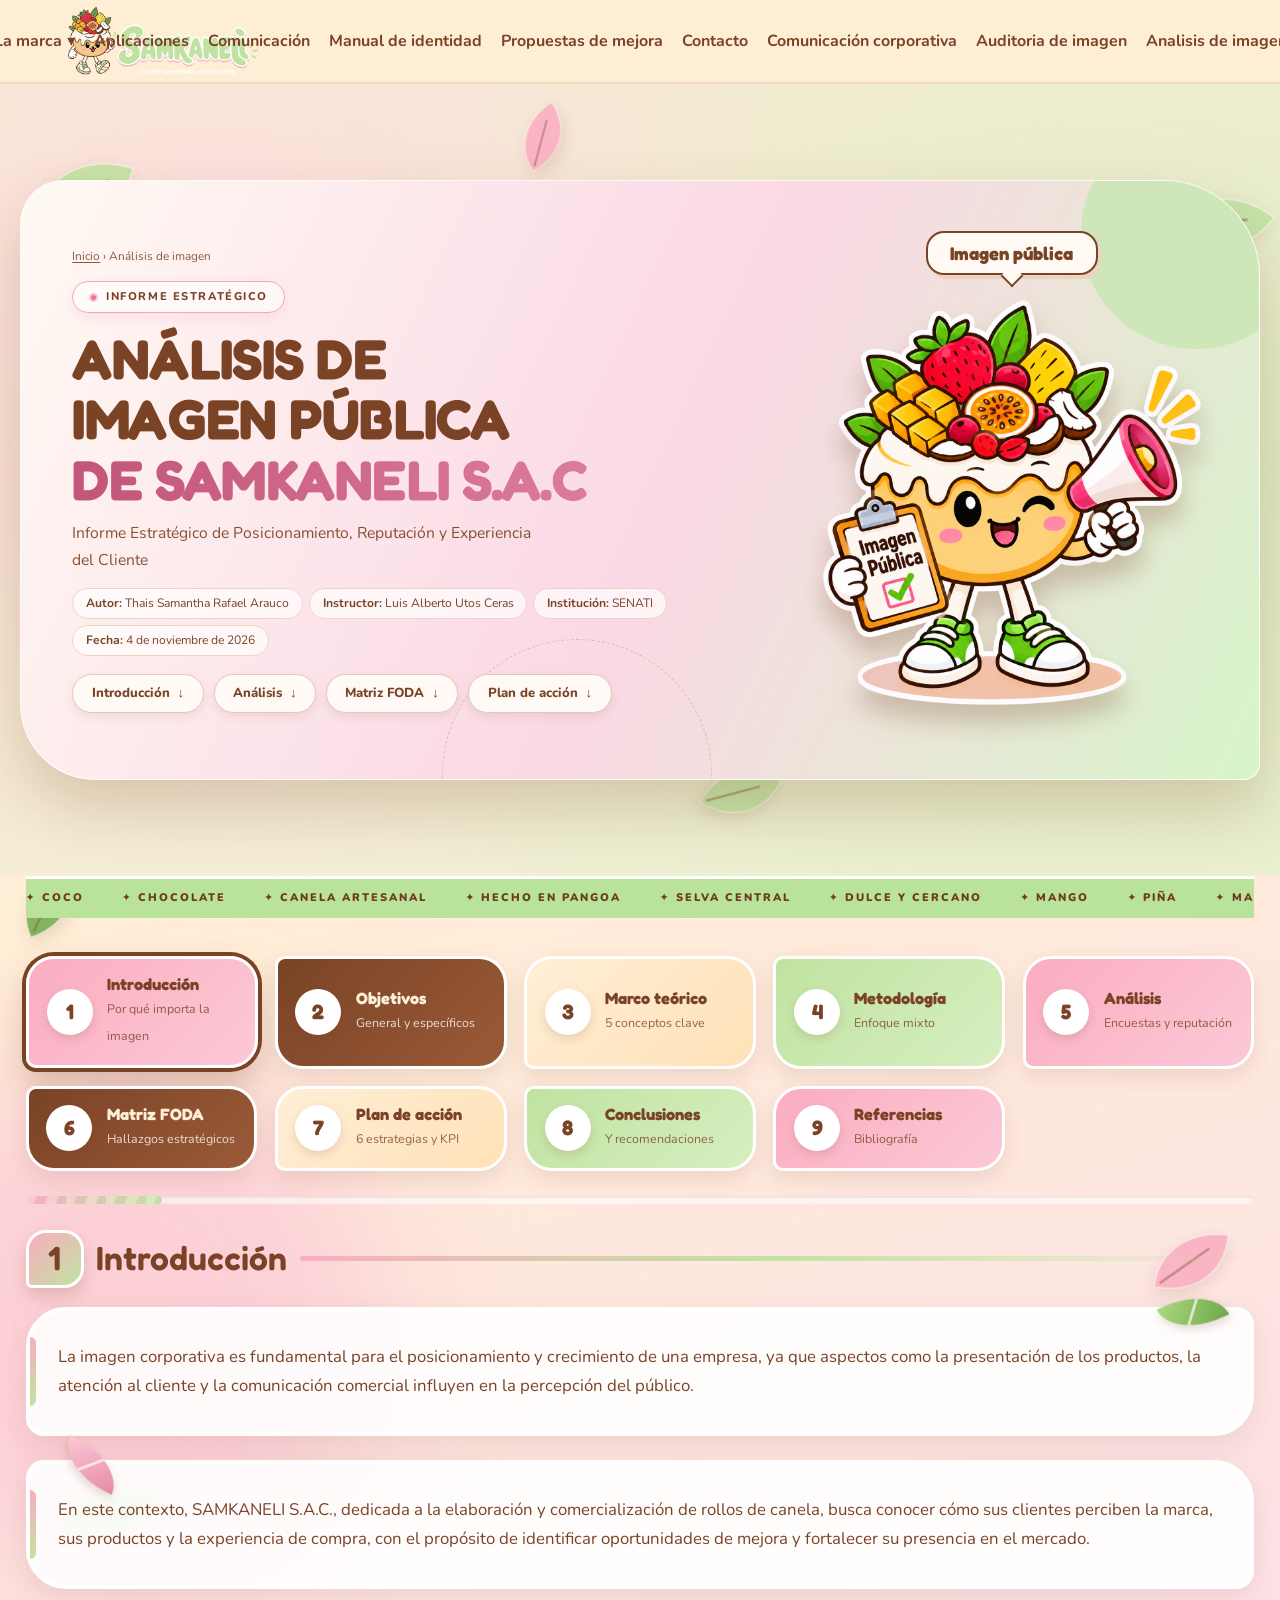
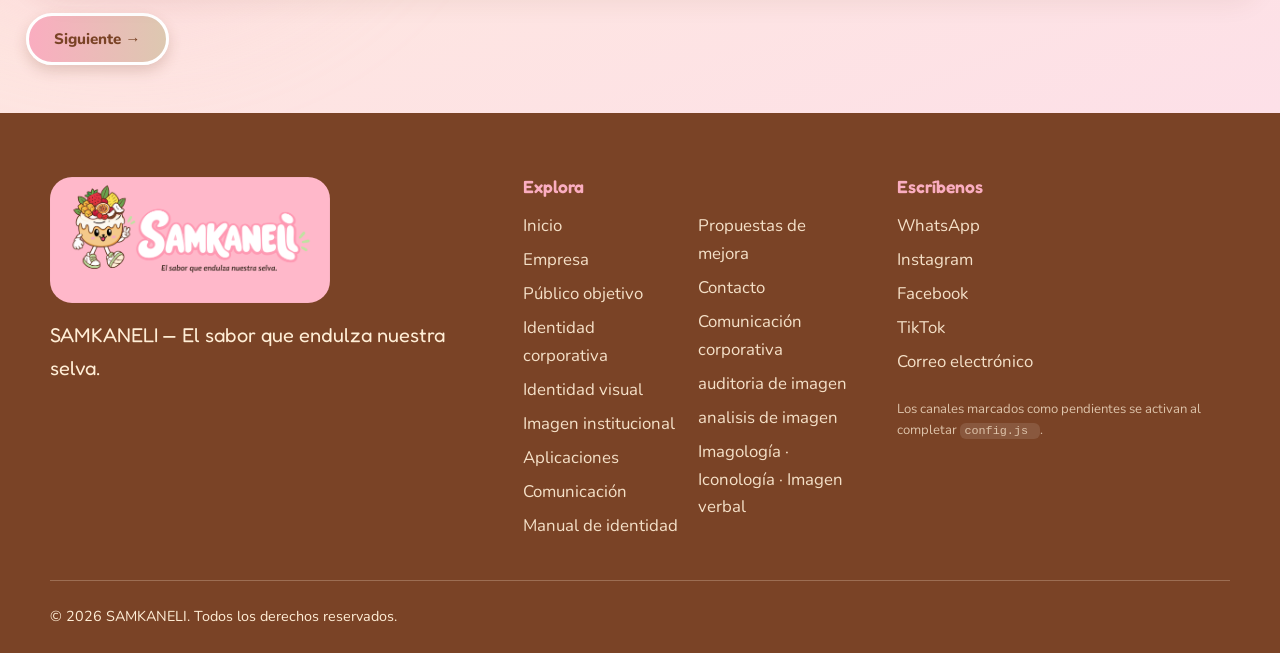
==== analisis-de-imagen/analisis-imagen.html @ c0de0123 "SUBIR ARCHIVOS" ====
<!DOCTYPE html>
<html lang="es">
<head>
  <meta charset="utf-8"/>
  <meta content="width=device-width, initial-scale=1" name="viewport"/>
  <title>SAMKANELI | Rollos de canela con sabores de la Selva Central</title>
  <meta content="SAMKANELI: rollos de canela artesanales con sabores inspirados en las frutas de la Selva Central del Perú. Conoce la marca, sus sabores y su identidad." name="description"/>
  <meta content="#FFEED6" name="theme-color"/>
  <meta content="SAMKANELI | Rollos de canela con sabores de la Selva Central" property="og:title"/>
  <meta content="SAMKANELI: rollos de canela artesanales con sabores inspirados en las frutas de la Selva Central del Perú. Conoce la marca, sus sabores y su identidad." property="og:description"/>
  <meta content="website" property="og:type"/>
  <link href="../img/mascota/mascota.png" rel="icon" type="image/png"/>
  <link href="https://fonts.googleapis.com" rel="preconnect"/>
  <link crossorigin="" href="https://fonts.gstatic.com" rel="preconnect"/>
  <!-- Fuentes opcionales: si no hay internet se usa la pila de respaldo definida en global.css -->
  <link href="https://fonts.googleapis.com/css2?family=Fredoka:wght@500;600;700&amp;family=Nunito:wght@400;600;700;800&amp;display=swap" rel="stylesheet"/>
  <link href="../global.css" rel="stylesheet"/>
  <link href="../analisis-de-imagen/analisis-imagen.css" rel="stylesheet"/>
  <script>document.documentElement.classList.add("js")</script>
</head>

<body data-page="inicio">

  <a class="skip" href="#contenido">Saltar al contenido</a>

  <!-- ================= ENCABEZADO ================= -->
  <header class="site-header">
    <div class="bar">
      <a aria-label="SAMKANELI, ir al inicio" class="brand" href="../index.html">
        <img alt="SAMKANELI, el sabor que endulza nuestra selva" height="433" src="../img/logo/imagotipo-transparente.png" width="1200"/>
      </a>

      <button aria-controls="menu" aria-expanded="false" aria-label="Abrir menú" class="nav-toggle" type="button">
        <span></span><span></span><span></span>
      </button>

      <nav aria-label="Navegación principal" class="nav" id="menu">
        <ul>
          <li><a href="../index.html">Inicio</a></li>
          <li class="has-sub">
            <button aria-expanded="false" aria-haspopup="true" class="sub-btn" type="button">
              La marca <span aria-hidden="true">▾</span>
            </button>
            <ul class="sub">
              <li><a href="../empresa/empresa.html">Empresa</a></li>
              <li><a href="../publico-objetivo/publico-objetivo.html">Público objetivo</a></li>
              <li><a href="../identidad-corporativa/identidad-corporativa.html">Identidad corporativa</a></li>
              <li><a href="../identidad-visual/identidad-visual.html">Identidad visual</a></li>
              <li><a href="../imagen-institucional/imagen-institucional.html">Imagen institucional</a></li>
            </ul>
          </li>
          <li><a href="../aplicaciones/aplicaciones.html">Aplicaciones</a></li>
          <li><a href="../comunicacion/comunicacion.html">Comunicación</a></li>
          <li><a href="../manual-identidad/manual-identidad.html">Manual de identidad</a></li>
          <li><a href="../propuestas/propuestas.html">Propuestas de mejora</a></li>
          <li><a href="../contacto/contacto.html">Contacto</a></li>
          <li><a href="../comunicación-corporativa/comunicación-corporativa.html">Comunicación corporativa</a></li>
          <li><a href="../auditoria-imagen/auditoria-imagen.html">Auditoria de imagen</a></li>
          <li><a href="analisis-imagen.html">Analisis de imagen</a></li>
          <li>
  <a href="../imagologia·iconologia·imagenverbal/imagologia·iconologia·imagenverbal.html">
    Imagología · Iconología · Imagen verbal
  </a>
</li>
      </nav>
    </div>
  </header>



  <!-- ================= CONTENIDO ================= -->
  <main id="contenido">

    <!-- Hoja decorativa (se reutiliza con <use>) -->
    <svg width="0" height="0" style="position:absolute" aria-hidden="true">
      <symbol id="leaf" viewBox="0 0 64 64">
        <path d="M6 58C4 28 26 6 60 4c2 32-18 54-54 54z"/>
        <path d="M10 54 46 18" fill="none" stroke="#7A4326" stroke-opacity=".5" stroke-width="2"/>
      </symbol>
    </svg>

    <div class="inf">

      <!-- Hojitas flotantes -->
      <span class="leaf" aria-hidden="true" style="--x:4%;--y:6%;--s:80px;--r:20deg;--c:var(--verde);--t:8s"><svg><use href="#leaf"/></svg></span>
      <span class="leaf" aria-hidden="true" style="--x:88%;--y:4%;--s:64px;--r:-30deg;--c:var(--rosa);--t:6s"><svg><use href="#leaf"/></svg></span>
      <span class="leaf" aria-hidden="true" style="--x:93%;--y:34%;--s:90px;--r:40deg;--c:var(--verde);--t:9s"><svg><use href="#leaf"/></svg></span>
      <span class="leaf" aria-hidden="true" style="--x:1%;--y:48%;--s:70px;--r:-20deg;--c:var(--rosa);--t:7s"><svg><use href="#leaf"/></svg></span>
      <span class="leaf" aria-hidden="true" style="--x:90%;--y:70%;--s:76px;--r:10deg;--c:var(--rosa);--t:8s"><svg><use href="#leaf"/></svg></span>
      <span class="leaf" aria-hidden="true" style="--x:5%;--y:85%;--s:88px;--r:30deg;--c:var(--verde);--t:10s"><svg><use href="#leaf"/></svg></span>

      <div class="wrap">

        <!-- ========== PORTADA ========== -->
        <section class="portada">
  <div class="portada-fondo" aria-hidden="true"></div>

  <div class="portada-hojas" aria-hidden="true">
    <span class="leaf" style="--x:3%;--y:8%;--s:90px;--r:20deg;--c:var(--verde);--t:8s"><svg><use href="#leaf"/></svg></span>
    <span class="leaf" style="--x:40%;--y:3%;--s:60px;--r:-30deg;--c:var(--rosa);--t:6s"><svg><use href="#leaf"/></svg></span>
    <span class="leaf" style="--x:92%;--y:12%;--s:86px;--r:40deg;--c:var(--verde);--t:9s"><svg><use href="#leaf"/></svg></span>
    <span class="leaf" style="--x:2%;--y:62%;--s:110px;--r:-20deg;--c:var(--verde-h);--t:7s"><svg><use href="#leaf"/></svg></span>
    <span class="leaf" style="--x:90%;--y:72%;--s:76px;--r:10deg;--c:var(--rosa);--t:8s"><svg><use href="#leaf"/></svg></span>
    <span class="leaf" style="--x:55%;--y:85%;--s:70px;--r:30deg;--c:var(--verde);--t:10s"><svg><use href="#leaf"/></svg></span>
  </div>

  <div class="portada-card">
    <div class="portada-texto">
      <nav class="migas" aria-label="Ruta"><a href="../index.html">Inicio</a> › Análisis de imagen</nav>
      <span class="tag">INFORME ESTRATÉGICO</span>
      <h1>ANÁLISIS DE IMAGEN PÚBLICA <span>DE SAMKANELI S.A.C</span></h1>
      <p class="portada-desc">Informe Estratégico de Posicionamiento, Reputación y Experiencia del Cliente</p>
      <div class="portada-meta">
        <span><b>Autor:</b> Thais Samantha Rafael Arauco</span>
        <span><b>Instructor:</b> Luis Alberto Utos Ceras</span>
        <span><b>Institución:</b> SENATI</span>
        <span><b>Fecha:</b> 4 de noviembre de 2026</span>
      </div>
      <div class="portada-botones">
        <button class="pbtn" type="button" data-ir="0">Introducción <i>↓</i></button>
        <button class="pbtn" type="button" data-ir="4">Análisis <i>↓</i></button>
        <button class="pbtn" type="button" data-ir="5">Matriz FODA <i>↓</i></button>
        <button class="pbtn" type="button" data-ir="6">Plan de acción <i>↓</i></button>
      </div>
    </div>

    <div class="portada-mascota">
      <button class="burbuja" type="button" aria-label="Cambiar palabra">Imagen pública</button>
      <div class="mascota-giro"><img src="../img/fotografia/Mascota de Imagen Pública con Megáfono-Photoroom.png" alt="Mascota de SAMKANELI" width="400" height="500"/></div>
    </div>
  </div>
</section>

 <div class="franja-sabores" aria-label="Sabores e identidad de SAMKANELI">
    <div class="franja-sabores-pista">
      <span>✦ COCO</span><span>✦ CHOCOLATE</span><span>✦ CANELA ARTESANAL</span>
      <span>✦ HECHO EN PANGOA</span><span>✦ SELVA CENTRAL</span><span>✦ DULCE Y CERCANO</span>
      <span>✦ MANGO</span><span>✦ PIÑA</span><span>✦ MARACUYÁ</span><span>✦ CAMU CAMU</span>
      <span>✦ COCO</span><span>✦ CHOCOLATE</span><span>✦ CANELA ARTESANAL</span>
      <span>✦ HECHO EN PANGOA</span><span>✦ SELVA CENTRAL</span><span>✦ DULCE Y CERCANO</span>
      <span>✦ MANGO</span><span>✦ PIÑA</span><span>✦ MARACUYÁ</span><span>✦ CAMU CAMU</span>
    </div>
  </div>

        <!-- ========== MENÚ DE BLOQUES ========== -->
        <nav class="menu" role="tablist" aria-label="Secciones del informe">
          <button class="m-card c0" role="tab" style="--i:0" type="button" aria-selected="false"><span class="num">1</span><span><b>Introducción</b><small>Por qué importa la imagen</small></span></button>
          <button class="m-card c1" role="tab" style="--i:1" type="button" aria-selected="false"><span class="num">2</span><span><b>Objetivos</b><small>General y específicos</small></span></button>
          <button class="m-card c2" role="tab" style="--i:2" type="button" aria-selected="false"><span class="num">3</span><span><b>Marco teórico</b><small>5 conceptos clave</small></span></button>
          <button class="m-card c3" role="tab" style="--i:3" type="button" aria-selected="false"><span class="num">4</span><span><b>Metodología</b><small>Enfoque mixto</small></span></button>
          <button class="m-card c0" role="tab" style="--i:4" type="button" aria-selected="false"><span class="num">5</span><span><b>Análisis</b><small>Encuestas y reputación</small></span></button>
          <button class="m-card c1" role="tab" style="--i:5" type="button" aria-selected="false"><span class="num">6</span><span><b>Matriz FODA</b><small>Hallazgos estratégicos</small></span></button>
          <button class="m-card c2" role="tab" style="--i:6" type="button" aria-selected="false"><span class="num">7</span><span><b>Plan de acción</b><small>6 estrategias y KPI</small></span></button>
          <button class="m-card c3" role="tab" style="--i:7" type="button" aria-selected="false"><span class="num">8</span><span><b>Conclusiones</b><small>Y recomendaciones</small></span></button>
          <button class="m-card c0" role="tab" style="--i:8" type="button" aria-selected="false"><span class="num">9</span><span><b>Referencias</b><small>Bibliografía</small></span></button>
        </nav>
        <div class="prog" aria-hidden="true"><i></i></div>

        <!-- ========== 1. INTRODUCCIÓN ========== -->
        <section class="panel" id="seccion-1">
          <h2><span class="num">1</span>Introducción</h2>
          <div class="block rev"><p>La imagen corporativa es fundamental para el posicionamiento y crecimiento de una empresa, ya que aspectos como la presentación de los productos, la atención al cliente y la comunicación comercial influyen en la percepción del público.</p></div>
          <div class="block rev"><p>En este contexto, SAMKANELI S.A.C., dedicada a la elaboración y comercialización de rollos de canela, busca conocer cómo sus clientes perciben la marca, sus productos y la experiencia de compra, con el propósito de identificar oportunidades de mejora y fortalecer su presencia en el mercado.</p></div>
        </section>

        <!-- ========== 2. OBJETIVOS ========== -->
        <section class="panel" id="seccion-2">
          <h2><span class="num">2</span>Objetivos del Estudio</h2>
          <div class="block rev">
            <h3><span class="num">2.1</span>Objetivo General</h3>
            <p>Evaluar la imagen corporativa de SAMKANELI S.A.C. mediante el análisis de la percepción de los clientes, la comunicación comercial y la experiencia de compra, para proponer acciones que fortalezcan su posicionamiento.</p>
          </div>
          <div class="block rev">
            <h3><span class="num">2.2</span>Objetivos Específicos</h3>
            <div class="grid">
              <div class="mini c0"><svg class="ic" aria-hidden="true"><use href="#leaf"/></svg>Conocer la opinión de los clientes sobre los productos y su presentación.</div>
              <div class="mini c1"><svg class="ic" aria-hidden="true"><use href="#leaf"/></svg>Evaluar la atención al cliente y la experiencia de compra.</div>
              <div class="mini c2"><svg class="ic" aria-hidden="true"><use href="#leaf"/></svg>Analizar la efectividad de la comunicación en redes sociales y medios publicitarios.</div>
              <div class="mini c3"><svg class="ic" aria-hidden="true"><use href="#leaf"/></svg>Identificar fortalezas, debilidades, oportunidades y amenazas de la empresa.</div>
              <div class="mini c0"><svg class="ic" aria-hidden="true"><use href="#leaf"/></svg>Proponer estrategias para mejorar la relación con los clientes y fortalecer el posicionamiento de SAMKANELI.</div>
            </div>
          </div>
        </section>

        <!-- ========== 3. MARCO TEÓRICO ========== -->
        <section class="panel" id="seccion-3">
          <h2><span class="num">3</span>Marco Teórico</h2>
          <div class="block rev">
            <p>Para sustentar la auditoría de SAMKANELI S.A.C., se consideran conceptos sobre la imagen de marca, la reputación y la experiencia del cliente:</p>
            <div class="tbl-wrap"><table class=""><thead><tr><th>Concepto Clave</th><th>Autor / Referencia</th><th>Definición Operativa en el Estudio</th></tr></thead><tbody><tr><td><b>Imagen de marca</b></td><td>Costa (2004)</td><td>Percepción que tienen los clientes sobre SAMKANELI a partir de sus productos, presentación y comunicación.</td></tr><tr><td><b>Reputación empresarial</b></td><td>Kotler y Keller (2016)</td><td>Valoración que construyen los clientes sobre la empresa, considerando la calidad de sus productos y el cumplimiento de sus expectativas.</td></tr><tr><td><b>Experiencia del cliente</b></td><td>Kotler &amp; Keller (2016)</td><td>Impresiones y sensaciones que experimentan los consumidores durante la compra y el consumo de los rollos de canela.</td></tr><tr><td><b>Comunicación Digital</b></td><td>Kaplan &amp; Haenlein (2010)</td><td>Interacción de SAMKANELI con sus clientes mediante redes sociales y otros canales digitales para informar y promocionar sus productos.</td></tr><tr><td><b>Posicionamiento de marca</b></td><td>Capriotti (2009)</td><td>Lugar que ocupa SAMKANELI en la percepción de los consumidores frente a otras alternativas del mercado.</td></tr></tbody></table></div>
          </div>
        </section>

        <!-- ========== 4. METODOLOGÍA ========== -->
        <section class="panel" id="seccion-4">
          <h2><span class="num">4</span>Metodología de la Investigación</h2>
          <div class="block rev">
            <p>El estudio empleará un enfoque mixto (cualitativo y cuantitativo) mediante las siguientes técnicas:</p>
            <div class="tbl-wrap"><table class=""><thead><tr><th>Técnica de Recolección</th><th>Muestra / Alcance</th><th>Objetivo de Medición</th></tr></thead><tbody><tr><td><b>Encuesta a usuarios</b></td><td>10 usuarios</td><td>Evaluar satisfacción con los productos, presentación, atención y precios.</td></tr><tr><td><b>Revisión de redes sociales</b></td><td>Perfiles y publicaciones de SAMKANELI</td><td>Evaluar la comunicación, interacción y contenido publicitario.</td></tr><tr><td><b>Entrevistas</b></td><td>Usuarios actuales y potenciales<br>Clientes.</td><td>Conocer opiniones, preferencias y expectativas sobre la marca.</td></tr><tr><td><b>Observación Directa</b></td><td>Experiencia de compra</td><td>Evaluar la presentación de los productos y la atención al cliente.</td></tr></tbody></table></div>
          </div>
        </section>

        <!-- ========== 5. ANÁLISIS ========== -->
        <section class="panel" id="seccion-5">
          <h2><span class="num">5</span>Análisis de Imagen Pública de Sabor Andino</h2>

          <div class="block rev">
            <h3><span class="num">5.1</span>Identidad Visual y Corporativa</h3>
            <p>Examinar la presentación de los rollos de canela, sus empaques, etiquetas y materiales promocionales para conocer cómo se comunica la marca al público.</p>
          </div>

          <div class="block rev">
            <h3><span class="num">5.2</span>Percepción y Satisfacción del Cliente</h3>
            <p>A través de encuestas, se conocerá la satisfacción de los clientes respecto al sabor, la calidad, la presentación, los precios y la atención de SAMKANELI:</p>
           <div class="encuestas-titulo">
  ENCUESTAS A 10 PERSONAS
</div>
            <div class="encuestas">
<div class="tbl-wrap"><table class="enc"><thead><tr><th>1-Preguntas</th><th>Excelente</th><th>Bueno</th><th>Regular</th><th>Malo</th></tr></thead><tbody><tr><td>¿Cómo calificas la variedad de postres y productos que ofrece la cafetería Amarillo?</td><td></td><td class="x">X</td><td></td><td></td></tr><tr><td>¿Cómo calificas la presentación de los postres y la decoración de la cafetería Amarillo?</td><td></td><td class="x">X</td><td></td><td></td></tr><tr><td>¿Cómo calificas la amabilidad del personal durante la atención en la cafetería Amarillo?</td><td></td><td class="x">X</td><td></td><td></td></tr><tr><td>¿Cómo calificas los precios de los productos de la cafetería Amarillo en relación con su calidad?</td><td></td><td class="x">X</td><td></td><td></td></tr><tr><td>¿Cómo calificas tu experiencia general al visitar y consumir productos en la cafetería Amarillo?</td><td></td><td class="x">X</td><td></td><td></td></tr></tbody></table></div>
<div class="tbl-wrap"><table class="enc"><thead><tr><th>2-Preguntas</th><th>Excelente</th><th>Bueno</th><th>Regular</th><th>Malo</th></tr></thead><tbody><tr><td>¿Cómo calificas la variedad de postres y productos que ofrece la cafetería Amarillo?</td><td></td><td class="x">X</td><td></td><td></td></tr><tr><td>¿Cómo calificas la presentación de los postres y la decoración de la cafetería Amarillo?</td><td></td><td class="x">X</td><td></td><td></td></tr><tr><td>¿Cómo calificas la amabilidad del personal durante la atención en la cafetería Amarillo?</td><td></td><td class="x">X</td><td></td><td></td></tr><tr><td>¿Cómo calificas los precios de los productos de la cafetería Amarillo en relación con su calidad?</td><td></td><td class="x">X</td><td></td><td></td></tr><tr><td>¿Cómo calificas tu experiencia general al visitar y consumir productos en la cafetería Amarillo?</td><td class="x">X</td><td></td><td></td><td></td></tr></tbody></table></div>
<div class="tbl-wrap"><table class="enc"><thead><tr><th>3-Preguntas</th><th>Excelente</th><th>Bueno</th><th>Regular</th><th>Malo</th></tr></thead><tbody><tr><td>¿Cómo calificas la variedad de postres y productos que ofrece la cafetería Amarillo?</td><td></td><td class="x">X</td><td></td><td></td></tr><tr><td>¿Cómo calificas la presentación de los postres y la decoración de la cafetería Amarillo?</td><td></td><td class="x">X</td><td></td><td></td></tr><tr><td>¿Cómo calificas la amabilidad del personal durante la atención en la cafetería Amarillo?</td><td></td><td class="x">X</td><td></td><td></td></tr><tr><td>¿Cómo calificas los precios de los productos de la cafetería Amarillo en relación con su calidad?</td><td></td><td class="x">X</td><td></td><td></td></tr><tr><td>¿Cómo calificas tu experiencia general al visitar y consumir productos en la cafetería Amarillo?</td><td class="x">X</td><td></td><td></td><td></td></tr></tbody></table></div>
<div class="tbl-wrap"><table class="enc"><thead><tr><th>4-Preguntas</th><th>Excelente</th><th>Bueno</th><th>Regular</th><th>Malo</th></tr></thead><tbody><tr><td>¿Cómo calificas la variedad de postres y productos que ofrece la cafetería Amarillo?</td><td></td><td class="x">X</td><td></td><td></td></tr><tr><td>¿Cómo calificas la presentación de los postres y la decoración de la cafetería Amarillo?</td><td></td><td></td><td class="x">X</td><td></td></tr><tr><td>¿Cómo calificas la amabilidad del personal durante la atención en la cafetería Amarillo?</td><td></td><td class="x">X</td><td></td><td></td></tr><tr><td>¿Cómo calificas los precios de los productos de la cafetería Amarillo en relación con su calidad?</td><td></td><td></td><td class="x">X</td><td></td></tr><tr><td>¿Cómo calificas tu experiencia general al visitar y consumir productos en la cafetería Amarillo?</td><td></td><td class="x">X</td><td></td><td></td></tr></tbody></table></div>
<div class="tbl-wrap"><table class="enc"><thead><tr><th>5-Preguntas</th><th>Excelente</th><th>Bueno</th><th>Regular</th><th>Malo</th></tr></thead><tbody><tr><td>¿Cómo calificas la variedad de postres y productos que ofrece la cafetería Amarillo?</td><td></td><td class="x">X</td><td></td><td></td></tr><tr><td>¿Cómo calificas la presentación de los postres y la decoración de la cafetería Amarillo?</td><td></td><td class="x">X</td><td></td><td></td></tr><tr><td>¿Cómo calificas la amabilidad del personal durante la atención en la cafetería Amarillo?</td><td></td><td class="x">X</td><td></td><td></td></tr><tr><td>¿Cómo calificas los precios de los productos de la cafetería Amarillo en relación con su calidad?</td><td></td><td class="x">X</td><td></td><td></td></tr><tr><td>¿Cómo calificas tu experiencia general al visitar y consumir productos en la cafetería Amarillo?</td><td></td><td class="x">X</td><td></td><td></td></tr></tbody></table></div>
<div class="tbl-wrap"><table class="enc"><thead><tr><th>6-Preguntas</th><th>Excelente</th><th>Bueno</th><th>Regular</th><th>Malo</th></tr></thead><tbody><tr><td>¿Cómo calificas la variedad de postres y productos que ofrece la cafetería Amarillo?</td><td class="x">X</td><td></td><td></td><td></td></tr><tr><td>¿Cómo calificas la presentación de los postres y la decoración de la cafetería Amarillo?</td><td></td><td class="x">X</td><td></td><td></td></tr><tr><td>¿Cómo calificas la amabilidad del personal durante la atención en la cafetería Amarillo?</td><td></td><td class="x">X</td><td></td><td></td></tr><tr><td>¿Cómo calificas los precios de los productos de la cafetería Amarillo en relación con su calidad?</td><td></td><td></td><td class="x">X</td><td></td></tr><tr><td>¿Cómo calificas tu experiencia general al visitar y consumir productos en la cafetería Amarillo?</td><td></td><td class="x">X</td><td></td><td></td></tr></tbody></table></div>
<div class="tbl-wrap"><table class="enc"><thead><tr><th>7-Preguntas</th><th>Excelente</th><th>Bueno</th><th>Regular</th><th>Malo</th></tr></thead><tbody><tr><td>¿Cómo calificas la variedad de postres y productos que ofrece la cafetería Amarillo?</td><td></td><td class="x">X</td><td></td><td></td></tr><tr><td>¿Cómo calificas la presentación de los postres y la decoración de la cafetería Amarillo?</td><td></td><td class="x">X</td><td></td><td></td></tr><tr><td>¿Cómo calificas la amabilidad del personal durante la atención en la cafetería Amarillo?</td><td></td><td class="x">X</td><td></td><td></td></tr><tr><td>¿Cómo calificas los precios de los productos de la cafetería Amarillo en relación con su calidad?</td><td></td><td></td><td class="x">X</td><td></td></tr><tr><td>¿Cómo calificas tu experiencia general al visitar y consumir productos en la cafetería Amarillo?</td><td></td><td class="x">X</td><td></td><td></td></tr></tbody></table></div>
<div class="tbl-wrap"><table class="enc"><thead><tr><th>8-Preguntas</th><th>Excelente</th><th>Bueno</th><th>Regular</th><th>Malo</th></tr></thead><tbody><tr><td>¿Cómo calificas la variedad de postres y productos que ofrece la cafetería Amarillo?</td><td></td><td class="x">X</td><td></td><td></td></tr><tr><td>¿Cómo calificas la presentación de los postres y la decoración de la cafetería Amarillo?</td><td></td><td class="x">X</td><td></td><td></td></tr><tr><td>¿Cómo calificas la amabilidad del personal durante la atención en la cafetería Amarillo?</td><td></td><td class="x">X</td><td></td><td></td></tr><tr><td>¿Cómo calificas los precios de los productos de la cafetería Amarillo en relación con su calidad?</td><td></td><td class="x">X</td><td></td><td></td></tr><tr><td>¿Cómo calificas tu experiencia general al visitar y consumir productos en la cafetería Amarillo?</td><td></td><td class="x">X</td><td></td><td></td></tr></tbody></table></div>
<div class="tbl-wrap"><table class="enc"><thead><tr><th>9-Preguntas</th><th>Excelente</th><th>Bueno</th><th>Regular</th><th>Malo</th></tr></thead><tbody><tr><td>¿Cómo calificas la variedad de postres y productos que ofrece la cafetería Amarillo?</td><td></td><td class="x">X</td><td></td><td></td></tr><tr><td>¿Cómo calificas la presentación de los postres y la decoración de la cafetería Amarillo?</td><td></td><td class="x">X</td><td></td><td></td></tr><tr><td>¿Cómo calificas la amabilidad del personal durante la atención en la cafetería Amarillo?</td><td></td><td class="x">X</td><td></td><td></td></tr><tr><td>¿Cómo calificas los precios de los productos de la cafetería Amarillo en relación con su calidad?</td><td></td><td></td><td class="x">X</td><td></td></tr><tr><td>¿Cómo calificas tu experiencia general al visitar y consumir productos en la cafetería Amarillo?</td><td></td><td class="x">X</td><td></td><td></td></tr></tbody></table></div>
<div class="tbl-wrap"><table class="enc"><thead><tr><th>10-Preguntas</th><th>Excelente</th><th>Bueno</th><th>Regular</th><th>Malo</th></tr></thead><tbody><tr><td>¿Cómo calificas la variedad de postres y productos que ofrece la cafetería Amarillo?</td><td></td><td class="x">X</td><td></td><td></td></tr><tr><td>¿Cómo calificas la presentación de los postres y la decoración de la cafetería Amarillo?</td><td></td><td class="x">X</td><td></td><td></td></tr><tr><td>¿Cómo calificas la amabilidad del personal durante la atención en la cafetería Amarillo?</td><td></td><td class="x">X</td><td></td><td></td></tr><tr><td>¿Cómo calificas los precios de los productos de la cafetería Amarillo en relación con su calidad?</td><td></td><td class="x">X</td><td></td><td></td></tr><tr><td>¿Cómo calificas tu experiencia general al visitar y consumir productos en la cafetería Amarillo?</td><td></td><td class="x">X</td><td></td><td></td></tr></tbody></table></div>
           
<section class="prueba-encuesta">
    <h3>PRUEBA DE LA ENCUESTA ONLINE</h3>

    <div class="encuestas-imagenes">
        <div class="encuesta-marco">
            <span class="hoja hoja-1">🌿</span>
            <img src="../img/fotografia/image.png"
                 alt="Captura de las respuestas de la encuesta">
            <span class="hoja hoja-2">🌿</span>
        </div>

</section>



             </div><h4 class="sub-t">TABULACIÓN:</h4>
<div class="tab-q"><h4>Pregunta 1</h4><p><em>¿Cómo calificas la variedad de postres y productos que ofrece la cafetería Amarillo?</em></p><div class="tbl-wrap"><table class="tab"><thead><tr><th>Calificación</th><th>Frecuencia</th><th>Porcentaje</th></tr></thead><tbody><tr><td>Excelente</td><td>2</td><td class="pct" style="--w:20.0%">20.0%</td></tr><tr><td>Bueno</td><td>7</td><td class="pct" style="--w:70.0%">70.0%</td></tr><tr><td>Regular</td><td>1</td><td class="pct" style="--w:10.0%">10.0%</td></tr><tr><td>Malo</td><td>0</td><td class="pct" style="--w:0.0%">0.0%</td></tr></tbody><tfoot><tr><td>Total</td><td>10</td><td>100.0%</td></tr></tfoot></table></div></div>
<div class="tab-q"><h4>Pregunta 2</h4><p><em>¿Cómo calificas la presentación de los postres y la decoración de la cafetería Amarillo?</em></p><div class="tbl-wrap"><table class="tab"><thead><tr><th>Calificación</th><th>Frecuencia</th><th>Porcentaje</th></tr></thead><tbody><tr><td>Excelente</td><td>0</td><td class="pct" style="--w:0.0%">0.0%</td></tr><tr><td>Bueno</td><td>9</td><td class="pct" style="--w:90.0%">90.0%</td></tr><tr><td>Regular</td><td>1</td><td class="pct" style="--w:10.0%">10.0%</td></tr><tr><td>Malo</td><td>0</td><td class="pct" style="--w:0.0%">0.0%</td></tr></tbody><tfoot><tr><td>Total</td><td>10</td><td>100.0%</td></tr></tfoot></table></div></div>
<div class="tab-q"><h4>Pregunta 3</h4><p><em>¿Cómo calificas la amabilidad del personal durante la atención en la cafetería Amarillo?</em></p><div class="tbl-wrap"><table class="tab"><thead><tr><th>Calificación</th><th>Frecuencia</th><th>Porcentaje</th></tr></thead><tbody><tr><td>Excelente</td><td>1</td><td class="pct" style="--w:10.0%">10.0%</td></tr><tr><td>Bueno</td><td>8</td><td class="pct" style="--w:80.0%">80.0%</td></tr><tr><td>Regular</td><td>0</td><td class="pct" style="--w:0.0%">0.0%</td></tr><tr><td>Malo</td><td>1</td><td class="pct" style="--w:10.0%">10.0%</td></tr></tbody><tfoot><tr><td>Total</td><td>10</td><td>100.0%</td></tr></tfoot></table></div></div>
<div class="tab-q"><h4>Pregunta 4</h4><p><em>¿Cómo calificas los precios de los productos de la cafetería Amarillo en relación con su calidad?</em></p><div class="tbl-wrap"><table class="tab"><thead><tr><th>Calificación</th><th>Frecuencia</th><th>Porcentaje</th></tr></thead><tbody><tr><td>Excelente</td><td>1</td><td class="pct" style="--w:10.0%">10.0%</td></tr><tr><td>Bueno</td><td>6</td><td class="pct" style="--w:60.0%">60.0%</td></tr><tr><td>Regular</td><td>3</td><td class="pct" style="--w:30.0%">30.0%</td></tr><tr><td>Malo</td><td>0</td><td class="pct" style="--w:0.0%">0.0%</td></tr></tbody><tfoot><tr><td>Total</td><td>10</td><td>100.0%</td></tr></tfoot></table></div></div>
<div class="tab-q"><h4>Pregunta 5</h4><p><em>¿Cómo calificas tu experiencia general al visitar y consumir productos en la cafetería Amarillo?</em></p><div class="tbl-wrap"><table class="tab"><thead><tr><th>Calificación</th><th>Frecuencia</th><th>Porcentaje</th></tr></thead><tbody><tr><td>Excelente</td><td>2</td><td class="pct" style="--w:20.0%">20.0%</td></tr><tr><td>Bueno</td><td>8</td><td class="pct" style="--w:80.0%">80.0%</td></tr><tr><td>Regular</td><td>0</td><td class="pct" style="--w:0.0%">0.0%</td></tr><tr><td>Malo</td><td>0</td><td class="pct" style="--w:0.0%">0.0%</td></tr></tbody><tfoot><tr><td>Total</td><td>10</td><td>100.0%</td></tr></tfoot></table></div></div>
          </div>

          <div class="block rev">
            <h3><span class="num">5.3</span>Reputación Digital por Plataforma</h3>
            <p>El desempeño de la reputación online se mantiene en niveles altos (&gt;4.4 estrellas), destacando el valor percibido del concepto andino.</p>
            <div class="tbl-wrap"><table class=""><thead><tr><th>Red social</th><th>Acciones en el plan</th><th>Frecuencia principal</th><th>Contenido principal</th></tr></thead><tbody><tr><td><b>Instagram</b></td><td>6</td><td>3 veces por semana</td><td>Fotos y Reels de los rollos de canela, historias y testimonios de clientes.</td></tr><tr><td><b>Facebook</b></td><td>5</td><td>3 veces por semana</td><td>Fotos, combos familiares, promociones y testimonios.</td></tr><tr><td><b>TikTok</b></td><td>4</td><td>Semanal</td><td>Videos cortos de preparación e identidad de SAMKANELI con sabores de la Selva Central.</td></tr><tr><td><b>WhatsApp Business</b></td><td>4</td><td>Diario</td><td>Atención de consultas, confirmación de pedidos y coordinación de entregas.</td></tr></tbody></table></div>
<div class="gr" id="gr">
  <h4 class="gr-t">Presencia de Samkaneli en <span>Redes Sociales</span>
    <small>(acciones del plan por plataforma)</small></h4>

  <div class="gr-body">
    <div class="gr-row" style="--v:6;--i:0">
      <span class="gr-name"><b>📸</b>Instagram</span>
      <div class="gr-track"><i class="gr-bar"><u class="gr-val" data-n="6">6</u></i></div>
    </div>
    <div class="gr-row" style="--v:5;--i:1">
      <span class="gr-name"><b>👍</b>Facebook</span>
      <div class="gr-track"><i class="gr-bar"><u class="gr-val" data-n="5">5</u></i></div>
    </div>
    <div class="gr-row" style="--v:4;--i:2">
      <span class="gr-name"><b>🎵</b>TikTok</span>
      <div class="gr-track"><i class="gr-bar"><u class="gr-val" data-n="4">4</u></i></div>
    </div>
    <div class="gr-row" style="--v:4;--i:3">
      <span class="gr-name"><b>💬</b>WhatsApp Business</span>
      <div class="gr-track"><i class="gr-bar"><u class="gr-val" data-n="4">4</u></i></div>
    </div>
  </div>

  <div class="gr-axis" aria-hidden="true">
    <span></span>
    <div><em style="--k:0">0</em><em style="--k:1">1</em><em style="--k:2">2</em><em style="--k:3">3</em><em style="--k:4">4</em><em style="--k:5">5</em><em style="--k:6">6</em><em style="--k:7">7</em></div>
  </div>
  <p class="gr-cap">Número de acciones del plan por red</p>
</div>

<style>
.gr{--lw:clamp(96px,24%,150px);--gap:12px;padding:22px 24px 16px;color:#5a2e1a;
  background:radial-gradient(circle at 85% 0%,#ffe6ee,transparent 55%),#fffaf2}
.gr-t{margin:0 0 22px;text-align:center;font-family:'Fredoka',system-ui,sans-serif;font-weight:700;
  font-size:clamp(1.05rem,3vw,1.6rem);line-height:1.2;color:#6b3a22}
.gr-t span{background:linear-gradient(90deg,#e07a9f,#f59a6b);-webkit-background-clip:text;background-clip:text;color:transparent}
.gr-t small{display:block;font-size:.72em;font-weight:600;opacity:.8}

.gr-body{position:relative;padding:6px 0}
.gr-body::before{content:"";position:absolute;top:0;bottom:0;left:calc(var(--lw) + var(--gap));right:0;
  background:repeating-linear-gradient(to right,rgba(107,58,34,.22) 0 1px,transparent 1px calc(100%/7)),
  linear-gradient(rgba(107,58,34,.22),rgba(107,58,34,.22)) right/1px 100% no-repeat}

.gr-row,.gr-axis{display:grid;grid-template-columns:var(--lw) minmax(0,1fr);column-gap:var(--gap);align-items:center}
.gr-row{position:relative;margin:10px 0}
.gr-name{display:flex;align-items:center;justify-content:flex-end;gap:6px;text-align:right;font-weight:800;font-size:clamp(.68rem,1.7vw,.88rem)}
.gr-name b{font-size:1.1em;font-weight:400}

.gr-track{position:relative;height:clamp(34px,6vw,46px)}
.gr-bar{position:absolute;left:0;top:0;bottom:0;display:flex;align-items:center;justify-content:flex-end;
  width:calc(var(--v)/7*100%);padding-right:6px;border-radius:0 99px 99px 0;overflow:hidden;
  background:linear-gradient(90deg,#f6c3d6,#ee8fb3);border:2px solid #b21f62;border-left:0;
  box-shadow:0 8px 16px rgba(178,31,98,.25);
  animation:gr-grow 1.1s cubic-bezier(.2,.8,.2,1) calc(var(--i)*.18s + .2s) both}
.gr-bar::after{content:"";position:absolute;inset:0;
  background:linear-gradient(100deg,transparent 30%,rgba(255,255,255,.65) 50%,transparent 70%);
  transform:translateX(-130%);animation:gr-shine 1.2s ease calc(var(--i)*.18s + 1.2s) 1 forwards}
.gr-val{position:relative;z-index:1;text-decoration:none;display:grid;place-items:center;
  min-width:clamp(26px,4.4vw,34px);height:clamp(26px,4.4vw,34px);border-radius:50%;
  background:#fff;color:#b21f62;font-weight:800;font-size:clamp(.78rem,1.8vw,.95rem);
  box-shadow:0 3px 8px rgba(0,0,0,.18);animation:gr-pop .5s ease calc(var(--i)*.18s + 1s) both}
.gr-row:hover .gr-bar{filter:saturate(1.3) brightness(1.04)}

@keyframes gr-grow{from{width:0}to{width:calc(var(--v)/7*100%)}}
@keyframes gr-shine{to{transform:translateX(130%)}}
@keyframes gr-pop{0%{transform:scale(0)}70%{transform:scale(1.25)}100%{transform:scale(1)}}

.gr-axis{margin-top:2px}
.gr-axis div{position:relative;height:22px}
.gr-axis em{position:absolute;left:calc(var(--k)/7*100%);translate:-50% 0;font-style:normal;font-weight:700;font-size:clamp(.66rem,1.5vw,.82rem)}
.gr-cap{margin:6px 0 0;text-align:center;font-weight:800;font-size:clamp(.66rem,1.5vw,.82rem)}

/* En pausa hasta que el gráfico entra en pantalla (solo si el JS funciona) */
.gr.wait .gr-bar,.gr.wait .gr-bar::after,.gr.wait .gr-val{animation-play-state:paused}

@media (prefers-reduced-motion:reduce){.gr-bar,.gr-bar::after,.gr-val{animation:none!important}.gr-bar::after{display:none}}
@media (max-width:520px){.gr{padding:16px 10px 12px}}
</style>

<script>
(function(){
  var g=document.getElementById("gr");
  if(!g||!("IntersectionObserver" in window)) return;
  g.classList.add("wait");
  var vals=g.querySelectorAll(".gr-val");
  function contar(){
    vals.forEach(function(v,i){
      var fin=+v.dataset.n,t0=null,d=i*180+1000;
      v.textContent="0";
      (function paso(t){
        if(!t0)t0=t;
        var p=Math.min(Math.max((t-t0-d)/700,0),1);
        v.textContent=Math.round(fin*p);
        if(p<1)requestAnimationFrame(paso);
      })(performance.now());
      requestAnimationFrame(function paso2(t){
        if(!t0)t0=t;
        var p=Math.min(Math.max((t-t0-d)/700,0),1);
        v.textContent=Math.round(fin*p);
        if(p<1)requestAnimationFrame(paso2);
      });
    });
  }
  new IntersectionObserver(function(e,o){
    if(e[0].isIntersecting){g.classList.remove("wait");contar();o.disconnect()}
  },{threshold:.3}).observe(g);
})();
</script>
          </div>

          <div class="block rev">
            <h3><span class="num">5.4</span>Brecha en Canales de Comunicación Digital</h3>
            <p>A pesar de la sólida valoración en salón, se identificó un cuello de botella crítico en los canales de mensajería digital. Los tiempos de respuesta actuales superan ampliamente el estándar óptimo de atención al cliente:</p>
            <div class="tbl-wrap"><table>
              <thead><tr><th>Canal</th><th>Tiempo actual promedio (min)</th><th>Meta máxima (min)</th><th>Diferencia vs. meta (min)</th><th>Estado</th></tr></thead>
              <tbody>
                <tr><td>Instagram DM</td><td>14</td><td>15</td><td>-1</td><td><span class="pill ok">Dentro de la meta</span></td></tr>
                <tr><td>Facebook Msg</td><td>11</td><td>15</td><td>-4</td><td><span class="pill ok">Dentro de la meta</span></td></tr>
                <tr><td>TikTok Comments</td><td>16</td><td>15</td><td>+1</td><td><span class="pill warn">Excede la meta</span></td></tr>
                <tr><td>WhatsApp</td><td>2</td><td>15</td><td>-13</td><td><span class="pill ok">Dentro de la meta</span></td></tr>
              </tbody>
              <tfoot><tr><td>Promedio general</td><td>10.8</td><td>15</td><td>-4.3</td><td>Dentro de la meta</td></tr></tfoot>
            </table></div>

            <!-- ===== GRÁFICO NUEVO ===== -->
    <figure class="tr-marco">
      <span class="tr-hoja tr-hoja--izq" aria-hidden="true"></span>
      <span class="tr-hoja tr-hoja--der" aria-hidden="true"></span>

      <div class="tr" id="tr" role="img"
           aria-label="Gráfico de barras: tiempo de respuesta promedio. Instagram DM 14 minutos, Facebook Msg 11, TikTok Comments 16 y WhatsApp 2. Meta máxima de 15 minutos.">

        <h4 class="tr-t">Tiempos de Respuesta Promedio en Canales Digitales</h4>

        <div class="tr-chart">
          <span class="tr-ylab">Min de espera</span>

          <div class="tr-plot">
            <div class="tr-area">
              <div class="tr-grid" aria-hidden="true">
                <i style="--y:0"><b>0 min</b></i>
                <i style="--y:5"><b>5 min</b></i>
                <i style="--y:10"><b>10 min</b></i>
                <i style="--y:15"><b>15 min</b></i>
                <i style="--y:20"><b>20 min</b></i>
              </div>

              <div class="tr-meta" style="--y:15" aria-hidden="true"></div>

              <div class="tr-cols">
                <div class="tr-col" style="--v:14;--i:0"><span class="tr-bar"><u class="tr-val" data-n="14">14 min</u></span></div>
                <div class="tr-col" style="--v:11;--i:1"><span class="tr-bar"><u class="tr-val" data-n="11">11 min</u></span></div>
                <div class="tr-col" style="--v:16;--i:2"><span class="tr-bar"><u class="tr-val" data-n="16">16 min</u></span></div>
                <div class="tr-col" style="--v:2;--i:3"><span class="tr-bar"><u class="tr-val" data-n="2">2 min</u></span></div>
              </div>
            </div>

            <div class="tr-labs">
              <span>Instagram DM</span><span>Facebook Msg</span><span>TikTok Comments</span><span>WhatsApp</span>
            </div>
          </div>
        </div>

        <p class="tr-leyenda">
          <span><i class="tr-sw"></i>Tiempo actual promedio (min)</span>
          <span><i class="tr-sw tr-sw--meta"></i>Meta propuesta (máx. 15 min)</span>
        </p>
      </div>
    </figure>
    
          </div>
        </section>

        <!-- ========== 6. FODA ========== -->
        <section class="panel" id="seccion-6">
          <h2><span class="num">6</span>Matriz FODA Estratégica</h2>
          <div class="block rev">
            <p>Se consolidan los hallazgos operativos y reputacionales en la siguiente matriz integral:</p>
            <div class="foda-mapa">

  <article class="foda-card f-f">
    <header><span class="foda-letra">F</span><h3>Fortalezas</h3></header>
    <ul>
      <li>Identidad vinculada a los sabores de la Selva Central.</li>
      <li>Variedad de rollos de canela artesanales.</li>
      <li>Posibilidad de ofrecer atención cercana y personalizada.</li>
    </ul>
  </article>

  <article class="foda-card f-o">
    <header><span class="foda-letra">O</span><h3>Oportunidades</h3></header>
    <ul>
      <li>Uso de Facebook, Instagram y TikTok.</li>
      <li>Videos cortos sobre preparación y presentación.</li>
      <li>Promociones, sorteos y contenido cultural.</li>
    </ul>
  </article>

  <div class="foda-centro">
    <img src="../img/mascota/mascota.png" alt="Mascota de SAMKANELI" width="400" height="500"/>
  </div>

  <article class="foda-card f-d">
    <header><span class="foda-letra">D</span><h3>Debilidades</h3></header>
    <ul>
      <li>Necesidad de mantener una frecuencia constante de publicaciones.</li>
      <li>Falta de un calendario promocional organizado.</li>
      <li>Necesidad de definir indicadores de rendimiento.</li>
    </ul>
  </article>

  <article class="foda-card f-a">
    <header><span class="foda-letra">A</span><h3>Amenazas</h3></header>
    <ul>
      <li>Competencia de pastelerías y cafeterías.</li>
      <li>Cambios en las preferencias de los consumidores.</li>
      <li>Saturación de publicidad en redes sociales.</li>
    </ul>
  </article>

</div>
          </div>
        </section>

        <!-- ========== 7. PLAN DE ACCIÓN ========== -->
        <section class="panel" id="seccion-7">
          <h2><span class="num">7</span>Propuesta Estratégica y Plan de Acción</h2>
          <div class="block rev">
            <p>A partir del diagnóstico, se plantea una matriz de implementación con prioridades y métricas asociadas (KPIs):</p>
            <div class="tbl-wrap"><table class=""><thead><tr><th>Estrategia</th><th>Acciones Clave</th><th>Plazo de Ejecución</th><th>KPI / Indicador</th></tr></thead><tbody><tr><td><b>1. Promoción digital</b></td><td>Crear perfiles comerciales y publicar fotografías y videos de los productos.</td><td>Mes 1</td><td>Publicaciones semanales.</td></tr><tr><td><b>2. Atención al cliente</b></td><td>Establecer canales de atención y responder oportunamente las consultas y pedidos.</td><td>Mes 1</td><td>Tiempo de respuesta y consultas atendidas.</td></tr><tr><td><b>3. Presentación de productos</b></td><td>Mejorar la presentación de empaques, etiquetas y fotografías comerciales.</td><td>Mes 2</td><td>Materiales promocionales actualizados.</td></tr><tr><td><b>4. Satisfacción del cliente</b></td><td>Aplicar encuestas para conocer opiniones y preferencias de los consumidores.</td><td>Mes 1 - Mes 2</td><td>10 encuestas iniciales aplicadas.</td></tr><tr><td><b>5. Fidelización de clientes</b></td><td>Implementar promociones y beneficios para clientes frecuentes.</td><td>Mes 3</td><td>Número de clientes recurrentes.</td></tr><tr><td><b>6. Alianzas comerciales</b></td><td>Establecer contactos con cafeterías y negocios locales para promocionar los productos.</td><td>Mes 3 - Mes 4</td><td>Alianzas comerciales establecidas.</td></tr></tbody></table></div>
          </div>
        </section>

        <!-- ========== 8. CONCLUSIONES Y RECOMENDACIONES ========== -->
        <section class="panel" id="seccion-8">
          <h2><span class="num">8</span>Conclusiones y Recomendaciones</h2>
          <div class="block rev">
            <h3><span class="num">8.1</span>Conclusiones</h3>
            <div class="grid">
              <div class="mini c0"><span class="nro">1</span>SAMKANELI S.A.C. cuenta con una identidad de marca definida, vinculada a la elaboración y comercialización de rollos de canela y a la identidad de la Selva Central.</div>
              <div class="mini c3"><span class="nro">2</span>La empresa tiene oportunidades de fortalecer su presencia digital, mejorar la comunicación con sus clientes y conocer sus niveles de satisfacción.</div>
              <div class="mini c2"><span class="nro">3</span>La aplicación de encuestas y el análisis de la experiencia de compra permitirán identificar aspectos importantes para mejorar el posicionamiento de SAMKANELI.</div>
            </div>
          </div>
          <div class="block rev">
            <h3><span class="num">8.2</span>Recomendaciones</h3>
            <div class="grid">
              <div class="mini c0"><svg class="ic" aria-hidden="true"><use href="#leaf"/></svg>Fortalecer la promoción de los productos mediante redes sociales y contenido atractivo.</div>
              <div class="mini c1"><svg class="ic" aria-hidden="true"><use href="#leaf"/></svg>Mejorar la atención al cliente y los canales de comunicación.</div>
              <div class="mini c2"><svg class="ic" aria-hidden="true"><use href="#leaf"/></svg>Aplicar encuestas periódicas para conocer la satisfacción y preferencias de los consumidores.</div>
              <div class="mini c3"><svg class="ic" aria-hidden="true"><use href="#leaf"/></svg>Mantener una presentación atractiva y coherente de los productos y empaques.</div>
              <div class="mini c0"><svg class="ic" aria-hidden="true"><use href="#leaf"/></svg>Implementar promociones y estrategias de fidelización para atraer y conservar clientes.</div>
            </div>
          </div>
          <div class="clave rev">
            <span style="font-size:2.2rem">💡</span>
            <p><strong>RECOMENDACIÓN CLAVE</strong><br><em>Fortalecer la promoción digital, la atención al cliente y las estrategias de fidelización para mejorar el posicionamiento de SAMKANELI y generar relaciones duraderas con los consumidores.</em></p>
          </div>
        </section>

        <!-- ========== 9. REFERENCIAS ========== -->
        <section class="panel" id="seccion-9">
          <h2><span class="num">9</span>Referencias Bibliográficas</h2>
          <div class="block rev">
            <ul class="refs">
              <li>Capriotti, P. (2009). <em>Branding corporativo: Fundamentos para la gestión estratégica de la identidad corporativa</em>. Colección de Libros de la Empresa.</li>
              <li>Costa, J. (2004). <em>La imagen de marca: Un fenómeno social</em>. Paidós.</li>
              <li>Kaplan, A. M., &amp; Haenlein, M. (2010). Users of the world, unite! The challenges and opportunities of Social Media. <em>Business Horizons, 53</em>(1), 59–68.</li>
              <li>Kotler, P., &amp; Keller, K. L. (2016). <em>Marketing Management</em> (15th ed.). Pearson.</li>
            </ul>
          </div>
        </section>

        <!-- ========== BOTONES ANTERIOR / SIGUIENTE ========== -->
        <div class="nav-p">
          <button class="btn" id="prev" type="button">← Anterior</button>
          <button class="btn" id="next" type="button">Siguiente →</button>
        </div>

      </div><!-- /.wrap -->
    </div><!-- /.inf -->
  </main>

  <footer class="site-footer">
   <div class="wrap foot-grid">
    <div class="foot-brand">
     <img alt="SAMKANELI" class="foot-logo" decoding="async" height="541" loading="lazy" src="../img/logo/imagotipo-rosa-blanco.png" width="1200"/>
     <p class="foot-slogan">
      SAMKANELI &mdash; El sabor que endulza nuestra selva.
     </p>
    </div>
    <nav aria-label="Mapa del sitio">
     <h2 class="foot-h">
      Explora
     </h2>
     <ul class="foot-links">
      <li>
       <a href="../index.html">
        Inicio
       </a>
      </li>
      <li>
       <a href="../empresa/empresa.html">
        Empresa
       </a>
      </li>
      <li>
       <a href="../publico-objetivo/publico-objetivo.html">
        P&uacute;blico objetivo
       </a>
      </li>
      <li>
       <a href="../identidad-corporativa/identidad-corporativa.html">
        Identidad corporativa
       </a>
      </li>
      <li>
       <a href="../identidad-visual/identidad-visual.html">
        Identidad visual
       </a>
      </li>
      <li>
       <a href="../imagen-institucional/imagen-institucional.html">
        Imagen institucional
       </a>
      </li>
      <li>
       <a href="../aplicaciones/aplicaciones.html">
        Aplicaciones
       </a>
      </li>
      <li>
       <a href="../comunicacion/comunicacion.html">
        Comunicaci&oacute;n
       </a>
      </li>
      <li>
       <a href="../manual-identidad/manual-identidad.html">
        Manual de identidad
       </a>
      </li>
      <li>
       <a href="../propuestas/propuestas.html">
        Propuestas de mejora
       </a>
      </li>
      <li>
       <a href="../contacto/contacto.html">
        Contacto
       </a>
      </li>
      <li>
       <a href="../comunicación-corporativa/comunicación-corporativa.html">
        Comunicación corporativa
       </a>
      </li>
       <li>
        <a href="../auditoria-imagen/auditoria-imagen.html" class="nav-cta">
auditoria de imagen
        </a>
      </li>
      <li>
        <a href="analisis-imagen.html" >
analisis de imagen
        </a>
      </li>
      <li>
  <a href="imagologia·iconologia·imagenverbal/imagologia·iconologia·imagenverbal.html">
    Imagología · Iconología · Imagen verbal
  </a>
</li>
     </ul>
    </nav>
    <div>
     <h2 class="foot-h">
      Escr&iacute;benos
     </h2>
      <ul class="foot-contact">
            <li>
              <a data-contact="whatsapp" href="https://w.app/rollkaneli">
WhatsApp
              </a>
            </li>
            <li>
              <a data-contact="instagram" href="../contacto/contacto.html#instagram">
Instagram
              </a>
            </li>
            <li>
              <a data-contact="facebook" href="https://www.facebook.com/profile.php?id=61590356957658">
Facebook
              </a>
            </li>
            <li>
              <a data-contact="tiktok" href="tiktok.com/@kaneli_sctrl">
TikTok
              </a>
            </li>
            <li>
              <a data-contact="email" href="samkaneliroll@gmail.com">
Correo electrónico
              </a>
            </li>
          </ul>
     <p class="foot-note">
      Los canales marcados como pendientes se activan al completar
      <code>
       config.js
      </code>
      .
     </p>
    </div>
   </div>
   <div class="foot-legal wrap">
    <p>
     &copy; 2026 SAMKANELI. Todos los derechos reservados.
    </p>
   </div>
  </footer>

  <script src="../config.js"></script>
  <script src="../script.js"></script>
  <script src="../informe.js"></script>
</body>
</html>
---- global.css ----
/* =====================================================================
   SAMKANELI · global.css
   Variables, tipografía, navegación, botones, tarjetas, carruseles,
   lightbox, pestañas y componentes compartidos. Edita los colores aquí.
   ===================================================================== */
:root{
  /* Paleta oficial (ficha institucional) */
  --crema:#FFEED6;        /* fondos cálidos */
  --crema-claro:#FFF8EC;  /* superficies */
  --marron:#7A4326;       /* texto, navegación, contraste */
  --marron-osc:#4A2514;
  --rosa:#FAADC0;         /* dulzura (RGB 250,173,192 de la ficha) */
  --rosa-suave:#FFD9E4;
  --verde:#C0E3A1;        /* naturaleza, Selva Central */
  --verde-suave:#E3F2D3;
  /* Ajustes de contraste para TEXTO (derivados, ver docs/01-diagnostico.md) */
  --rosa-texto:#A5306A;
  --verde-texto:#3F6B2A;
  /* Tipografía */
  --f-display:"Fredoka","Arial Rounded MT Bold","Nunito",ui-rounded,"Segoe UI",system-ui,sans-serif;
  --f-body:"Nunito","Segoe UI",system-ui,-apple-system,sans-serif;
  --t-sm:.9rem; --t-base:1.05rem; --t-lg:1.25rem;
  --t-h3:clamp(1.25rem,2vw,1.55rem); --t-h2:clamp(1.8rem,4vw,2.9rem); --t-h1:clamp(2.3rem,6vw,4.6rem);
  /* Espacios, radios, sombras */
  --s1:.5rem; --s2:1rem; --s3:1.5rem; --s4:2.5rem; --s5:4rem; --s6:6rem;
  --r-sm:12px; --r-md:22px; --r-lg:36px; --r-pill:999px;
  --sombra:0 12px 30px rgba(122,67,38,.14); --sombra-sm:0 4px 12px rgba(122,67,38,.12);
  --wrap:1180px; --ease:cubic-bezier(.2,.7,.2,1); --t-fast:.2s; --t-med:.45s;
  --z-header:50; --z-lightbox:100;
}
*,*::before,*::after{box-sizing:border-box}
[hidden]{display:none!important}
html{scroll-behavior:smooth;-webkit-text-size-adjust:100%}
body{margin:0;font-family:var(--f-body);font-size:var(--t-base);line-height:1.65;color:var(--marron);background:var(--crema);overflow-x:hidden}
img{max-width:100%;height:auto;display:block}
h1,h2,h3,h4{font-family:var(--f-display);font-weight:600;line-height:1.1;margin:0 0 var(--s2);color:var(--marron-osc);text-wrap:balance}
h1{font-size:var(--t-h1)} h2{font-size:var(--t-h2)} h3{font-size:var(--t-h3)} h4{font-size:1.1rem}
p{margin:0 0 var(--s2)} a{color:inherit} ul{margin:0;padding:0}
code{background:rgba(122,67,38,.1);padding:.1em .4em;border-radius:6px;font-size:.9em}
.skip{position:absolute;left:-999px;top:0;background:var(--marron);color:#fff;padding:.7rem 1rem;z-index:200;border-radius:0 0 12px 0}
.skip:focus{left:0}
:focus-visible{outline:3px solid var(--marron);outline-offset:3px;border-radius:6px}
.vh{position:absolute;width:1px;height:1px;overflow:hidden;clip:rect(0 0 0 0);white-space:nowrap}

/* ---------- Estructura ---------- */
.wrap{width:min(100% - 2*clamp(1.1rem,4vw,2.5rem),var(--wrap));margin-inline:auto}
.sec{padding-block:clamp(3rem,7vw,5.5rem);position:relative}
.sec--claro{background:var(--crema-claro)}
.sec--rosa{background:var(--rosa-suave)}
.sec--verde{background:var(--verde-suave)}
.sec--marron{background:var(--marron);color:var(--crema)}
.sec--marron h2,.sec--marron h3{color:var(--crema)}
.lead{font-size:var(--t-lg);max-width:60ch}
.muted{opacity:.85;font-size:var(--t-sm)}
.center{text-align:center}.center .lead{margin-inline:auto}
.stack>*+*{margin-top:var(--s2)}
.grid{display:grid;gap:var(--s3)}
.g2{grid-template-columns:repeat(auto-fit,minmax(min(100%,300px),1fr))}
.g3{grid-template-columns:repeat(auto-fit,minmax(min(100%,250px),1fr))}
.g4{grid-template-columns:repeat(auto-fit,minmax(min(100%,210px),1fr))}
.split{display:grid;gap:var(--s4);align-items:center;grid-template-columns:1.1fr .9fr}
.split.rev{grid-template-columns:.9fr 1.1fr}
@media(max-width:860px){.split,.split.rev{grid-template-columns:1fr}.split.rev>:first-child{order:2}}
.eyebrow{display:inline-flex;align-items:center;gap:.5rem;font-weight:800;font-size:var(--t-sm);color:var(--rosa-texto);margin-bottom:var(--s1)}
.eyebrow::before{content:"";width:.7rem;height:.7rem;border-radius:50%;background:var(--rosa)}
.sec--marron .eyebrow{color:var(--rosa)}

/* ---------- Botones y etiquetas ---------- */
.btn{display:inline-flex;align-items:center;justify-content:center;gap:.5rem;font:700 1rem var(--f-body);padding:.8rem 1.5rem;border-radius:var(--r-pill);border:2px solid var(--marron);background:transparent;color:var(--marron);text-decoration:none;cursor:pointer;transition:transform var(--t-fast),background var(--t-fast),color var(--t-fast),box-shadow var(--t-fast)}
.btn:hover{transform:translateY(-2px);box-shadow:var(--sombra-sm)}
.btn-primary{background:var(--marron);color:var(--crema)}
.btn-primary:hover{background:var(--marron-osc)}
.btn-rosa{background:var(--rosa);border-color:var(--rosa);color:var(--marron-osc)}
.btn-row{display:flex;flex-wrap:wrap;gap:var(--s2);margin-top:var(--s3)}
.badge{display:inline-block;font:700 .78rem var(--f-body);padding:.25rem .7rem;border-radius:var(--r-pill);background:var(--crema);border:1.5px solid currentColor;line-height:1.3}
.b-existente,.b-confirmado,.b-oficial,.b-mencionado{color:var(--verde-texto);background:var(--verde-suave)}
.b-redisenio,.b-reco{color:#7A4326;background:#FFE3B8}
.b-propuesta,.b-idea,.b-mockup,.b-referencia{color:var(--rosa-texto);background:var(--rosa-suave)}
.b-desarrollar,.b-hipotesis,.b-porconfirmar{color:#5B4A8A;background:#E9E3FA}
.b-espacio{color:#6b5a50;background:#F1E6D8;border-style:dashed}
.pending{display:inline-block;font-weight:800;color:var(--rosa-texto);background:var(--rosa-suave);border:2px dashed var(--rosa-texto);border-radius:var(--r-sm);padding:.3rem .7rem;font-size:.95rem}

/* ---------- Cabecera / navegación ---------- */
.site-header{position:sticky;top:0;z-index:var(--z-header);background:rgba(255,238,214,.97);border-bottom:2px solid rgba(122,67,38,.12)}
.bar{width:min(100% - 2rem,1320px);margin-inline:auto;display:flex;align-items:center;justify-content:space-between;gap:1rem;min-height:68px}
.brand img{height:46px;width:auto}
.nav ul{list-style:none;display:flex;align-items:center;gap:.15rem}
.nav a,.sub-btn{font:700 .95rem var(--f-body);color:var(--marron);text-decoration:none;padding:.55rem .8rem;border-radius:var(--r-pill);border:0;background:none;cursor:pointer;display:inline-flex;gap:.35rem;align-items:center;white-space:nowrap;transition:background var(--t-fast)}
.nav a:hover,.sub-btn:hover{background:rgba(250,173,192,.45)}
.nav a[aria-current="page"],.has-sub.is-current>.sub-btn{background:var(--marron);color:var(--crema)}
.nav .nav-cta{background:var(--rosa);color:var(--marron-osc)}
.nav .nav-cta[aria-current="page"]{background:var(--marron);color:var(--crema)}
.has-sub{position:relative}
.nav .sub{position:absolute;top:calc(100% + 6px);left:0;min-width:240px;background:var(--crema-claro);border:2px solid rgba(122,67,38,.15);border-radius:var(--r-md);padding:.5rem;box-shadow:var(--sombra);display:none;flex-direction:column;align-items:stretch;gap:0}
.nav .has-sub.open>.sub{display:flex}
.sub a{justify-content:flex-start}
.sub a{display:flex;border-radius:var(--r-sm)}
.nav-toggle{display:none;background:var(--marron);border:0;border-radius:14px;width:46px;height:46px;cursor:pointer;flex-direction:column;justify-content:center;align-items:center;gap:5px}
.nav-toggle span{display:block;width:22px;height:3px;background:var(--crema);border-radius:3px;transition:transform var(--t-fast),opacity var(--t-fast)}
.nav-toggle[aria-expanded="true"] span:nth-child(1){transform:translateY(8px) rotate(45deg)}
.nav-toggle[aria-expanded="true"] span:nth-child(2){opacity:0}
.nav-toggle[aria-expanded="true"] span:nth-child(3){transform:translateY(-8px) rotate(-45deg)}
@media(max-width:1180px){
  .nav-toggle{display:flex}
  .nav{position:fixed;inset:68px 0 0 0;background:var(--crema);padding:1rem 1.2rem 3rem;overflow-y:auto;opacity:0;transform:translateY(-12px);visibility:hidden;transition:opacity var(--t-fast),transform var(--t-med) var(--ease),visibility 0s var(--t-med)}
  .nav.open{opacity:1;transform:none;visibility:visible;transition:opacity var(--t-fast),transform var(--t-med) var(--ease)}
  .nav ul{flex-direction:column;align-items:stretch;gap:.3rem}
  .nav a,.sub-btn{font-size:1.15rem;padding:.8rem 1rem;width:100%;justify-content:space-between}
  .nav .sub{position:static;display:flex;box-shadow:none;border:0;background:transparent;padding:0 0 0 1rem;border-left:4px solid var(--rosa);border-radius:0;margin:.2rem 0 .5rem 1rem}
  .sub-btn span{display:none}
  body.nav-open{overflow:hidden}
}

/* ---------- Pie ---------- */
.site-footer{background:var(--marron);color:var(--crema);padding-top:var(--s5)}
.foot-grid{display:grid;gap:var(--s4);grid-template-columns:1.3fr 1fr 1fr}
.foot-logo{width:min(280px,100%);border-radius:var(--r-md);margin-bottom:var(--s2)}
.foot-slogan{font-family:var(--f-display);font-size:1.25rem}
.foot-h{font-size:1.1rem;color:var(--rosa)}
.foot-links,.foot-contact{list-style:none;columns:2;gap:1rem}.foot-contact{columns:1}
.foot-links li,.foot-contact li{margin-bottom:.4rem}
.foot-links a,.foot-contact a{text-decoration:none;opacity:.92}.foot-links a:hover,.foot-contact a:hover{text-decoration:underline;opacity:1}
.foot-note{font-size:.82rem;opacity:.75;margin-top:var(--s2)}
.foot-note code{background:rgba(255,255,255,.15)}
.foot-legal{border-top:1px solid rgba(255,238,214,.25);margin-top:var(--s4);padding-block:var(--s3);font-size:.9rem}
.foot-legal p{margin:0}
@media(max-width:860px){.foot-grid{grid-template-columns:1fr}}

/* ---------- Cabecera de página interior ---------- */
.pagehead{padding-block:clamp(2.5rem,6vw,4.5rem) clamp(2rem,4vw,3rem);position:relative;overflow:hidden}
.pagehead .split{align-items:center}
.pagehead h1{margin-bottom:var(--s2)}
.crumbs{font-size:var(--t-sm);margin-bottom:var(--s2);opacity:.85}
.crumbs a{text-underline-offset:3px}
.spiral{color:var(--rosa);position:absolute;pointer-events:none}
.leaf{width:44px;height:44px;color:var(--verde)}

/* ---------- Marcos de imagen ---------- */
.blob{border-radius:58% 42% 55% 45%/48% 55% 45% 52%;overflow:hidden;box-shadow:var(--sombra);background:var(--rosa-suave)}
.blob img{width:100%;height:100%;object-fit:cover}
.frame{border-radius:var(--r-md);overflow:hidden;box-shadow:var(--sombra);background:var(--crema-claro)}
.frame img{width:100%}
.tilt{transform:rotate(-2.5deg)}.tilt-r{transform:rotate(2.5deg)}
[data-lightbox]{cursor:zoom-in}
.fit-cover{width:100%;height:100%;object-fit:cover}.fit-contain{width:100%;height:100%;object-fit:contain;background:var(--crema-claro)}
.ph{display:flex;flex-direction:column;align-items:center;justify-content:center;text-align:center;gap:.4rem;padding:1.2rem;border:3px dashed rgba(122,67,38,.45);border-radius:var(--r-md);background:repeating-linear-gradient(135deg,rgba(250,173,192,.18) 0 14px,rgba(192,227,161,.18) 14px 28px);color:var(--marron);width:100%;position:relative;overflow:hidden}
.ph strong{font-family:var(--f-display);font-size:1.05rem}.ph span{font-size:.88rem;max-width:34ch}
.ph-spiral{width:54px;color:var(--rosa);position:static}

/* ---------- Tarjetas ---------- */
.card{background:var(--crema-claro);border:2px solid rgba(122,67,38,.12);border-radius:var(--r-md);padding:var(--s3);transition:transform var(--t-fast),box-shadow var(--t-fast)}
.card:hover{transform:translateY(-3px);box-shadow:var(--sombra)}
.card h3{margin-bottom:.4rem}
.card.plain:hover{transform:none;box-shadow:none}
.pill-list{list-style:none;display:flex;flex-wrap:wrap;gap:.5rem}
.pill-list li{background:var(--crema-claro);border:2px solid rgba(122,67,38,.15);border-radius:var(--r-pill);padding:.3rem .9rem;font-weight:700;font-size:.95rem}
.check-list{list-style:none}
.check-list li{padding-left:1.9rem;position:relative;margin-bottom:.5rem}
.check-list li::before{content:"✓";position:absolute;left:0;top:0;color:var(--verde-texto);font-weight:800}
.check-list.no li::before{content:"✕";color:var(--rosa-texto)}
.quote{font-family:var(--f-display);font-size:clamp(1.4rem,3vw,2.1rem);line-height:1.25;border-left:8px solid var(--rosa);padding-left:var(--s3);margin:0}

/* ---------- Carrusel ---------- */
.carousel{position:relative}
.car-track{display:flex;gap:var(--s2);overflow-x:auto;scroll-snap-type:x mandatory;scroll-behavior:smooth;scrollbar-width:none;overscroll-behavior-x:contain;border-radius:var(--r-md);cursor:grab}
.car-track::-webkit-scrollbar{display:none}
.car-track.dragging{cursor:grabbing;scroll-snap-type:none;scroll-behavior:auto;user-select:none}
.car-slide{flex:0 0 100%;scroll-snap-align:center;margin:0;display:flex;flex-direction:column;gap:.6rem;min-width:0}
.car-media{border-radius:var(--r-md);overflow:hidden;background:var(--crema-claro);box-shadow:var(--sombra-sm)}
.car-media .ph{height:100%}
.car-slide figcaption{display:flex;flex-direction:column;gap:.25rem;align-items:flex-start}
.car-slide figcaption span{font-size:var(--t-sm)}
.car-ui{display:flex;align-items:center;gap:.8rem;margin-top:var(--s2);flex-wrap:wrap}
.car-btn{border:2px solid var(--marron);background:var(--crema-claro);color:var(--marron);width:44px;height:44px;border-radius:50%;font:700 1.5rem/1 var(--f-body);cursor:pointer;transition:background var(--t-fast),color var(--t-fast)}
.car-btn:hover{background:var(--marron);color:var(--crema)}
.car-auto{width:auto;border-radius:var(--r-pill);padding:0 1rem;font-size:.9rem}
.car-count{font-weight:800;min-width:3.2rem}
.car-dots{display:flex;gap:.4rem;flex:1;flex-wrap:wrap}
.car-dot{width:12px;height:12px;border-radius:50%;border:2px solid var(--marron);background:transparent;padding:0;cursor:pointer}
.car-dot[aria-current="true"]{background:var(--marron);transform:scale(1.2)}
@media(min-width:900px){.carousel.multi .car-slide{flex-basis:calc(50% - .5rem)}}

/* ---------- Lightbox ---------- */
.lb{position:fixed;inset:0;z-index:var(--z-lightbox);background:rgba(40,20,10,.92);display:none;flex-direction:column;align-items:center;justify-content:center;padding:1rem}
.lb.open{display:flex}
.lb-fig{margin:0;max-width:min(1100px,96vw);max-height:78vh;display:flex;flex-direction:column;align-items:center;gap:.8rem;touch-action:pan-y}
.lb-fig img{max-width:100%;max-height:70vh;width:auto;height:auto;object-fit:contain;border-radius:var(--r-sm);background:#fff}
.lb-cap{color:#fff;text-align:center;font-size:.95rem;max-width:70ch}
.lb-top{position:absolute;top:.8rem;left:0;right:0;display:flex;justify-content:space-between;align-items:center;padding:0 1rem;color:#fff;font-weight:800}
.lb-btn{background:var(--crema);color:var(--marron);border:0;border-radius:50%;width:48px;height:48px;font:700 1.6rem/1 var(--f-body);cursor:pointer}
.lb-btn:hover{background:var(--rosa)}
.lb-nav{position:absolute;top:50%;transform:translateY(-50%)}.lb-prev{left:.8rem}.lb-next{right:.8rem}
@media(max-width:600px){.lb-nav{top:auto;bottom:1rem;transform:none}}

/* ---------- Pestañas, acordeón ---------- */
.tabs-list{display:flex;flex-wrap:wrap;gap:.5rem;margin-bottom:var(--s3)}
.tab{font:700 1rem var(--f-body);background:var(--crema-claro);color:var(--marron);border:2px solid var(--marron);border-radius:var(--r-pill);padding:.55rem 1.1rem;cursor:pointer}
.tab[aria-selected="true"]{background:var(--marron);color:var(--crema)}
.tab-panel[hidden]{display:none}
.tab-panel{animation:fadein var(--t-med) var(--ease)}
details.acc{background:var(--crema-claro);border:2px solid rgba(122,67,38,.15);border-radius:var(--r-md);padding:.2rem 1.2rem;margin-bottom:.7rem}
details.acc summary{cursor:pointer;font:600 1.15rem var(--f-display);padding:.8rem 0;list-style:none;display:flex;justify-content:space-between;gap:1rem;align-items:center}
details.acc summary::-webkit-details-marker{display:none}
details.acc summary::after{content:"+";font-size:1.6rem;color:var(--rosa-texto)}
details.acc[open] summary::after{content:"–"}
details.acc>div{padding-bottom:1rem}

/* ---------- Conversaciones (chat) ---------- */
.chat{background:#EFE6D8;border-radius:var(--r-md);padding:1rem;display:flex;flex-direction:column;gap:.5rem;border:2px solid rgba(122,67,38,.12)}
.chat-h{font:700 .85rem var(--f-body);color:var(--marron);display:flex;align-items:center;gap:.5rem;margin-bottom:.3rem}
.chat-h img{width:30px;height:30px;border-radius:50%;background:var(--rosa);object-fit:cover}
.msg{max-width:88%;padding:.55rem .85rem;border-radius:16px;font-size:.98rem;line-height:1.45;box-shadow:0 1px 2px rgba(0,0,0,.1)}
.msg.in{background:#fff;align-self:flex-start;border-top-left-radius:4px}
.msg.out{background:var(--verde);align-self:flex-end;border-top-right-radius:4px;color:var(--marron-osc)}
.chat.tone-fria .msg.out{background:#E4E4E4}.chat.tone-exagerada .msg.out{background:#FFE08A}

@keyframes fadein{from{opacity:0;transform:translateY(8px)}to{opacity:1;transform:none}}
/* ---------- Revelado al desplazarse (solo con JS) ---------- */
.js .reveal{opacity:0;transform:translateY(22px);transition:opacity .7s var(--ease),transform .7s var(--ease)}
.js .reveal.in{opacity:1;transform:none}
@media(prefers-reduced-motion:reduce){
  html{scroll-behavior:auto}
  *,*::before,*::after{animation-duration:.01ms!important;animation-iteration-count:1!important;transition-duration:.01ms!important}
  .js .reveal{opacity:1;transform:none}
}

/* Evita que carruseles y contenidos anchos ensanchen columnas de rejilla */
.split>*,.grid>*,.g2>*,.g3>*,.g4>*{min-width:0}
.carousel{min-width:0;max-width:100%}



/* ==========================================
   SAMKANELI — ENCABEZADO COMPACTO Y ALINEADO
========================================== */

.site-header .bar {
  width: 100% !important;
  max-width: none !important;
  margin: 0 !important;
  padding: 0 10px 0 28px !important;
  box-sizing: border-box;
  display: flex;
  align-items: center;
  justify-content: flex-start;
  gap: 24px !important;
}

/* Logotipo: conservar tamaño y acercarlo al menú */
.site-header .brand {
  flex:  180px !important;
  width: 160px !important;
  margin: 0 !important;
}

.site-header .brand img {
  display: block;
  width: 145px !important;
  max-width: 145px !important;
  height: auto !important;
}

/* Navegación hacia la derecha */
.site-header .nav {
  flex: 1 1 auto !important;
  width: auto !important;
  min-width: 0;
  margin-left: auto !important;
}

.site-header .nav > ul {
  display: flex;
  align-items: center;
  justify-content: flex-end !important;
  flex-wrap: nowrap;
  gap: 3px !important;
  margin: 0 !important;
  padding: 0 !important;
}

/* Reducir espacios entre los enlaces */
.site-header .nav > ul > li > a,
.site-header .nav > ul > li > .sub-btn {
  padding: 9px 7px !important;
  font-size: 16px !important;
  white-space: nowrap;
}

/* Botón de menú móvil */
@media (max-width: 1100px) {
  .site-header .bar {
    padding: 0 14px !important;
    gap: 12px !important;
  }

  .site-header .brand {
    flex-basis: 130px !important;
    width: 130px !important;
  }

  .site-header .brand img {
    width: 130px !important;
    max-width: 130px !important;
  }
}

/* SAMKANELI — NAVEGACIÓN MÁS CENTRADA */

.site-header .bar {
  padding-left: 28px !important;
  padding-right: 28px !important;
  gap: 24px !important;
}

.site-header .nav {
  margin-left: 0 !important;
  flex: 1 1 auto !important;
}

.site-header .nav > ul {
  justify-content: center !important;
  gap: 5px !important;
}

.site-header .nav > ul > li > a,
.site-header .nav > ul > li > .sub-btn {
  padding-left: 7px !important;
  padding-right: 7px !important;
}

/* MOVER EL LOGO HACIA LA DERECHA */

.site-header .brand {
  margin-left: 40px !important;
}

.site-header .bar {
  min-height: 82px !important;
}

/* AUMENTAR TAMAÑO DEL LOGO SAMKANELI */

.site-header .brand {
  flex: 0 0 190px !important;
  width: 190px !important;
}

.site-header .brand img {
  display: block;
  width: 190px !important;
  max-width: 190px !important;
  height: auto !important;
  object-fit: contain;
}
---- analisis-de-imagen/analisis-imagen.css ----
/* =====================================================================
   SAMKANELI · Informe de imagen pública  (versión interactiva)
   Paleta: rosa pastel · marrón canela · crema · verde pastel
   Ordenado por secciones; incluye todos tus ajustes anteriores
   (encuestas, tabulación, gráficos circulares y encuesta online).
   ===================================================================== */


/* ---------- 1. Variables y contenedor general ---------- */
html { scroll-behavior: smooth; }

.inf {
  --rosa: #FAADC0;
  --rosa-d: #E58AA5;
  --cafe: #7A4326;
  --cafe-d: #4E2A15;
  --crema: #FFEED6;
  --verde: #C0E3A1;
  --verde-m: #A9D87F;
  --verde-d: #8FC66A;
  --verde-h: #6FA84A;               /* verde hoja oscuro */
  --sombra: 0 10px 28px #7a43261c;
  --sombra-h: 0 22px 40px #7a432630;

  font-family: "Nunito", system-ui, sans-serif;
  color: var(--cafe);
  position: relative;
  overflow: hidden;
  padding-bottom: 3rem;
  background: linear-gradient(160deg, #fff7ec 0%, var(--crema) 40%, #fde0e8 100%);
}

.inf * { box-sizing: border-box; }
.inf ::selection { background: var(--rosa); color: var(--cafe-d); }

.inf h1,
.inf h2,
.inf h3,
.inf .num {
  font-family: "Fredoka", "Nunito", sans-serif;
  color: var(--cafe);
}

.inf .wrap {
  width: 96%;
  max-width: 1700px;
  margin: 0 auto;
  position: relative;
  z-index: 2;
}

/* Manchas de color de fondo que se mueven suavemente */
.inf::before,
.inf::after {
  content: "";
  position: absolute;
  z-index: 0;
  border-radius: 50%;
  filter: blur(70px);
  pointer-events: none;
}
.inf::before {
  width: 520px; height: 520px;
  left: -140px; bottom: 8%;
  background: #fbc3d4aa;
  animation: mancha 16s ease-in-out infinite alternate;
}
.inf::after {
  width: 560px; height: 560px;
  right: -160px; top: 2%;
  background: #cfeab6aa;
  animation: mancha 20s ease-in-out infinite alternate-reverse;
}
@keyframes mancha {
  from { transform: translate(0, 0) scale(1); }
  to   { transform: translate(60px, -50px) scale(1.2); }
}


/* ---------- 2. Hojas decorativas (con movimiento) ---------- */
.leaf {
  position: absolute;
  z-index: 1;
  width: var(--s, 70px);
  height: var(--s, 70px);
  color: var(--c, var(--verde));
  opacity: .85;
  pointer-events: none;
  left: var(--x);
  top: var(--y);
  transform: rotate(var(--r, 0deg));
  filter: drop-shadow(0 6px 8px #7a432630);
  animation: sway var(--t, 7s) ease-in-out infinite alternate;
}
.leaf svg {
  width: 100%; height: 100%;
  fill: currentColor;
  stroke: #fff;
  stroke-width: 1.2;
  stroke-opacity: .55;
}
/* Cada hoja se mueve distinto */
.inf > .leaf:nth-of-type(2n)  { animation-name: flota; }
.inf > .leaf:nth-of-type(3n)  { animation-name: deriva; animation-duration: calc(var(--t, 7s) * 1.6); }
.inf > .leaf:nth-of-type(4n)  { color: var(--verde-h); }

@keyframes sway {
  from { transform: rotate(calc(var(--r, 0deg) - 12deg)) translateY(0); }
  to   { transform: rotate(calc(var(--r, 0deg) + 14deg)) translateY(22px); }
}
@keyframes flota {
  0%   { transform: rotate(var(--r, 0deg)) translate(0, 0); }
  50%  { transform: rotate(calc(var(--r, 0deg) + 18deg)) translate(-16px, -26px); }
  100% { transform: rotate(calc(var(--r, 0deg) - 8deg)) translate(10px, 12px); }
}
@keyframes deriva {
  0%   { transform: rotate(var(--r, 0deg)) translate(0, 0) scale(1); }
  100% { transform: rotate(calc(var(--r, 0deg) + 60deg)) translate(34px, 46px) scale(1.12); }
}

/* Hojitas hechas solo con CSS (adornan la portada y las tarjetas) */
.hero::before,
.hero::after,
.block::after,
.clave::after {
  content: "";
  position: absolute;
  width: 62px; height: 38px;
  border-radius: 0 100% 0 100%;
  background:
    linear-gradient(135deg, transparent 47%, #ffffffaa 48% 51%, transparent 52%),
    linear-gradient(135deg, var(--verde-m), var(--verde-h));
  filter: drop-shadow(0 4px 5px #7a432633);
  pointer-events: none;
}
.hero { position: relative; }
.hero::before { left: 6%;  top: 34px;  transform: rotate(-30deg); width: 84px; height: 52px; animation: flota 9s ease-in-out infinite alternate; --r: -30deg; }
.hero::after  { right: 7%; top: 70px;  transform: rotate(35deg);  background:
    linear-gradient(135deg, transparent 47%, #ffffffaa 48% 51%, transparent 52%),
    linear-gradient(135deg, #fcc9d6, var(--rosa-d));
  animation: sway 7s ease-in-out infinite alternate; --r: 35deg; }

/* Hoja que asoma en la esquina de cada bloque */
.block::after {
  right: 26px; top: -18px;
  transform: rotate(-28deg);
  transition: transform .5s cubic-bezier(.3, 1.6, .5, 1);
}
.block:nth-of-type(even)::after {
  right: auto; left: 30px;
  background:
    linear-gradient(135deg, transparent 47%, #ffffffaa 48% 51%, transparent 52%),
    linear-gradient(135deg, #fcc9d6, var(--rosa-d));
  transform: rotate(24deg);
}
.block:hover::after { transform: rotate(8deg) translateY(-6px) scale(1.25); }


/* ---------- 3. Portada (hero) ---------- */
.hero {
  padding: 3.5rem 0 2rem;
  text-align: center;
}

.hero .tag {
  display: inline-block;
  padding: .4rem 1.1rem;
  border-radius: 99px;
  background: #fff;
  border: 1.5px solid #f9a8c4;
  color: var(--cafe);
  font-weight: 800;
  font-size: .78rem;
  letter-spacing: .14em;
  box-shadow: 0 6px 16px #ea5c9a1f;
  transition: transform .3s, box-shadow .3s;
}
.hero .tag:hover { transform: translateY(-3px) rotate(-1.5deg); box-shadow: 0 12px 22px #ea5c9a30; }

.hero h1 {
  font-size: clamp(1.9rem, 4.5vw, 3.2rem);
  margin: .9rem 0 .3rem;
  line-height: 1.1;
  background: linear-gradient(90deg, var(--cafe), #c2557a, var(--cafe));
  background-size: 200% auto;
  -webkit-background-clip: text;
  background-clip: text;
  color: transparent;
  animation: brillo 6s linear infinite;
}
@keyframes brillo { to { background-position: 200% center; } }

/* línea degradada bajo el título (como en tu referencia) */
.hero .sub::before {
  content: "";
  display: block;
  width: 64px; height: 6px;
  margin: 0 auto 14px;
  border-radius: 9px;
  background: linear-gradient(90deg, var(--rosa), var(--verde));
  animation: linea 3s ease-in-out infinite alternate;
}
@keyframes linea { from { width: 40px; } to { width: 110px; } }

.hero .sub {
  font-size: 1.1rem;
  font-style: italic;
  opacity: .9;
  margin: .6rem 0 1.2rem;
}

.meta {
  display: flex;
  flex-wrap: wrap;
  gap: .6rem;
  justify-content: center;
  margin-bottom: 1.6rem;
}
.meta span {
  background: #fffc;
  border: 1.5px solid #fff;
  border-radius: 99px;
  padding: .4rem 1rem;
  font-size: .9rem;
  box-shadow: 0 4px 12px #7a43261a;
  backdrop-filter: blur(4px);
  transition: transform .3s, background .3s;
}
.meta span:hover { transform: translateY(-4px) scale(1.04); background: #fff; }

.resumen {
  max-width: 820px;
  margin: 0 auto;
  text-align: left;
  padding: 1.5rem 1.8rem;
  border-radius: 36px 36px 90px 36px;
  border: 4px solid #ffffffd0;
  color: #fff;
  background: linear-gradient(135deg, var(--cafe), #9a5a38 60%, #b8707a);
  box-shadow: 0 18px 40px #7a432640;
  transition: transform .4s cubic-bezier(.2, .9, .3, 1.3), box-shadow .4s;
}
.resumen:hover { transform: translateY(-6px) rotate(-.4deg); box-shadow: 0 28px 50px #7a432655; }
.resumen h2 { color: var(--crema); font-size: 1.15rem; margin: 0 0 .5rem; letter-spacing: .05em; }
.resumen p  { margin: 0; line-height: 1.65; color: #fff; }


/* ---------- 4. Menú de bloques (tarjetas) ---------- */
.menu {
  display: grid;
  grid-template-columns: repeat(auto-fit, minmax(210px, 1fr));
  gap: 1.1rem;
  margin: 2.4rem 0 1.6rem;
}

.m-card {
  all: unset;
  box-sizing: border-box;
  cursor: pointer;
  position: relative;
  overflow: hidden;
  display: flex;
  gap: .9rem;
  align-items: center;
  padding: 1rem 1.1rem;
  border-radius: 28px 28px 28px 10px;
  border: 3px solid #fff;
  box-shadow: 0 8px 20px #7a43261f;
  transition: transform .35s cubic-bezier(.2, .9, .3, 1.4), box-shadow .3s, border-radius .4s;
  opacity: 0;
  transform: translateY(24px);
  animation: sube .6s forwards;
  animation-delay: calc(var(--i) * 70ms);
}
.m-card:nth-child(even) { border-radius: 10px 28px 28px 28px; }
@keyframes sube { to { opacity: 1; transform: none; } }

/* destello que cruza la tarjeta al pasar el mouse */
.m-card::before {
  content: "";
  position: absolute;
  top: 0; left: -70%;
  width: 45%; height: 100%;
  background: linear-gradient(100deg, transparent, #ffffffaa, transparent);
  transform: skewX(-20deg);
  transition: left .7s;
}
.m-card:hover::before { left: 130%; }

.m-card:hover {
  transform: translateY(-8px) rotate(-1.2deg);
  box-shadow: 0 18px 32px #7a432638;
  border-radius: 40px 16px 40px 16px;
}
.m-card:active { transform: scale(.96); }
.m-card:focus-visible { outline: 3px dashed var(--cafe); outline-offset: 3px; }

.m-card .num {
  flex: none;
  width: 46px; height: 46px;
  border-radius: 50%;
  display: grid;
  place-items: center;
  font-weight: 700;
  font-size: 1.3rem;
  background: #fff;
  color: var(--cafe);
  box-shadow: 0 4px 10px #7a43262a;
  transition: transform .4s cubic-bezier(.3, 1.6, .5, 1);
}
.m-card:hover .num { transform: rotate(-14deg) scale(1.12); }

.m-card b {
  font-family: "Fredoka", sans-serif;
  font-size: 1.02rem;
  line-height: 1.15;
  display: block;
}
.m-card small { opacity: .8; font-size: .78rem; }

/* tarjeta activa */
.m-card[aria-selected=true] {
  transform: scale(1.06);
  box-shadow: 0 0 0 4px var(--cafe), 0 18px 32px #7a432645;
}
.m-card[aria-selected=true] .num { animation: pop .5s; }
@keyframes pop { 50% { transform: scale(1.3) rotate(12deg); } }


/* ---------- 5. Colores de bloque (c0 rosa · c1 café · c2 crema · c3 verde) ---------- */
.c0 { background: linear-gradient(135deg, var(--rosa), #fcc9d6); }
.c1 { background: linear-gradient(135deg, var(--cafe), #9a5a38); color: #fff; }
.c1 b { color: var(--crema); }
.c2 { background: linear-gradient(135deg, var(--crema), #ffe2b8); }
.c3 { background: linear-gradient(135deg, var(--verde), #d6efc0); }


/* ---------- 6. Barra de progreso ---------- */
.prog {
  height: 8px;
  border-radius: 9px;
  background: #fff9;
  box-shadow: inset 0 1px 3px #7a43262a;
  overflow: hidden;
  margin-bottom: 1.6rem;
}
.prog i {
  display: block;
  height: 100%;
  width: 0;
  border-radius: 9px;
  background:
    repeating-linear-gradient(115deg, #ffffff55 0 10px, transparent 10px 20px),
    linear-gradient(90deg, var(--rosa), var(--verde));
  background-size: 40px 100%, 100% 100%;
  animation: rayas 1.2s linear infinite;
  transition: width .6s cubic-bezier(.2, .8, .2, 1);
}
@keyframes rayas { to { background-position: 40px 0, 0 0; } }


/* ---------- 7. Paneles y bloques de contenido ---------- */
.panel { display: none; position: relative; animation: entra .55s ease; }
.panel.on { display: block; }
@keyframes entra { from { opacity: 0; transform: translateY(22px); } }

.panel > h2 {
  display: flex;
  align-items: center;
  gap: .8rem;
  font-size: clamp(1.5rem, 3vw, 2.1rem);
  margin: .2rem 0 1.2rem;
}
.panel > h2::after {                         /* línea degradada que acompaña al título */
  content: "";
  flex: 1;
  height: 5px;
  border-radius: 9px;
  background: linear-gradient(90deg, var(--rosa), var(--verde), transparent);
}
.panel > h2 .num {
  width: 58px; height: 58px;
  border-radius: 20px 20px 20px 6px;
  border: 3px solid #fff;
  display: grid;
  place-items: center;
  background: linear-gradient(135deg, var(--rosa), var(--verde));
  box-shadow: 0 8px 16px #7a432633;
  transition: transform .4s cubic-bezier(.3, 1.6, .5, 1);
}
.panel > h2:hover .num { transform: rotate(-10deg) scale(1.1); }

.block {
  position: relative;
  background: #ffffffe0;
  border: 4px solid #fff;
  border-radius: 40px 18px 40px 18px;
  padding: 1.7rem 1.8rem;
  margin-bottom: 1.5rem;
  box-shadow: var(--sombra);
  backdrop-filter: blur(6px);
  transition: transform .4s cubic-bezier(.2, .9, .3, 1.2), box-shadow .4s, border-radius .5s;
}
.block:nth-of-type(even) { border-radius: 18px 40px 18px 40px; }
.block:hover {
  transform: translateY(-5px);
  box-shadow: var(--sombra-h);
  border-radius: 48px 22px 48px 22px;
}
.block:nth-of-type(even):hover { border-radius: 22px 48px 22px 48px; }

.block::before {                              /* barrita de color a la izquierda */
  content: "";
  position: absolute;
  left: 0; top: 26px; bottom: 26px;
  width: 6px;
  border-radius: 0 6px 6px 0;
  background: linear-gradient(var(--rosa), var(--verde));
  transition: top .4s, bottom .4s;
}
.block:hover::before { top: 12px; bottom: 12px; }

.block h3 {
  font-size: 1.25rem;
  margin: 0 0 .8rem;
  display: flex;
  align-items: center;
  gap: .6rem;
}
.block h3 .num {
  font-size: .95rem;
  padding: .2rem .8rem;
  border-radius: 99px;
  background: var(--rosa);
  box-shadow: 0 3px 8px #ea5c9a30;
  transition: transform .3s, background .3s;
}
.block:hover h3 .num { transform: scale(1.12) rotate(-3deg); background: var(--verde); }
.block p { line-height: 1.7; margin: .3rem 0; }


/* ---------- 8. Tarjetas pequeñas (.grid / .mini) ---------- */
.grid {
  display: grid;
  gap: 1.1rem;
  grid-template-columns: repeat(auto-fit, minmax(240px, 1fr));
}
.mini {
  position: relative;
  border: 3px solid #fff;
  border-radius: 30px 30px 30px 80px;
  padding: 1.2rem 1.3rem;
  line-height: 1.55;
  font-size: .96rem;
  box-shadow: 0 8px 18px #7a43261a;
  transition: transform .35s cubic-bezier(.3, 1.5, .5, 1), box-shadow .35s, border-radius .5s;
}
.mini:nth-child(even) { border-radius: 80px 30px 30px 30px; }
.mini:hover {
  transform: translateY(-9px) rotate(.8deg) scale(1.02);
  box-shadow: 0 22px 34px #7a432633;
  border-radius: 30px 80px 30px 80px;
}
.mini b {
  display: block;
  font-family: "Fredoka", sans-serif;
  font-size: 1.05rem;
  margin-bottom: .25rem;
}
.mini em {
  display: inline-block;
  margin-top: .5rem;
  padding: .15rem .75rem;
  border-radius: 99px;
  background: #fff9;
  font-style: normal;
  font-weight: 800;
  font-size: .8rem;
}
/* icono de hoja dentro de las tarjetas */
.mini .ic {
  width: 30px; height: 30px;
  float: left;
  margin: 0 .7rem .2rem 0;
  fill: var(--verde-h);
  stroke: #fff; stroke-width: 1;
  transition: transform .5s cubic-bezier(.3, 1.6, .5, 1);
}
.mini:hover .ic { transform: rotate(40deg) scale(1.25); }
.c3 .ic { fill: var(--verde-h); }
.c0 .ic { fill: var(--rosa-d); }
.c1 .ic { fill: var(--verde); }
.c2 .ic { fill: var(--verde-d); }
/* número de las conclusiones */
.mini .nro {
  float: left;
  width: 34px; height: 34px;
  margin: 0 .7rem .2rem 0;
  display: grid; place-items: center;
  border-radius: 50%;
  background: #fff;
  color: var(--cafe);
  font: 700 1.1rem "Fredoka", sans-serif;
  box-shadow: 0 4px 8px #7a43262a;
  transition: transform .4s cubic-bezier(.3, 1.6, .5, 1);
}
.mini:hover .nro { transform: rotate(-12deg) scale(1.18); }


/* ---------- 9. Tablas ---------- */
.tbl-wrap {
  overflow-x: auto;
  border-radius: 22px;
  border: 3px solid #fff;
  box-shadow: 0 8px 20px #7a43261a;
}
table {
  border-collapse: collapse;
  width: 100%;
  min-width: 560px;
  background: #fffdf8;
}
th {
  background: linear-gradient(90deg, var(--cafe), #9a5a38);
  color: var(--crema);
  padding: .8rem 1rem;
  text-align: left;
  font-family: "Fredoka", sans-serif;
}
td {
  padding: .75rem 1rem;
  border-bottom: 1px solid #7a432620;
  vertical-align: top;
}
tbody tr { transition: background .25s, transform .25s, box-shadow .25s; }
tbody tr:nth-child(even) { background: #ffeed6aa; }
tbody tr:hover {
  background: #fad2deaa;
  transform: scale(1.012);
  box-shadow: 0 6px 14px #7a432620;
  position: relative;
}
tfoot td { font-weight: 800; background: var(--verde); }

.pill {
  display: inline-block;
  padding: .22rem .8rem;
  border-radius: 99px;
  font-weight: 800;
  font-size: .8rem;
}
.ok   { background: var(--verde); }
.warn { background: var(--rosa); animation: late 1.8s ease-in-out infinite; }
@keyframes late { 50% { transform: scale(1.1); box-shadow: 0 0 0 6px #fbc3d455; } }


/* ---------- 10. Encuestas individuales (2 por fila) ---------- */
.inf .encuestas {
  display: grid;
  grid-template-columns: repeat(2, minmax(0, 1fr));
  gap: 18px;
  width: 100%;
}
.inf .encuestas .tbl-wrap {
  min-width: 0;
  width: 100%;
  border: 1px solid #f3c5d7 !important;
  background: #fff8fb;
  transition: transform .35s cubic-bezier(.3, 1.4, .5, 1), box-shadow .35s;
}
.inf .encuestas .tbl-wrap:hover { transform: translateY(-6px); box-shadow: 0 18px 30px #ea5c9a26; }

.inf .encuestas table { min-width: 0; width: 100%; table-layout: fixed; font-size: 13px; }
.inf .encuestas table.enc { background: #fff7fa; }
.inf .encuestas th,
.inf .encuestas td { overflow-wrap: break-word; }

.inf .encuestas table.enc td {
  padding: 7px 9px !important;
  line-height: 1.25 !important;
  font-size: 12px !important;
  border-bottom: 1px solid #f5d1df !important;
}
.inf .encuestas table.enc th {
  padding: 10px 8px !important;
  font-size: 12px !important;
}
.inf .encuestas table.enc th:first-child,
.inf .encuestas table.enc td:first-child { width: 46% !important; }
.inf .encuestas table.enc th:not(:first-child),
.inf .encuestas table.enc td:not(:first-child) { width: 13.5% !important; text-align: center; }

/* filas en rosa suave */
.inf .encuestas table.enc tbody tr:nth-child(odd)  { background: #fff8fb !important; }
.inf .encuestas table.enc tbody tr:nth-child(even) { background: #fce8ef !important; }
.inf .encuestas table.enc tbody tr:hover           { background: #f9d3e2 !important; transform: none; box-shadow: none; }

/* encabezado rosado */
.inf .encuestas table.enc thead th {
  background: linear-gradient(90deg, #f485b7, #f9a8ca) !important;
  color: #64351d !important;
  border-right: 1px solid #ffffff70;
}
.inf .encuestas table.enc thead th:first-child { border-top-left-radius: 14px; }
.inf .encuestas table.enc thead th:last-child  { border-top-right-radius: 14px; }

/* checks pastel (la X del HTML se muestra como ✓) */
.inf .encuestas table.enc td.x { font-size: 0 !important; text-align: center !important; vertical-align: middle; }
.inf .encuestas table.enc td.x::before {
  content: "✓";
  display: inline-grid;
  place-items: center;
  width: 23px !important; height: 23px !important;
  border-radius: 50%;
  background: #d9edc8;
  color: #527d46;
  font-size: 16px !important;
  font-weight: 900;
  box-shadow: 0 3px 8px #527d4630;
}
.inf .encuestas table.enc td.x.rosa::before { background: #fbc6dd; color: #a84670; }
.panel.on .inf .encuestas table.enc td.x::before,
.panel.on .encuestas table.enc td.x::before { animation: check .55s cubic-bezier(.3, 1.7, .5, 1) both; }
@keyframes check { from { transform: scale(0) rotate(-90deg); opacity: 0; } }

/* títulos tipo etiqueta */
.inf .encuestas-titulo,
.inf .sub-t {
  display: table;
  margin: 22px auto;
  padding: 12px 30px;
  background: #e6f4d8;
  color: #527d46;
  font: 900 18px "Fredoka", "Nunito", sans-serif;
  letter-spacing: .7px;
  text-align: center;
  border: 1px solid #c6dfb0;
  border-radius: 14px;
  box-shadow: 0 4px 12px #527d4620;
  transition: transform .3s;
}
.inf .encuestas-titulo:hover,
.inf .sub-t:hover { transform: scale(1.05) rotate(-1deg); }

@media (max-width: 750px) { .inf .encuestas { grid-template-columns: 1fr; } }


/* ---------- 11. Tabulación: tablas, barras y gráficos circulares ---------- */
.tab-q { margin-bottom: 1.2rem; }
.tab-q h4 { margin: 0 0 .5rem; font-family: "Fredoka", sans-serif; font-size: 1rem; }

/* barras de porcentaje dentro de la tabla (si usas <td class="pct" style="--w:70%">) */
.tab td.pct { position: relative; z-index: 0; }
.tab td.pct::before {
  content: "";
  position: absolute; z-index: -1;
  left: 0; top: 0; bottom: 0;
  width: 0;
  background: linear-gradient(90deg, var(--verde), var(--rosa));
  opacity: .6;
  transition: width 1.2s cubic-bezier(.2, .8, .2, 1);
}
.panel.on .tab td.pct::before { width: var(--w, 0%); }

/* barras horizontales generadas por JS (versión anterior) */
.bar { display: grid; grid-template-columns: 90px 1fr 80px; gap: .6rem; align-items: center; margin: .3rem 0; font-size: .9rem; }
.bar .track { height: 18px; border-radius: 99px; background: #7a43261a; overflow: hidden; }
.bar .fill {
  display: block; height: 100%; width: 0; border-radius: 99px;
  transition: width 1s cubic-bezier(.2, .8, .2, 1);
  transition-delay: calc(var(--k) * 120ms);
}
.f0 { background: linear-gradient(90deg, var(--verde-d), var(--verde)); }
.f1 { background: linear-gradient(90deg, var(--rosa-d), var(--rosa)); }
.f2 { background: linear-gradient(90deg, #e8c9a0, var(--crema)); box-shadow: inset 0 0 0 1px #7a432655; }
.f3 { background: var(--cafe); }

/* versión .sk-* (tabla + pastel) */
#tabulacion { display: grid; grid-template-columns: 1fr; gap: 30px; width: 100%; }
.sk-tab-item {
  width: 100%;
  padding: 18px;
  background: #fffaf8;
  border: 1px solid #f5d1df;
  border-radius: 24px;
  box-shadow: 0 5px 16px #7a432615;
  transition: transform .35s, box-shadow .35s;
}
.sk-tab-item:hover { transform: translateY(-5px); box-shadow: 0 18px 30px #7a432626; }
.sk-tab-pregunta { margin-bottom: 14px; color: #64351d; }
.sk-tab-pregunta p { margin: 6px 0 0; color: #9a6a47; line-height: 1.6; }
.sk-tab-contenido {
  display: grid;
  grid-template-columns: minmax(0, 1.35fr) minmax(260px, .85fr);
  gap: 24px;
  align-items: center;
}
.sk-tab-tabla { width: 100%; overflow-x: auto; border: 1px solid #f3c5d7; border-radius: 14px; }
.sk-tab-tabla table { width: 100%; min-width: 0; border-collapse: collapse; background: #fff8fb; }
.sk-tab-tabla th { padding: 12px; background: #f485b7; color: #64351d; text-align: left; }
.sk-tab-tabla td { padding: 11px 12px; color: #7a4326; border-bottom: 1px solid #f5d1df; }
.sk-tab-tabla tbody tr:nth-child(even) { background: #fce8ef; }
.sk-tab-tabla .sk-total { background: #d9edc8 !important; font-weight: 900; }
.sk-tab-grafico {
  min-width: 0; padding: 16px;
  background: #fffdfd; border: 1px solid #f1dce4; border-radius: 14px; text-align: center;
}
.sk-tab-grafico h4 { margin: 0 0 16px; color: #7a4326; font-size: 17px; }
.sk-pastel {
  width: min(220px, 100%); aspect-ratio: 1; margin: 0 auto 18px;
  border-radius: 50%; border: 3px solid #fff; box-shadow: 0 3px 12px #7a432620;
  transition: transform .5s cubic-bezier(.3, 1.5, .5, 1);
}
.sk-pastel:hover { transform: rotate(12deg) scale(1.06); }
.sk-pastel.sk-animar { animation: aparece .7s ease; }
@keyframes aparece { from { opacity: .4; transform: scale(.85); } to { opacity: 1; transform: scale(1); } }
.sk-leyenda { display: grid; grid-template-columns: repeat(2, minmax(0, 1fr)); gap: 10px; text-align: left; }
.sk-leyenda-item { display: flex; align-items: center; gap: 6px; color: #7a4326; font-size: 12px; }
.sk-leyenda-item b { margin-left: auto; }
.sk-leyenda-color { width: 11px; height: 11px; flex: 0 0 11px; border-radius: 3px; }

/* tabla con gráfico al costado (.tab-chart-layout) */
.tab-chart-layout {
  display: grid;
  grid-template-columns: minmax(0, 1fr) minmax(260px, .9fr);
  gap: 24px;
  align-items: center;
  margin-top: 12px;
}
.tab-chart-layout .tbl-wrap { min-width: 0; }

.tab-chart-card {
  background: #fff;
  border: 1px solid #ddd;
  border-radius: 14px;
  padding: 14px;
  min-height: 330px;
  display: flex;
  flex-direction: column;
  align-items: center;
  justify-content: center;
  box-shadow: 0 5px 14px #ea5c9a18;
  transition: transform .35s, box-shadow .35s;
}
.tab-chart-card:hover { transform: translateY(-6px); box-shadow: 0 18px 28px #ea5c9a2a; }
.tab-chart-card h5 {
  margin: 0 0 10px;
  color: #555;
  font: 400 18px Georgia, serif;
}
.tab-pie {
  width: 220px; height: 220px;
  border-radius: 50%;
  background: conic-gradient(#f4a6c1 0% 100%);
  box-shadow: 0 3px 10px #7a432626;
  transition: transform .6s cubic-bezier(.3, 1.4, .5, 1);
}
.tab-pie:hover { transform: rotate(14deg) scale(1.07); }
.panel.on .tab-pie { animation: pastelEntra 1s cubic-bezier(.2, .8, .2, 1) both; }
@keyframes pastelEntra { from { opacity: 0; transform: rotate(-140deg) scale(.4); } }
.tab-pie text { font-size: 11px; fill: #fff; font-weight: bold; }
.tab-legend {
  display: flex; justify-content: center; flex-wrap: wrap;
  gap: 12px; width: 100%; margin-top: 14px;
  font-size: 12px; color: #7a4326;
}
.tab-legend-item { display: flex; align-items: center; gap: 4px; }
.tab-legend-color { width: 8px; height: 8px; display: inline-block; border-radius: 3px; flex-shrink: 0; }

@media (max-width: 850px) {
  .sk-tab-contenido { grid-template-columns: 1fr; }
  .sk-tab-grafico { max-width: 420px; width: 100%; margin: 0 auto; }
}
@media (max-width: 760px) {
  .tab-chart-layout { grid-template-columns: 1fr; }
  .tab-pie { width: 165px; height: 165px; }
}


/* ---------- 12. Encuesta online (marco con hojitas) ---------- */
.encuesta-online { width: 100%; margin: 25px auto; }
.encuesta-titulo {
  text-align: center;
  font: 400 1.35rem "Fredoka", sans-serif;
  color: #7a4326;
  margin-bottom: 20px;
  letter-spacing: .5px;
}
.encuesta-marco {
  position: relative;
  width: 100%;
  min-height: 420px;
  padding: 18px;
  border: 3px solid #f4a6c1;
  border-radius: 28px;
  background: linear-gradient(135deg, #fff9f1, #fce0ec);
  box-shadow: 0 8px 22px #ea5c9a20;
  overflow: hidden;
  transition: transform .4s, box-shadow .4s;
}
.encuesta-marco:hover { transform: translateY(-5px); box-shadow: 0 22px 36px #ea5c9a30; }
.encuesta-imagen {
  position: relative; z-index: 1;
  width: 100%; height: 390px;
  border-radius: 18px;
  overflow: hidden;
  background: #fff9f1;
}
.encuesta-imagen img { width: 100%; height: 100%; object-fit: contain; display: block; }
.prueba img { max-width: 100%; height: auto; border-radius: 18px; border: 4px solid #fff; box-shadow: 0 10px 24px #7a432626; }

.hoja {
  position: absolute; z-index: 3;
  font-size: 48px;
  filter: drop-shadow(0 3px 3px #7a432633);
  pointer-events: none;
  animation: hojaBaila 4s ease-in-out infinite alternate;
}
.hoja-1 { top: -5px;    left: 8px;  transform: rotate(-35deg); }
.hoja-2 { top: -5px;    right: 8px; transform: rotate(35deg);  animation-delay: -1s; }
.hoja-3 { bottom: -8px; left: 8px;  transform: rotate(25deg);  animation-delay: -2s; }
.hoja-4 { bottom: -8px; right: 8px; transform: rotate(-25deg); animation-delay: -3s; }
@keyframes hojaBaila { to { margin-top: 10px; margin-left: 8px; filter: drop-shadow(0 8px 6px #7a432630) hue-rotate(15deg); } }

@media (max-width: 768px) {
  .encuesta-marco { min-height: 280px; padding: 12px; }
  .encuesta-imagen { height: 260px; }
  .encuesta-titulo { font-size: 1.1rem; }
  .hoja { font-size: 30px; }
}


/* ---------- 13. Matriz FODA ---------- */
.foda {
  display: grid;
  grid-template-columns: repeat(auto-fit, minmax(260px, 1fr));
  gap: 1.1rem;
}
.foda .mini ul { margin: .4rem 0 0; padding: 0; list-style: none; }
.foda li {
  position: relative;
  margin: .5rem 0;
  padding-left: 1.9rem;
  transition: transform .3s;
}
.foda li:hover { transform: translateX(6px); }
.foda li::before {                           /* viñeta redonda tipo tu referencia */
  content: "✦";
  position: absolute; left: 0; top: .1em;
  width: 20px; height: 20px;
  display: grid; place-items: center;
  border-radius: 50%;
  background: #fbc6dd;
  color: #a84670;
  font-size: 11px;
  box-shadow: 0 2px 6px #7a43262a;
}
.foda .c3 li::before { content: "✓"; background: #bfe3a3; color: #3f6d33; font-weight: 900; }
.foda .c1 li::before { background: #ffffff33; color: var(--crema); }


/* ---------- 14. Plan de acción ---------- */
.plan { counter-reset: p; }
.step .num {
  display: inline-grid; place-items: center;
  width: 34px; height: 34px;
  border-radius: 50%;
  background: #fff;
  margin-bottom: .4rem;
}


/* ---------- 15. Recomendación clave ---------- */
.clave {
  position: relative;
  display: flex;
  gap: 1rem;
  align-items: center;
  padding: 1.4rem 1.6rem;
  border: 4px solid #ffffffc0;
  border-radius: 36px 36px 36px 90px;
  color: #fff;
  background: linear-gradient(120deg, var(--cafe), #b8707a, var(--rosa-d));
  background-size: 200% 200%;
  animation: degrada 8s ease infinite;
  box-shadow: 0 16px 34px #7a432640;
  transition: transform .4s cubic-bezier(.3, 1.4, .5, 1);
}
.clave:hover { transform: translateY(-6px) scale(1.01); }
.clave::after { right: 30px; top: -20px; transform: rotate(-25deg); animation: sway 6s ease-in-out infinite alternate; --r: -25deg; }
@keyframes degrada { 50% { background-position: 100% 50%; } }
.clave > span { animation: bombilla 2.4s ease-in-out infinite; }
@keyframes bombilla { 50% { transform: scale(1.2) rotate(10deg); } }
.clave p { margin: 0; color: #fff; }
.clave strong { color: var(--crema); font-family: "Fredoka", sans-serif; }


/* ---------- 16. Botones Anterior / Siguiente ---------- */
.nav-p { display: flex; justify-content: space-between; gap: 1rem; margin-top: 1.2rem; }
.btn {
  cursor: pointer;
  border: 3px solid #fff;
  padding: .8rem 1.6rem;
  border-radius: 99px;
  font: 800 .95rem "Nunito", sans-serif;
  color: var(--cafe);
  background: linear-gradient(90deg, var(--rosa), var(--verde));
  background-size: 200% 100%;
  box-shadow: 0 6px 14px #7a432633;
  transition: transform .3s cubic-bezier(.3, 1.6, .5, 1), background-position .5s, box-shadow .3s;
}
.btn:hover { transform: translateY(-4px) scale(1.07); background-position: 100% 0; box-shadow: 0 14px 22px #7a43263a; }
.btn:active { transform: scale(.94); }
.btn:focus-visible { outline: 3px dashed var(--cafe); outline-offset: 3px; }
.btn[hidden] { visibility: hidden; display: inline-block; }


/* ---------- 17. Referencias y aparición al desplazar ---------- */
.refs { list-style: none; padding: 0; margin: 0; }
.refs li {
  position: relative;
  margin: .7rem 0;
  padding-left: 2rem;
  line-height: 1.55;
  transition: transform .3s;
}
.refs li:hover { transform: translateX(8px); }
.refs li::before {
  content: "";
  position: absolute; left: 0; top: .35em;
  width: 18px; height: 11px;
  border-radius: 0 100% 0 100%;
  background: linear-gradient(135deg, var(--verde-m), var(--verde-h));
  transform: rotate(-25deg);
  transition: transform .4s;
}
.refs li:hover::before { transform: rotate(20deg) scale(1.3); }

.rev { opacity: 0; transform: translateY(20px); transition: opacity .6s, transform .6s; }
.rev.vis { opacity: 1; transform: none; }
/* (al pasar el mouse, .block usa su propio transform) */
.block.rev.vis:hover { transform: translateY(-5px); }


/* ---------- 18. Responsive y accesibilidad ---------- */
@media (max-width: 600px) {
  .bar { grid-template-columns: 70px 1fr 64px; }
  .block { padding: 1.2rem; border-radius: 28px 14px 28px 14px; }
  .panel > h2::after { display: none; }
  .hero::before, .hero::after { display: none; }
}

@media (prefers-reduced-motion: reduce) {
  .inf *, .inf *::before, .inf *::after, .leaf, .hoja {
    animation: none !important;
    transition: none !important;
  }
  .m-card, .rev { opacity: 1; transform: none; }
}

/* ========================================
   FRANJA VERDE ANIMADA SAMKANELI
======================================== */

.franja-sabores {
  position: relative;
  z-index: 2;
  width: 100%;
  height: 42px;
  overflow: hidden;
  display: flex;
  align-items: center;
  background: #b9e39b;
  border-top: 3px solid #fff;
  color: #713b20;
}

.franja-sabores-pista {
  display: flex;
  align-items: center;
  gap: 38px;
  width: max-content;
  min-width: max-content;
  animation: franjaSamkaneli 34s linear infinite;
}

.franja-sabores-pista span {
  flex: 0 0 auto;
  white-space: nowrap;
  font-size: 11px;
  font-weight: 900;
  letter-spacing: 2px;
}

.franja-sabores:hover .franja-sabores-pista {
  animation-play-state: paused;
}
@keyframes franjaSamkaneli {
  to {
      transform: translateX(-50%);
  }
}

/* Adaptación para celulares */
@media (max-width: 520px) {
  .franja-sabores {
      height: 38px;
  }

  .franja-sabores-pista {
      gap: 25px;
      animation-duration: 27s;
  }

  .franja-sabores-pista span {
      font-size: 10px;
  }
}

/* Accesibilidad */
@media (prefers-reduced-motion: reduce) {
  .franja-sabores-pista {
      animation: none;
  }
}
/* =====================================================================
   SAMKANELI · Informe de imagen pública  (versión interactiva)
   Paleta: rosa pastel · marrón canela · crema · verde pastel
   Ordenado por secciones; incluye todos tus ajustes anteriores
   (encuestas, tabulación, gráficos circulares y encuesta online).
   ===================================================================== */


/* ---------- 1. Variables y contenedor general ---------- */
html { scroll-behavior: smooth; }

.inf {
  --rosa: #FAADC0;
  --rosa-d: #E58AA5;
  --cafe: #7A4326;
  --cafe-d: #4E2A15;
  --crema: #FFEED6;
  --verde: #C0E3A1;
  --verde-m: #A9D87F;
  --verde-d: #8FC66A;
  --verde-h: #6FA84A;               /* verde hoja oscuro */
  --sombra: 0 10px 28px #7a43261c;
  --sombra-h: 0 22px 40px #7a432630;

  font-family: "Nunito", system-ui, sans-serif;
  color: var(--cafe);
  position: relative;
  overflow: hidden;
  padding-bottom: 3rem;
  background: linear-gradient(160deg, #fff7ec 0%, var(--crema) 40%, #fde0e8 100%);
}

.inf * { box-sizing: border-box; }
.inf ::selection { background: var(--rosa); color: var(--cafe-d); }

.inf h1,
.inf h2,
.inf h3,
.inf .num {
  font-family: "Fredoka", "Nunito", sans-serif;
  color: var(--cafe);
}

.inf .wrap {
  width: 96%;
  max-width: 1700px;
  margin: 0 auto;
  position: relative;
  z-index: 2;
}

/* Manchas de color de fondo que se mueven suavemente */
.inf::before,
.inf::after {
  content: "";
  position: absolute;
  z-index: 0;
  border-radius: 50%;
  filter: blur(70px);
  pointer-events: none;
}
.inf::before {
  width: 520px; height: 520px;
  left: -140px; bottom: 8%;
  background: #fbc3d4aa;
  animation: mancha 16s ease-in-out infinite alternate;
}
.inf::after {
  width: 560px; height: 560px;
  right: -160px; top: 2%;
  background: #cfeab6aa;
  animation: mancha 20s ease-in-out infinite alternate-reverse;
}
@keyframes mancha {
  from { transform: translate(0, 0) scale(1); }
  to   { transform: translate(60px, -50px) scale(1.2); }
}


/* ---------- 2. Hojas decorativas (con movimiento) ---------- */
.leaf {
  position: absolute;
  z-index: 1;
  width: var(--s, 70px);
  height: var(--s, 70px);
  color: var(--c, var(--verde));
  opacity: .85;
  pointer-events: none;
  left: var(--x);
  top: var(--y);
  transform: rotate(var(--r, 0deg));
  filter: drop-shadow(0 6px 8px #7a432630);
  animation: sway var(--t, 7s) ease-in-out infinite alternate;
}
.leaf svg {
  width: 100%; height: 100%;
  fill: currentColor;
  stroke: #fff;
  stroke-width: 1.2;
  stroke-opacity: .55;
}
/* Cada hoja se mueve distinto */
.inf > .leaf:nth-of-type(2n)  { animation-name: flota; }
.inf > .leaf:nth-of-type(3n)  { animation-name: deriva; animation-duration: calc(var(--t, 7s) * 1.6); }
.inf > .leaf:nth-of-type(4n)  { color: var(--verde-h); }

@keyframes sway {
  from { transform: rotate(calc(var(--r, 0deg) - 12deg)) translateY(0); }
  to   { transform: rotate(calc(var(--r, 0deg) + 14deg)) translateY(22px); }
}
@keyframes flota {
  0%   { transform: rotate(var(--r, 0deg)) translate(0, 0); }
  50%  { transform: rotate(calc(var(--r, 0deg) + 18deg)) translate(-16px, -26px); }
  100% { transform: rotate(calc(var(--r, 0deg) - 8deg)) translate(10px, 12px); }
}
@keyframes deriva {
  0%   { transform: rotate(var(--r, 0deg)) translate(0, 0) scale(1); }
  100% { transform: rotate(calc(var(--r, 0deg) + 60deg)) translate(34px, 46px) scale(1.12); }
}

/* Hojitas hechas solo con CSS (adornan la portada y las tarjetas) */
.hero::before,
.hero::after,
.block::after,
.clave::after {
  content: "";
  position: absolute;
  width: 62px; height: 38px;
  border-radius: 0 100% 0 100%;
  background:
    linear-gradient(135deg, transparent 47%, #ffffffaa 48% 51%, transparent 52%),
    linear-gradient(135deg, var(--verde-m), var(--verde-h));
  filter: drop-shadow(0 4px 5px #7a432633);
  pointer-events: none;
}
.hero { position: relative; }
.hero::before { left: 6%;  top: 34px;  transform: rotate(-30deg); width: 84px; height: 52px; animation: flota 9s ease-in-out infinite alternate; --r: -30deg; }
.hero::after  { right: 7%; top: 70px;  transform: rotate(35deg);  background:
    linear-gradient(135deg, transparent 47%, #ffffffaa 48% 51%, transparent 52%),
    linear-gradient(135deg, #fcc9d6, var(--rosa-d));
  animation: sway 7s ease-in-out infinite alternate; --r: 35deg; }

/* Hoja que asoma en la esquina de cada bloque */
.block::after {
  right: 26px; top: -18px;
  transform: rotate(-28deg);
  transition: transform .5s cubic-bezier(.3, 1.6, .5, 1);
}
.block:nth-of-type(even)::after {
  right: auto; left: 30px;
  background:
    linear-gradient(135deg, transparent 47%, #ffffffaa 48% 51%, transparent 52%),
    linear-gradient(135deg, #fcc9d6, var(--rosa-d));
  transform: rotate(24deg);
}
.block:hover::after { transform: rotate(8deg) translateY(-6px) scale(1.25); }


/* ---------- 3. Portada (hero) ---------- */
.hero {
  padding: 3.5rem 0 2rem;
  text-align: center;
}

.hero .tag {
  display: inline-block;
  padding: .4rem 1.1rem;
  border-radius: 99px;
  background: #fff;
  border: 1.5px solid #f9a8c4;
  color: var(--cafe);
  font-weight: 800;
  font-size: .78rem;
  letter-spacing: .14em;
  box-shadow: 0 6px 16px #ea5c9a1f;
  transition: transform .3s, box-shadow .3s;
}
.hero .tag:hover { transform: translateY(-3px) rotate(-1.5deg); box-shadow: 0 12px 22px #ea5c9a30; }

.hero h1 {
  font-size: clamp(1.9rem, 4.5vw, 3.2rem);
  margin: .9rem 0 .3rem;
  line-height: 1.1;
  background: linear-gradient(90deg, var(--cafe), #c2557a, var(--cafe));
  background-size: 200% auto;
  -webkit-background-clip: text;
  background-clip: text;
  color: transparent;
  animation: brillo 6s linear infinite;
}
@keyframes brillo { to { background-position: 200% center; } }

/* línea degradada bajo el título (como en tu referencia) */
.hero .sub::before {
  content: "";
  display: block;
  width: 64px; height: 6px;
  margin: 0 auto 14px;
  border-radius: 9px;
  background: linear-gradient(90deg, var(--rosa), var(--verde));
  animation: linea 3s ease-in-out infinite alternate;
}
@keyframes linea { from { width: 40px; } to { width: 110px; } }

.hero .sub {
  font-size: 1.1rem;
  font-style: italic;
  opacity: .9;
  margin: .6rem 0 1.2rem;
}

.meta {
  display: flex;
  flex-wrap: wrap;
  gap: .6rem;
  justify-content: center;
  margin-bottom: 1.6rem;
}
.meta span {
  background: #fffc;
  border: 1.5px solid #fff;
  border-radius: 99px;
  padding: .4rem 1rem;
  font-size: .9rem;
  box-shadow: 0 4px 12px #7a43261a;
  backdrop-filter: blur(4px);
  transition: transform .3s, background .3s;
}
.meta span:hover { transform: translateY(-4px) scale(1.04); background: #fff; }

.resumen {
  max-width: 820px;
  margin: 0 auto;
  text-align: left;
  padding: 1.5rem 1.8rem;
  border-radius: 36px 36px 90px 36px;
  border: 4px solid #ffffffd0;
  color: #fff;
  background: linear-gradient(135deg, var(--cafe), #9a5a38 60%, #b8707a);
  box-shadow: 0 18px 40px #7a432640;
  transition: transform .4s cubic-bezier(.2, .9, .3, 1.3), box-shadow .4s;
}
.resumen:hover { transform: translateY(-6px) rotate(-.4deg); box-shadow: 0 28px 50px #7a432655; }
.resumen h2 { color: var(--crema); font-size: 1.15rem; margin: 0 0 .5rem; letter-spacing: .05em; }
.resumen p  { margin: 0; line-height: 1.65; color: #fff; }


/* ---------- 4. Menú de bloques (tarjetas) ---------- */
.menu {
  display: grid;
  grid-template-columns: repeat(auto-fit, minmax(210px, 1fr));
  gap: 1.1rem;
  margin: 2.4rem 0 1.6rem;
}

.m-card {
  all: unset;
  box-sizing: border-box;
  cursor: pointer;
  position: relative;
  overflow: hidden;
  display: flex;
  gap: .9rem;
  align-items: center;
  padding: 1rem 1.1rem;
  border-radius: 28px 28px 28px 10px;
  border: 3px solid #fff;
  box-shadow: 0 8px 20px #7a43261f;
  transition: transform .35s cubic-bezier(.2, .9, .3, 1.4), box-shadow .3s, border-radius .4s;
  opacity: 0;
  transform: translateY(24px);
  animation: sube .6s forwards;
  animation-delay: calc(var(--i) * 70ms);
}
.m-card:nth-child(even) { border-radius: 10px 28px 28px 28px; }
@keyframes sube { to { opacity: 1; transform: none; } }

/* destello que cruza la tarjeta al pasar el mouse */
.m-card::before {
  content: "";
  position: absolute;
  top: 0; left: -70%;
  width: 45%; height: 100%;
  background: linear-gradient(100deg, transparent, #ffffffaa, transparent);
  transform: skewX(-20deg);
  transition: left .7s;
}
.m-card:hover::before { left: 130%; }

.m-card:hover {
  transform: translateY(-8px) rotate(-1.2deg);
  box-shadow: 0 18px 32px #7a432638;
  border-radius: 40px 16px 40px 16px;
}
.m-card:active { transform: scale(.96); }
.m-card:focus-visible { outline: 3px dashed var(--cafe); outline-offset: 3px; }

.m-card .num {
  flex: none;
  width: 46px; height: 46px;
  border-radius: 50%;
  display: grid;
  place-items: center;
  font-weight: 700;
  font-size: 1.3rem;
  background: #fff;
  color: var(--cafe);
  box-shadow: 0 4px 10px #7a43262a;
  transition: transform .4s cubic-bezier(.3, 1.6, .5, 1);
}
.m-card:hover .num { transform: rotate(-14deg) scale(1.12); }

.m-card b {
  font-family: "Fredoka", sans-serif;
  font-size: 1.02rem;
  line-height: 1.15;
  display: block;
}
.m-card small { opacity: .8; font-size: .78rem; }

/* tarjeta activa */
.m-card[aria-selected=true] {
  transform: scale(1.06);
  box-shadow: 0 0 0 4px var(--cafe), 0 18px 32px #7a432645;
}
.m-card[aria-selected=true] .num { animation: pop .5s; }
@keyframes pop { 50% { transform: scale(1.3) rotate(12deg); } }


/* ---------- 5. Colores de bloque (c0 rosa · c1 café · c2 crema · c3 verde) ---------- */
.c0 { background: linear-gradient(135deg, var(--rosa), #fcc9d6); }
.c1 { background: linear-gradient(135deg, var(--cafe), #9a5a38); color: #fff; }
.c1 b { color: var(--crema); }
.c2 { background: linear-gradient(135deg, var(--crema), #ffe2b8); }
.c3 { background: linear-gradient(135deg, var(--verde), #d6efc0); }


/* ---------- 6. Barra de progreso ---------- */
.prog {
  height: 8px;
  border-radius: 9px;
  background: #fff9;
  box-shadow: inset 0 1px 3px #7a43262a;
  overflow: hidden;
  margin-bottom: 1.6rem;
}
.prog i {
  display: block;
  height: 100%;
  width: 0;
  border-radius: 9px;
  background:
    repeating-linear-gradient(115deg, #ffffff55 0 10px, transparent 10px 20px),
    linear-gradient(90deg, var(--rosa), var(--verde));
  background-size: 40px 100%, 100% 100%;
  animation: rayas 1.2s linear infinite;
  transition: width .6s cubic-bezier(.2, .8, .2, 1);
}
@keyframes rayas { to { background-position: 40px 0, 0 0; } }


/* ---------- 7. Paneles y bloques de contenido ---------- */
.panel { display: none; position: relative; animation: entra .55s ease; }
.panel.on { display: block; }
@keyframes entra { from { opacity: 0; transform: translateY(22px); } }

.panel > h2 {
  display: flex;
  align-items: center;
  gap: .8rem;
  font-size: clamp(1.5rem, 3vw, 2.1rem);
  margin: .2rem 0 1.2rem;
}
.panel > h2::after {                         /* línea degradada que acompaña al título */
  content: "";
  flex: 1;
  height: 5px;
  border-radius: 9px;
  background: linear-gradient(90deg, var(--rosa), var(--verde), transparent);
}
.panel > h2 .num {
  width: 58px; height: 58px;
  border-radius: 20px 20px 20px 6px;
  border: 3px solid #fff;
  display: grid;
  place-items: center;
  background: linear-gradient(135deg, var(--rosa), var(--verde));
  box-shadow: 0 8px 16px #7a432633;
  transition: transform .4s cubic-bezier(.3, 1.6, .5, 1);
}
.panel > h2:hover .num { transform: rotate(-10deg) scale(1.1); }

.block {
  position: relative;
  background: #ffffffe0;
  border: 4px solid #fff;
  border-radius: 40px 18px 40px 18px;
  padding: 1.7rem 1.8rem;
  margin-bottom: 1.5rem;
  box-shadow: var(--sombra);
  backdrop-filter: blur(6px);
  transition: transform .4s cubic-bezier(.2, .9, .3, 1.2), box-shadow .4s, border-radius .5s;
}
.block:nth-of-type(even) { border-radius: 18px 40px 18px 40px; }
.block:hover {
  transform: translateY(-5px);
  box-shadow: var(--sombra-h);
  border-radius: 48px 22px 48px 22px;
}
.block:nth-of-type(even):hover { border-radius: 22px 48px 22px 48px; }

.block::before {                              /* barrita de color a la izquierda */
  content: "";
  position: absolute;
  left: 0; top: 26px; bottom: 26px;
  width: 6px;
  border-radius: 0 6px 6px 0;
  background: linear-gradient(var(--rosa), var(--verde));
  transition: top .4s, bottom .4s;
}
.block:hover::before { top: 12px; bottom: 12px; }

.block h3 {
  font-size: 1.25rem;
  margin: 0 0 .8rem;
  display: flex;
  align-items: center;
  gap: .6rem;
}
.block h3 .num {
  font-size: .95rem;
  padding: .2rem .8rem;
  border-radius: 99px;
  background: var(--rosa);
  box-shadow: 0 3px 8px #ea5c9a30;
  transition: transform .3s, background .3s;
}
.block:hover h3 .num { transform: scale(1.12) rotate(-3deg); background: var(--verde); }
.block p { line-height: 1.7; margin: .3rem 0; }


/* ---------- 8. Tarjetas pequeñas (.grid / .mini) ---------- */
.grid {
  display: grid;
  gap: 1.1rem;
  grid-template-columns: repeat(auto-fit, minmax(240px, 1fr));
}
.mini {
  position: relative;
  border: 3px solid #fff;
  border-radius: 30px 30px 30px 80px;
  padding: 1.2rem 1.3rem;
  line-height: 1.55;
  font-size: .96rem;
  box-shadow: 0 8px 18px #7a43261a;
  transition: transform .35s cubic-bezier(.3, 1.5, .5, 1), box-shadow .35s, border-radius .5s;
}
.mini:nth-child(even) { border-radius: 80px 30px 30px 30px; }
.mini:hover {
  transform: translateY(-9px) rotate(.8deg) scale(1.02);
  box-shadow: 0 22px 34px #7a432633;
  border-radius: 30px 80px 30px 80px;
}
.mini b {
  display: block;
  font-family: "Fredoka", sans-serif;
  font-size: 1.05rem;
  margin-bottom: .25rem;
}
.mini em {
  display: inline-block;
  margin-top: .5rem;
  padding: .15rem .75rem;
  border-radius: 99px;
  background: #fff9;
  font-style: normal;
  font-weight: 800;
  font-size: .8rem;
}
/* icono de hoja dentro de las tarjetas */
.mini .ic {
  width: 30px; height: 30px;
  float: left;
  margin: 0 .7rem .2rem 0;
  fill: var(--verde-h);
  stroke: #fff; stroke-width: 1;
  transition: transform .5s cubic-bezier(.3, 1.6, .5, 1);
}
.mini:hover .ic { transform: rotate(40deg) scale(1.25); }
.c3 .ic { fill: var(--verde-h); }
.c0 .ic { fill: var(--rosa-d); }
.c1 .ic { fill: var(--verde); }
.c2 .ic { fill: var(--verde-d); }
/* número de las conclusiones */
.mini .nro {
  float: left;
  width: 34px; height: 34px;
  margin: 0 .7rem .2rem 0;
  display: grid; place-items: center;
  border-radius: 50%;
  background: #fff;
  color: var(--cafe);
  font: 700 1.1rem "Fredoka", sans-serif;
  box-shadow: 0 4px 8px #7a43262a;
  transition: transform .4s cubic-bezier(.3, 1.6, .5, 1);
}
.mini:hover .nro { transform: rotate(-12deg) scale(1.18); }


/* ---------- 9. Tablas ---------- */
.tbl-wrap {
  overflow-x: auto;
  border-radius: 22px;
  border: 3px solid #fff;
  box-shadow: 0 8px 20px #7a43261a;
}
table {
  border-collapse: collapse;
  width: 100%;
  min-width: 560px;
  background: #fffdf8;
}
th {
  background: linear-gradient(90deg, var(--cafe), #9a5a38);
  color: var(--crema);
  padding: .8rem 1rem;
  text-align: left;
  font-family: "Fredoka", sans-serif;
}
td {
  padding: .75rem 1rem;
  border-bottom: 1px solid #7a432620;
  vertical-align: top;
}
tbody tr { transition: background .25s, transform .25s, box-shadow .25s; }
tbody tr:nth-child(even) { background: #ffeed6aa; }
tbody tr:hover {
  background: #fad2deaa;
  transform: scale(1.012);
  box-shadow: 0 6px 14px #7a432620;
  position: relative;
}
tfoot td { font-weight: 800; background: var(--verde); }

.pill {
  display: inline-block;
  padding: .22rem .8rem;
  border-radius: 99px;
  font-weight: 800;
  font-size: .8rem;
}
.ok   { background: var(--verde); }
.warn { background: var(--rosa); animation: late 1.8s ease-in-out infinite; }
@keyframes late { 50% { transform: scale(1.1); box-shadow: 0 0 0 6px #fbc3d455; } }


/* ---------- 10. Encuestas individuales (2 por fila) ---------- */
.inf .encuestas {
  display: grid;
  grid-template-columns: repeat(2, minmax(0, 1fr));
  gap: 18px;
  width: 100%;
}
.inf .encuestas .tbl-wrap {
  min-width: 0;
  width: 100%;
  border: 1px solid #f3c5d7 !important;
  background: #fff8fb;
  transition: transform .35s cubic-bezier(.3, 1.4, .5, 1), box-shadow .35s;
}
.inf .encuestas .tbl-wrap:hover { transform: translateY(-6px); box-shadow: 0 18px 30px #ea5c9a26; }

.inf .encuestas table { min-width: 0; width: 100%; table-layout: fixed; font-size: 13px; }
.inf .encuestas table.enc { background: #fff7fa; }
.inf .encuestas th,
.inf .encuestas td { overflow-wrap: break-word; }

.inf .encuestas table.enc td {
  padding: 7px 9px !important;
  line-height: 1.25 !important;
  font-size: 12px !important;
  border-bottom: 1px solid #f5d1df !important;
}
.inf .encuestas table.enc th {
  padding: 10px 8px !important;
  font-size: 12px !important;
}
.inf .encuestas table.enc th:first-child,
.inf .encuestas table.enc td:first-child { width: 46% !important; }
.inf .encuestas table.enc th:not(:first-child),
.inf .encuestas table.enc td:not(:first-child) { width: 13.5% !important; text-align: center; }

/* filas en rosa suave */
.inf .encuestas table.enc tbody tr:nth-child(odd)  { background: #fff8fb !important; }
.inf .encuestas table.enc tbody tr:nth-child(even) { background: #fce8ef !important; }
.inf .encuestas table.enc tbody tr:hover           { background: #f9d3e2 !important; transform: none; box-shadow: none; }

/* encabezado rosado */
.inf .encuestas table.enc thead th {
  background: linear-gradient(90deg, #f485b7, #f9a8ca) !important;
  color: #64351d !important;
  border-right: 1px solid #ffffff70;
}
.inf .encuestas table.enc thead th:first-child { border-top-left-radius: 14px; }
.inf .encuestas table.enc thead th:last-child  { border-top-right-radius: 14px; }

/* checks pastel (la X del HTML se muestra como ✓) */
.inf .encuestas table.enc td.x { font-size: 0 !important; text-align: center !important; vertical-align: middle; }
.inf .encuestas table.enc td.x::before {
  content: "✓";
  display: inline-grid;
  place-items: center;
  width: 23px !important; height: 23px !important;
  border-radius: 50%;
  background: #d9edc8;
  color: #527d46;
  font-size: 16px !important;
  font-weight: 900;
  box-shadow: 0 3px 8px #527d4630;
}
.inf .encuestas table.enc td.x.rosa::before { background: #fbc6dd; color: #a84670; }
.panel.on .inf .encuestas table.enc td.x::before,
.panel.on .encuestas table.enc td.x::before { animation: check .55s cubic-bezier(.3, 1.7, .5, 1) both; }
@keyframes check { from { transform: scale(0) rotate(-90deg); opacity: 0; } }

/* títulos tipo etiqueta */
.inf .encuestas-titulo,
.inf .sub-t {
  display: table;
  margin: 22px auto;
  padding: 12px 30px;
  background: #e6f4d8;
  color: #527d46;
  font: 900 18px "Fredoka", "Nunito", sans-serif;
  letter-spacing: .7px;
  text-align: center;
  border: 1px solid #c6dfb0;
  border-radius: 14px;
  box-shadow: 0 4px 12px #527d4620;
  transition: transform .3s;
}
.inf .encuestas-titulo:hover,
.inf .sub-t:hover { transform: scale(1.05) rotate(-1deg); }

@media (max-width: 750px) { .inf .encuestas { grid-template-columns: 1fr; } }


/* ---------- 11. Tabulación: tablas, barras y gráficos circulares ---------- */
.tab-q { margin-bottom: 1.2rem; }
.tab-q h4 { margin: 0 0 .5rem; font-family: "Fredoka", sans-serif; font-size: 1rem; }

/* barras de porcentaje dentro de la tabla (si usas <td class="pct" style="--w:70%">) */
.tab td.pct { position: relative; z-index: 0; }
.tab td.pct::before {
  content: "";
  position: absolute; z-index: -1;
  left: 0; top: 0; bottom: 0;
  width: 0;
  background: linear-gradient(90deg, var(--verde), var(--rosa));
  opacity: .6;
  transition: width 1.2s cubic-bezier(.2, .8, .2, 1);
}
.panel.on .tab td.pct::before { width: var(--w, 0%); }

/* barras horizontales generadas por JS (versión anterior) */
.bar { display: grid; grid-template-columns: 90px 1fr 80px; gap: .6rem; align-items: center; margin: .3rem 0; font-size: .9rem; }
.bar .track { height: 18px; border-radius: 99px; background: #7a43261a; overflow: hidden; }
.bar .fill {
  display: block; height: 100%; width: 0; border-radius: 99px;
  transition: width 1s cubic-bezier(.2, .8, .2, 1);
  transition-delay: calc(var(--k) * 120ms);
}
.f0 { background: linear-gradient(90deg, var(--verde-d), var(--verde)); }
.f1 { background: linear-gradient(90deg, var(--rosa-d), var(--rosa)); }
.f2 { background: linear-gradient(90deg, #e8c9a0, var(--crema)); box-shadow: inset 0 0 0 1px #7a432655; }
.f3 { background: var(--cafe); }

/* versión .sk-* (tabla + pastel) */
#tabulacion { display: grid; grid-template-columns: 1fr; gap: 30px; width: 100%; }
.sk-tab-item {
  width: 100%;
  padding: 18px;
  background: #fffaf8;
  border: 1px solid #f5d1df;
  border-radius: 24px;
  box-shadow: 0 5px 16px #7a432615;
  transition: transform .35s, box-shadow .35s;
}
.sk-tab-item:hover { transform: translateY(-5px); box-shadow: 0 18px 30px #7a432626; }
.sk-tab-pregunta { margin-bottom: 14px; color: #64351d; }
.sk-tab-pregunta p { margin: 6px 0 0; color: #9a6a47; line-height: 1.6; }
.sk-tab-contenido {
  display: grid;
  grid-template-columns: minmax(0, 1.35fr) minmax(260px, .85fr);
  gap: 24px;
  align-items: center;
}
.sk-tab-tabla { width: 100%; overflow-x: auto; border: 1px solid #f3c5d7; border-radius: 14px; }
.sk-tab-tabla table { width: 100%; min-width: 0; border-collapse: collapse; background: #fff8fb; }
.sk-tab-tabla th { padding: 12px; background: #f485b7; color: #64351d; text-align: left; }
.sk-tab-tabla td { padding: 11px 12px; color: #7a4326; border-bottom: 1px solid #f5d1df; }
.sk-tab-tabla tbody tr:nth-child(even) { background: #fce8ef; }
.sk-tab-tabla .sk-total { background: #d9edc8 !important; font-weight: 900; }
.sk-tab-grafico {
  min-width: 0; padding: 16px;
  background: #fffdfd; border: 1px solid #f1dce4; border-radius: 14px; text-align: center;
}
.sk-tab-grafico h4 { margin: 0 0 16px; color: #7a4326; font-size: 17px; }
.sk-pastel {
  width: min(220px, 100%); aspect-ratio: 1; margin: 0 auto 18px;
  border-radius: 50%; border: 3px solid #fff; box-shadow: 0 3px 12px #7a432620;
  transition: transform .5s cubic-bezier(.3, 1.5, .5, 1);
}
.sk-pastel:hover { transform: rotate(12deg) scale(1.06); }
.sk-pastel.sk-animar { animation: aparece .7s ease; }
@keyframes aparece { from { opacity: .4; transform: scale(.85); } to { opacity: 1; transform: scale(1); } }
.sk-leyenda { display: grid; grid-template-columns: repeat(2, minmax(0, 1fr)); gap: 10px; text-align: left; }
.sk-leyenda-item { display: flex; align-items: center; gap: 6px; color: #7a4326; font-size: 12px; }
.sk-leyenda-item b { margin-left: auto; }
.sk-leyenda-color { width: 11px; height: 11px; flex: 0 0 11px; border-radius: 3px; }

/* tabla con gráfico al costado (.tab-chart-layout) */
.tab-chart-layout {
  display: grid;
  grid-template-columns: minmax(0, 1fr) minmax(260px, .9fr);
  gap: 24px;
  align-items: center;
  margin-top: 12px;
}
.tab-chart-layout .tbl-wrap { min-width: 0; }

.tab-chart-card {
  background: #fff;
  border: 1px solid #ddd;
  border-radius: 14px;
  padding: 14px;
  min-height: 330px;
  display: flex;
  flex-direction: column;
  align-items: center;
  justify-content: center;
  box-shadow: 0 5px 14px #ea5c9a18;
  transition: transform .35s, box-shadow .35s;
}
.tab-chart-card:hover { transform: translateY(-6px); box-shadow: 0 18px 28px #ea5c9a2a; }
.tab-chart-card h5 {
  margin: 0 0 10px;
  color: #555;
  font: 400 18px Georgia, serif;
}
.tab-pie {
  width: 220px; height: 220px;
  border-radius: 50%;
  background: conic-gradient(#f4a6c1 0% 100%);
  box-shadow: 0 3px 10px #7a432626;
  transition: transform .6s cubic-bezier(.3, 1.4, .5, 1);
}
.tab-pie:hover { transform: rotate(14deg) scale(1.07); }
.panel.on .tab-pie { animation: pastelEntra 1s cubic-bezier(.2, .8, .2, 1) both; }
@keyframes pastelEntra { from { opacity: 0; transform: rotate(-140deg) scale(.4); } }
.tab-pie text { font-size: 11px; fill: #fff; font-weight: bold; }
.tab-legend {
  display: flex; justify-content: center; flex-wrap: wrap;
  gap: 12px; width: 100%; margin-top: 14px;
  font-size: 12px; color: #7a4326;
}
.tab-legend-item { display: flex; align-items: center; gap: 4px; }
.tab-legend-color { width: 8px; height: 8px; display: inline-block; border-radius: 3px; flex-shrink: 0; }

@media (max-width: 850px) {
  .sk-tab-contenido { grid-template-columns: 1fr; }
  .sk-tab-grafico { max-width: 420px; width: 100%; margin: 0 auto; }
}
@media (max-width: 760px) {
  .tab-chart-layout { grid-template-columns: 1fr; }
  .tab-pie { width: 165px; height: 165px; }
}


/* ---------- 12. Encuesta online (marco con hojitas) ---------- */
.encuesta-online { width: 100%; margin: 25px auto; }
.encuesta-titulo {
  text-align: center;
  font: 400 1.35rem "Fredoka", sans-serif;
  color: #7a4326;
  margin-bottom: 20px;
  letter-spacing: .5px;
}
.encuesta-marco {
  position: relative;
  width: 100%;
  min-height: 420px;
  padding: 18px;
  border: 3px solid #f4a6c1;
  border-radius: 28px;
  background: linear-gradient(135deg, #fff9f1, #fce0ec);
  box-shadow: 0 8px 22px #ea5c9a20;
  overflow: hidden;
  transition: transform .4s, box-shadow .4s;
}
.encuesta-marco:hover { transform: translateY(-5px); box-shadow: 0 22px 36px #ea5c9a30; }
.encuesta-imagen {
  position: relative; z-index: 1;
  width: 100%; height: 390px;
  border-radius: 18px;
  overflow: hidden;
  background: #fff9f1;
}
.encuesta-imagen img { width: 100%; height: 100%; object-fit: contain; display: block; }
.prueba img { max-width: 100%; height: auto; border-radius: 18px; border: 4px solid #fff; box-shadow: 0 10px 24px #7a432626; }

.hoja {
  position: absolute; z-index: 3;
  font-size: 48px;
  filter: drop-shadow(0 3px 3px #7a432633);
  pointer-events: none;
  animation: hojaBaila 4s ease-in-out infinite alternate;
}
.hoja-1 { top: -5px;    left: 8px;  transform: rotate(-35deg); }
.hoja-2 { top: -5px;    right: 8px; transform: rotate(35deg);  animation-delay: -1s; }
.hoja-3 { bottom: -8px; left: 8px;  transform: rotate(25deg);  animation-delay: -2s; }
.hoja-4 { bottom: -8px; right: 8px; transform: rotate(-25deg); animation-delay: -3s; }
@keyframes hojaBaila { to { margin-top: 10px; margin-left: 8px; filter: drop-shadow(0 8px 6px #7a432630) hue-rotate(15deg); } }

@media (max-width: 768px) {
  .encuesta-marco { min-height: 280px; padding: 12px; }
  .encuesta-imagen { height: 260px; }
  .encuesta-titulo { font-size: 1.1rem; }
  .hoja { font-size: 30px; }
}


/* ---------- 13. Matriz FODA ---------- */
.foda {
  display: grid;
  grid-template-columns: repeat(auto-fit, minmax(260px, 1fr));
  gap: 1.1rem;
}
.foda .mini ul { margin: .4rem 0 0; padding: 0; list-style: none; }
.foda li {
  position: relative;
  margin: .5rem 0;
  padding-left: 1.9rem;
  transition: transform .3s;
}
.foda li:hover { transform: translateX(6px); }
.foda li::before {                           /* viñeta redonda tipo tu referencia */
  content: "✦";
  position: absolute; left: 0; top: .1em;
  width: 20px; height: 20px;
  display: grid; place-items: center;
  border-radius: 50%;
  background: #fbc6dd;
  color: #a84670;
  font-size: 11px;
  box-shadow: 0 2px 6px #7a43262a;
}
.foda .c3 li::before { content: "✓"; background: #bfe3a3; color: #3f6d33; font-weight: 900; }
.foda .c1 li::before { background: #ffffff33; color: var(--crema); }


/* ---------- 14. Plan de acción ---------- */
.plan { counter-reset: p; }
.step .num {
  display: inline-grid; place-items: center;
  width: 34px; height: 34px;
  border-radius: 50%;
  background: #fff;
  margin-bottom: .4rem;
}


/* ---------- 15. Recomendación clave ---------- */
.clave {
  position: relative;
  display: flex;
  gap: 1rem;
  align-items: center;
  padding: 1.4rem 1.6rem;
  border: 4px solid #ffffffc0;
  border-radius: 36px 36px 36px 90px;
  color: #fff;
  background: linear-gradient(120deg, var(--cafe), #b8707a, var(--rosa-d));
  background-size: 200% 200%;
  animation: degrada 8s ease infinite;
  box-shadow: 0 16px 34px #7a432640;
  transition: transform .4s cubic-bezier(.3, 1.4, .5, 1);
}
.clave:hover { transform: translateY(-6px) scale(1.01); }
.clave::after { right: 30px; top: -20px; transform: rotate(-25deg); animation: sway 6s ease-in-out infinite alternate; --r: -25deg; }
@keyframes degrada { 50% { background-position: 100% 50%; } }
.clave > span { animation: bombilla 2.4s ease-in-out infinite; }
@keyframes bombilla { 50% { transform: scale(1.2) rotate(10deg); } }
.clave p { margin: 0; color: #fff; }
.clave strong { color: var(--crema); font-family: "Fredoka", sans-serif; }


/* ---------- 16. Botones Anterior / Siguiente ---------- */
.nav-p { display: flex; justify-content: space-between; gap: 1rem; margin-top: 1.2rem; }
.btn {
  cursor: pointer;
  border: 3px solid #fff;
  padding: .8rem 1.6rem;
  border-radius: 99px;
  font: 800 .95rem "Nunito", sans-serif;
  color: var(--cafe);
  background: linear-gradient(90deg, var(--rosa), var(--verde));
  background-size: 200% 100%;
  box-shadow: 0 6px 14px #7a432633;
  transition: transform .3s cubic-bezier(.3, 1.6, .5, 1), background-position .5s, box-shadow .3s;
}
.btn:hover { transform: translateY(-4px) scale(1.07); background-position: 100% 0; box-shadow: 0 14px 22px #7a43263a; }
.btn:active { transform: scale(.94); }
.btn:focus-visible { outline: 3px dashed var(--cafe); outline-offset: 3px; }
.btn[hidden] { visibility: hidden; display: inline-block; }


/* ---------- 17. Referencias y aparición al desplazar ---------- */
.refs { list-style: none; padding: 0; margin: 0; }
.refs li {
  position: relative;
  margin: .7rem 0;
  padding-left: 2rem;
  line-height: 1.55;
  transition: transform .3s;
}
.refs li:hover { transform: translateX(8px); }
.refs li::before {
  content: "";
  position: absolute; left: 0; top: .35em;
  width: 18px; height: 11px;
  border-radius: 0 100% 0 100%;
  background: linear-gradient(135deg, var(--verde-m), var(--verde-h));
  transform: rotate(-25deg);
  transition: transform .4s;
}
.refs li:hover::before { transform: rotate(20deg) scale(1.3); }

.rev { opacity: 0; transform: translateY(20px); transition: opacity .6s, transform .6s; }
.rev.vis { opacity: 1; transform: none; }
/* (al pasar el mouse, .block usa su propio transform) */
.block.rev.vis:hover { transform: translateY(-5px); }


/* ---------- 18. Responsive y accesibilidad ---------- */
@media (max-width: 600px) {
  .bar { grid-template-columns: 70px 1fr 64px; }
  .block { padding: 1.2rem; border-radius: 28px 14px 28px 14px; }
  .panel > h2::after { display: none; }
  .hero::before, .hero::after { display: none; }
}

@media (prefers-reduced-motion: reduce) {
  .inf *, .inf *::before, .inf *::after, .leaf, .hoja {
    animation: none !important;
    transition: none !important;
  }
  .m-card, .rev { opacity: 1; transform: none; }
}


/* =====================================================================
   19. PORTADA  (foto de fondo + tarjeta rosa + mascota)  — NUEVO
   Cambia la ruta de la foto en la variable --foto
   ===================================================================== */
.portada {
  --foto: url("../img/portada/fondo-selva.jpg");   /* ← pon aquí tu foto de fondo */
  --rosa: #FAADC0; --rosa-d: #E58AA5; --cafe: #7A4326; --crema: #FFEED6;
  --verde: #C0E3A1; --verde-m: #A9D87F; --verde-h: #6FA84A;
  --mx: 0; --my: 0;                                 /* los mueve el mouse (JS) */

  position: relative;
  isolation: isolate;
  overflow: hidden;
  min-height: min(620px, 88vh);
  padding: clamp(40px, 7vw, 84px) 0;
  display: grid;
  place-items: center;
  font-family: "Nunito", system-ui, sans-serif;
  color: var(--cafe);
  background: linear-gradient(135deg, #f7e4c8, #d9eec6);
}

/* foto de fondo con movimiento lento */
.portada-fondo {
  position: absolute;
  inset: -5%;
  z-index: -3;
  background:
    var(--foto) center / cover no-repeat,
    radial-gradient(circle at 18% 30%, #fbd3df, transparent 50%),
    radial-gradient(circle at 85% 70%, #cfe8b5, transparent 55%);
  filter: saturate(.95) blur(1.5px);
  translate: calc(var(--mx) * -14px) calc(var(--my) * -10px);
  transition: translate .25s ease-out;
  animation: fondoLento 28s ease-in-out infinite alternate;
}
@keyframes fondoLento { from { transform: scale(1.02); } to { transform: scale(1.1) rotate(.6deg); } }

.portada::after {                                   /* velo crema para que se lea */
  content: "";
  position: absolute; inset: 0; z-index: -2;
  background: linear-gradient(180deg, #fff4e266, #ffe9d033 50%, #fff4e280);
}

/* hojas flotantes de la portada (reutilizan .leaf) */
.portada-hojas {
  position: absolute; inset: 0; z-index: -1;
  pointer-events: none;
  translate: calc(var(--mx) * 28px) calc(var(--my) * 22px);
  transition: translate .25s ease-out;
}
.portada-hojas .leaf:nth-of-type(2n) { animation-name: flota; }
.portada-hojas .leaf:nth-of-type(3n) { animation-name: deriva; animation-duration: calc(var(--t, 7s) * 1.6); }
.portada-hojas .leaf:nth-of-type(4n) { color: var(--verde-h); }

/* tarjeta principal */
.portada-card {
  position: relative;
  overflow: hidden;
  width: min(1040px, 92%);
  display: grid;
  grid-template-columns: minmax(0, 1.35fr) minmax(220px, .75fr);
  gap: clamp(12px, 3vw, 40px);
  align-items: center;
  padding: clamp(26px, 4vw, 50px) clamp(22px, 4vw, 54px);
  border-radius: 44px 96px 16px 76px;
  background: linear-gradient(115deg, #fffaf3 0%, #fbd8e5 52%, #d7f5c9 100%);
  border: 1.5px solid #ffffffd0;
  box-shadow: 0 30px 60px #7a432638;
  animation: tarjetaEntra .9s cubic-bezier(.2, .9, .3, 1.1) both;
}
@keyframes tarjetaEntra { from { opacity: 0; transform: translateY(40px) scale(.96); } }
.portada-card > * { position: relative; z-index: 1; }

.portada-card::before {                             /* círculo verde de la esquina */
  content: "";
  position: absolute; z-index: 0;
  right: -52px; top: -62px;
  width: 230px; height: 230px;
  border-radius: 50%;
  background: #cbe7b6;
  opacity: .9;
  animation: respira 7s ease-in-out infinite alternate;
}
@keyframes respira { to { transform: scale(1.18) translate(-10px, 10px); } }

.portada-card::after {                              /* círculo punteado que gira */
  content: "";
  position: absolute; z-index: 0;
  left: 34%; bottom: -130px;
  width: 270px; height: 270px;
  border-radius: 50%;
  border: 1.5px dashed #c98f7a77;
  animation: giro 40s linear infinite;
}
@keyframes giro { to { transform: rotate(360deg); } }

/* texto */
.portada-texto > * { animation: textoSube .7s ease both; }
.portada-texto > :nth-child(1) { animation-delay: .25s; }
.portada-texto > :nth-child(2) { animation-delay: .35s; }
.portada-texto > :nth-child(3) { animation-delay: .45s; }
.portada-texto > :nth-child(4) { animation-delay: .55s; }
.portada-texto > :nth-child(5) { animation-delay: .65s; }
.portada-texto > :nth-child(6) { animation-delay: .75s; }
@keyframes textoSube { from { opacity: 0; transform: translateY(18px); } }

.migas { font-size: .74rem; color: #8a5a3f; margin-bottom: 14px; }
.migas a { color: inherit; text-decoration: underline; text-underline-offset: 2px; }
.migas a:hover { color: #c2557a; }

.portada .tag {
  display: inline-flex; align-items: center; gap: 8px;
  padding: .38rem 1rem;
  border-radius: 99px;
  background: #fff9;
  border: 1.5px solid #f4a6c1;
  font-weight: 800; font-size: .7rem; letter-spacing: .14em;
  box-shadow: 0 5px 14px #ea5c9a1f;
}
.portada .tag::before {                             /* puntito rosa que late */
  content: "";
  width: 9px; height: 9px; border-radius: 50%;
  background: radial-gradient(circle, #f06ea3 35%, #fbc3d6 36%);
  animation: late 1.8s ease-in-out infinite;
}

.portada h1 {
  margin: .9rem 0 .7rem;
  font: 700 clamp(2rem, 4.4vw, 3.5rem) / 1.08 "Fredoka", "Nunito", sans-serif;
  color: var(--cafe);
  letter-spacing: -.01em;
}
.portada h1 span {                                  /* segunda línea en rosa */
  display: block;
  background: linear-gradient(90deg, #c2557a, #e58aa5, #c2557a);
  background-size: 200% auto;
  -webkit-background-clip: text; background-clip: text;
  color: transparent;
  animation: brillo 5s linear infinite;
}

.portada-desc { margin: 0 0 14px; font-size: .98rem; line-height: 1.7; max-width: 52ch; opacity: .92; }

.portada-meta { display: flex; flex-wrap: wrap; gap: 6px; margin: 0 0 18px; }
.portada-meta span {
  padding: .28rem .8rem;
  border-radius: 99px;
  background: #ffffffb0;
  border: 1px solid #f1d3c3;
  font-size: .76rem;
  transition: transform .3s, background .3s;
}
.portada-meta span:hover { transform: translateY(-3px); background: #fff; }

.portada-botones { display: flex; flex-wrap: wrap; gap: 10px; }
.pbtn {
  cursor: pointer;
  padding: .6rem 1.15rem;
  border-radius: 99px;
  border: 1px solid #e7c6b3;
  background: #fffaf5;
  color: var(--cafe);
  font: 800 .82rem "Nunito", sans-serif;
  box-shadow: 0 4px 10px #7a43261a;
  transition: transform .3s cubic-bezier(.3, 1.6, .5, 1), background .3s, box-shadow .3s;
}
.pbtn:hover {
  transform: translateY(-5px) scale(1.06);
  background: linear-gradient(90deg, #fbc3d6, #cfeab6);
  box-shadow: 0 14px 22px #7a432633;
}
.pbtn:active { transform: scale(.94); }
.pbtn:focus-visible { outline: 3px dashed var(--cafe); outline-offset: 3px; }
.pbtn i { display: inline-block; font-style: normal; margin-left: 4px; }
.pbtn:hover i { animation: rebota .6s ease infinite alternate; }
@keyframes rebota { to { transform: translateY(4px); } }

/* mascota + globo de texto */
.portada-mascota {
  display: flex; flex-direction: column; align-items: center;
  translate: calc(var(--mx) * 18px) calc(var(--my) * 14px);
  transition: translate .2s ease-out;
}
.burbuja {
  all: unset;
  cursor: pointer;
  position: relative;
  padding: .55rem 1.4rem;
  margin-bottom: 14px;
  border: 2.5px solid #7a4326;
  border-radius: 18px;
  background: #fffaf3;
  box-shadow: 3px 4px 0 #ecd3c3;
  font: 700 1.15rem "Fredoka", sans-serif;
  color: var(--cafe);
  text-align: center;
  animation: globoPop 5s ease-in-out infinite;
}
.burbuja::after {                                    /* colita del globo */
  content: "";
  position: absolute; left: 50%; bottom: -11px;
  width: 16px; height: 16px;
  background: #fffaf3;
  border-right: 2.5px solid #7a4326; border-bottom: 2.5px solid #7a4326;
  transform: translateX(-50%) rotate(45deg);
}
.burbuja:focus-visible { outline: 3px dashed var(--cafe); outline-offset: 4px; }
.burbuja.cambia { animation: globoCambia .45s ease; }
@keyframes globoPop { 0%, 80%, 100% { transform: none; } 88% { transform: translateY(-9px) scale(1.07); } }
@keyframes globoCambia { 40% { transform: scale(.8) rotate(-4deg); opacity: .3; } }

.mascota-giro { transition: transform .45s cubic-bezier(.3, 1.6, .5, 1); }
.portada-mascota:hover .mascota-giro { transform: rotate(-7deg) scale(1.08); }
.mascota-giro img {
  display: block;
  width: min(250px, 100%);
  height: auto;
  filter: drop-shadow(0 18px 12px #7a432645);
  animation: mascotaFlota 4.5s ease-in-out infinite;
}
@keyframes mascotaFlota { 50% { transform: translateY(-14px) rotate(1.5deg); } }

/* el resumen ejecutivo queda debajo de la portada */
.hero.hero-resumen { padding: 2.4rem 0 .4rem; }

/* ---------- Portada en pantallas pequeñas ---------- */
@media (max-width: 820px) {
  .portada-card { grid-template-columns: 1fr; border-radius: 34px 60px 14px 50px; text-align: left; }
  .portada-mascota { order: -1; margin-bottom: -6px; }
  .mascota-giro img { width: 170px; }
}
@media (prefers-reduced-motion: reduce) {
  .portada *, .portada::before, .portada::after { animation: none !important; transition: none !important; }
}


/* ---------- 20. Prueba de la encuesta online (2 capturas con marco) ---------- */
.prueba-encuesta { margin: 26px 0; }
.prueba-encuesta h3 {
  display: table;
  margin: 0 auto 22px;
  padding: 12px 30px;
  background: #e6f4d8;
  color: #527d46;
  font: 900 18px "Fredoka", "Nunito", sans-serif;
  letter-spacing: .7px;
  text-align: center;
  border: 1px solid #c6dfb0;
  border-radius: 14px;
  box-shadow: 0 4px 12px #527d4620;
}
.encuestas-imagenes {
  display: grid;
  grid-template-columns: repeat(2, minmax(0, 1fr));
  gap: 22px;
}
.encuestas-imagenes .encuesta-marco { min-height: 0; padding: 18px; }
.encuestas-imagenes .encuesta-marco img {
  position: relative; z-index: 1;
  display: block;
  width: 100%; height: auto;
  border-radius: 18px;
  background: #fff9f1;
}
@media (max-width: 800px) { .encuestas-imagenes { grid-template-columns: 1fr; } }


/* =====================================================================
   21. MATRIZ FODA  (2 cuadros por fila + mascota al centro)  — NUEVO
   ===================================================================== */
.foda-mapa {
  position: relative;
  display: grid;
  grid-template-columns: minmax(0, 1fr) 200px minmax(0, 1fr);
  grid-template-rows: auto auto;
  gap: 22px 18px;
  padding: clamp(16px, 2.4vw, 28px);
  border-radius: 46px 18px 46px 18px;
  background:
    radial-gradient(circle at 12% 10%, #f3fbe8, transparent 45%),
    linear-gradient(180deg, #e1f3cf, #c7e7ad);
  box-shadow: inset 0 0 0 3px #ffffffa0, 0 12px 26px #5f8a3d26;
}

/* tarjetas F · O · D · A */
.foda-card {
  position: relative;
  padding: 1.2rem 1.4rem 1.3rem;
  background: #fff8ec;
  border: 1.5px solid #f0e2cc;
  border-radius: 26px 26px 26px 70px;
  box-shadow: 0 8px 18px #5f8a3d1f;
  transition: transform .4s cubic-bezier(.3, 1.5, .5, 1), box-shadow .4s, border-radius .5s;
}
.f-o { border-radius: 26px 26px 70px 26px; }
.f-d { border-radius: 70px 26px 26px 26px; }
.f-a { border-radius: 26px 70px 26px 26px; }
.foda-card:hover {
  transform: translateY(-8px) rotate(-.5deg);
  box-shadow: 0 22px 34px #5f8a3d38;
}
.f-f { grid-column: 1; grid-row: 1; }
.f-o { grid-column: 3; grid-row: 1; }
.f-d { grid-column: 1; grid-row: 2; }
.f-a { grid-column: 3; grid-row: 2; }

/* hojita que asoma en la esquina de cada tarjeta */
.foda-card::after {
  content: "";
  position: absolute;
  right: 22px; top: -13px;
  width: 40px; height: 24px;
  border-radius: 0 100% 0 100%;
  background:
    linear-gradient(135deg, transparent 47%, #ffffffaa 48% 51%, transparent 52%),
    linear-gradient(135deg, #a9d87f, #6fa84a);
  transform: rotate(-26deg);
  filter: drop-shadow(0 3px 4px #5f8a3d40);
  transition: transform .5s cubic-bezier(.3, 1.6, .5, 1);
}
.f-d::after, .f-a::after {
  background:
    linear-gradient(135deg, transparent 47%, #ffffffaa 48% 51%, transparent 52%),
    linear-gradient(135deg, #fcc9d6, #e58aa5);
}
.foda-card:hover::after { transform: rotate(10deg) translateY(-5px) scale(1.25); }

/* letra + título */
.foda-card header { display: flex; align-items: center; gap: 14px; margin-bottom: .6rem; }
.foda-card h3 {
  margin: 0;
  font: 700 1.2rem "Fredoka", "Nunito", sans-serif;
  color: #4e2a15;
}
.foda-letra {
  flex: none;
  width: 42px; height: 42px;
  display: grid; place-items: center;
  border-radius: 13px;
  font: 700 1.35rem "Fredoka", sans-serif;
  transition: transform .45s cubic-bezier(.3, 1.7, .5, 1);
}
.f-f .foda-letra, .f-o .foda-letra { background: #dcefd0; color: #4c7a3a; }
.f-d .foda-letra, .f-a .foda-letra { background: #fbd3e6; color: #b03a72; }
.foda-card:hover .foda-letra { transform: rotate(-12deg) scale(1.15); }

/* viñetas rosa */
.foda-card ul { margin: 0; padding: 0 0 0 3.4rem; list-style: none; }
.foda-card li {
  position: relative;
  margin: .55rem 0;
  line-height: 1.55;
  font-size: .96rem;
  color: #7a4326;
  transition: transform .3s;
}
.foda-card li::before {
  content: "";
  position: absolute;
  left: -1.35rem; top: .62em;
  width: 8px; height: 8px;
  border-radius: 50%;
  background: #e0508a;
  transition: transform .3s;
}
.foda-card li:hover { transform: translateX(6px); }
.foda-card li:hover::before { transform: scale(1.7); }

/* mascota en el centro */
.foda-centro {
  grid-column: 2;
  grid-row: 1 / span 2;
  align-self: center;
  justify-self: center;
  position: relative;
  width: 190px; height: 190px;
  display: grid; place-items: center;
  border-radius: 50%;
  background: #fff;
  box-shadow: 0 14px 30px #5f8a3d40;
  transition: transform .5s cubic-bezier(.3, 1.6, .5, 1);
}
.foda-centro::before {                              /* anillo que late */
  content: "";
  position: absolute; inset: -10px;
  border-radius: 50%;
  border: 2px dashed #ffffffc0;
  animation: giro 30s linear infinite;
}
.foda-centro img {
  width: 82%; height: auto;
  animation: mascotaFlota 4.5s ease-in-out infinite;
}
.foda-centro:hover { transform: rotate(-8deg) scale(1.1); }

/* aparición escalonada al abrir la sección */
.panel.on .foda-card,
.panel.on .foda-centro { animation: fodaIn .65s cubic-bezier(.3, 1.4, .5, 1) both; }
.panel.on .f-o { animation-delay: .12s; }
.panel.on .f-d { animation-delay: .24s; }
.panel.on .f-a { animation-delay: .36s; }
.panel.on .foda-centro { animation-delay: .5s; }
@keyframes fodaIn { from { opacity: 0; transform: translateY(26px) scale(.92); } }

/* celulares: una tarjeta por fila */
@media (max-width: 860px) {
  .foda-mapa { grid-template-columns: 1fr; }
  .f-f, .f-o, .f-d, .f-a, .foda-centro { grid-column: 1; grid-row: auto; }
  .foda-centro { order: -1; width: 140px; height: 140px; }
}
/* =====================================================================
   TABLAS MARRONES MEJORADAS
   Solo afecta a las tablas de encabezado marrón (marco teórico,
   metodología, 5.3, 5.4, plan de acción y tabulación).
   NO toca las encuestas rosadas (.enc) ni las .sk-tab-tabla.
   ===================================================================== */

/* contenedor */
.inf .tbl-wrap:has(> table:not(.enc)) {
  border: 4px solid #fff;
  border-radius: 30px 12px 30px 12px;
  background: #fffdf8;
  box-shadow: 0 14px 30px #7a432626, 0 0 0 1px #e9d3c0;
  transition: box-shadow .4s, transform .4s cubic-bezier(.3, 1.4, .5, 1);
}
.inf .tbl-wrap:has(> table:not(.enc)):hover {
  transform: translateY(-4px);
  box-shadow: 0 24px 40px #7a432636, 0 0 0 1px #e3c6ae;
}

.inf .tbl-wrap > table:not(.enc) {
  border-collapse: collapse;
  width: 100%;
  background: transparent;
}

/* encabezado marrón con degradado que se desliza y línea rosa-verde */
.inf .tbl-wrap > table:not(.enc) thead {
  background: linear-gradient(100deg, #6b3820, #9a5a38, #6b3820);
  background-size: 220% 100%;
  animation: cabezaDesliza 10s ease-in-out infinite alternate;
}
@keyframes cabezaDesliza { to { background-position: 100% 0; } }

.inf .tbl-wrap > table:not(.enc) th {
  background: none;
  padding: 1rem 1.2rem;
  color: #ffeed6;
  font: 700 .86rem "Fredoka", "Nunito", sans-serif;
  letter-spacing: .06em;
  text-transform: uppercase;
  text-align: left;
  border-bottom: 4px solid transparent;
  border-image: linear-gradient(90deg, #faadc0, #c0e3a1) 1;
}

/* filas */
.inf .tbl-wrap > table:not(.enc) td {
  padding: .95rem 1.2rem;
  font-size: .95rem;
  line-height: 1.5;
  color: #7a4326;
  vertical-align: middle;
  border-bottom: 1px dashed #7a432630;
  transition: padding .3s, color .3s;
}
.inf .tbl-wrap > table:not(.enc) tbody tr {
  background: #fffdf8;
  transition: background .3s, box-shadow .3s;
}
.inf .tbl-wrap > table:not(.enc) tbody tr:nth-child(even) { background: #fff3e2; }
.inf .tbl-wrap > table:not(.enc) tbody tr:hover {
  background: linear-gradient(90deg, #fbd3e0, #fff0e4 55%, #e4f4d4);
  box-shadow: inset 6px 0 0 #e58aa5;
  transform: none;
}
.inf .tbl-wrap > table:not(.enc) tbody tr:hover td:first-child { padding-left: 1.6rem; color: #4e2a15; }

/* primera columna: negrita + hojita */
.inf .tbl-wrap > table:not(.enc) tbody td:first-child { font-weight: 800; }
.inf .tbl-wrap > table:not(.enc) tbody td:first-child::before {
  content: "";
  display: inline-block;
  width: 15px; height: 9px;
  margin-right: 9px;
  border-radius: 0 100% 0 100%;
  background: linear-gradient(135deg, #a9d87f, #6fa84a);
  transform: rotate(-25deg);
  transition: transform .4s cubic-bezier(.3, 1.7, .5, 1);
}
.inf .tbl-wrap > table:not(.enc) tbody tr:hover td:first-child::before {
  transform: rotate(25deg) scale(1.5);
}

/* fila de totales / promedio */
.inf .tbl-wrap > table:not(.enc) tfoot td {
  padding: .9rem 1.2rem;
  font-weight: 800;
  color: #3f6d33;
  background: linear-gradient(90deg, #d6efc0, #c0e3a1);
  border-bottom: 0;
}

/* las filas entran una tras otra al abrir la sección */
.panel.on .tbl-wrap > table:not(.enc) tbody tr { animation: filaEntra .55s cubic-bezier(.3, 1.3, .5, 1) both; }
.panel.on .tbl-wrap > table:not(.enc) tbody tr:nth-child(2) { animation-delay: .07s; }
.panel.on .tbl-wrap > table:not(.enc) tbody tr:nth-child(3) { animation-delay: .14s; }
.panel.on .tbl-wrap > table:not(.enc) tbody tr:nth-child(4) { animation-delay: .21s; }
.panel.on .tbl-wrap > table:not(.enc) tbody tr:nth-child(5) { animation-delay: .28s; }
.panel.on .tbl-wrap > table:not(.enc) tbody tr:nth-child(6) { animation-delay: .35s; }
@keyframes filaEntra { from { opacity: 0; transform: translateX(-24px); } }

/* celulares: texto un poco más compacto */
@media (max-width: 600px) {
  .inf .tbl-wrap > table:not(.enc) th,
  .inf .tbl-wrap > table:not(.enc) td { padding: .75rem .85rem; font-size: .88rem; }
}
/* ===== PRUEBA DE LA ENCUESTA ONLINE: título al centro y cuadros grandes ===== */

/* Aunque quede dentro de la cuadrícula de encuestas, ocupa TODA la fila */
.inf .encuestas > .prueba-encuesta,
.inf .encuestas > .sub-t,
.inf .encuestas > .tab-q {
  grid-column: 1 / -1;
}

.inf .prueba-encuesta {
  width: 100%;
  margin: 28px 0;
  text-align: center;
}

/* título verde centrado en su propia fila */
.inf .prueba-encuesta h3 {
  display: table;
  margin: 0 auto 24px;
}

/* debajo: los cuadros de imagen, grandes y parejos */
.inf .prueba-encuesta .encuestas-imagenes {
  display: grid;
  grid-template-columns: repeat(2, minmax(0, 1fr));
  gap: 24px;
  width: 100%;
}

.inf .prueba-encuesta .encuesta-marco {
  position: relative;
  display: grid;
  place-items: center;
  min-height: 550px;
  padding: 22px;
  border: 3px solid #f4a6c1;
  border-radius: 28px;
  background: linear-gradient(135deg, #fff9f1, #fce0ec);
  box-shadow: 0 10px 24px #ea5c9a26;
  overflow: hidden;
}

.inf .prueba-encuesta .encuesta-marco img {
  position: relative;
  z-index: 1;
  display: block;
  width: 100%;
  height: auto;
  max-height: 600px;
  object-fit: contain;
  border-radius: 19px;
  background: #fff;
  box-shadow: 0 6px 16px #7a432620;
}

@media (max-width: 1000px) {
  .inf .prueba-encuesta .encuestas-imagenes { grid-template-columns: 1fr; }
  .inf .prueba-encuesta .encuesta-marco { min-height: 260px; }
}
/* ===== CUADROS DE LA PRUEBA: más anchos y al centro ===== */
.inf .prueba-encuesta {
  --ancho-cuadro: 1250px;          /* ← cambia aquí el ancho (ej: 800px, 1100px, 100%) */
}

/* una captura por fila, centradas */
.inf .prueba-encuesta .encuestas-imagenes {
  grid-template-columns: 1fr;
  justify-items: center;
  gap: 26px;
}

.inf .prueba-encuesta .encuesta-marco {
  width: min(100%, var(--ancho-cuadro));
  margin: 0 auto;
}

/* que la imagen use todo el ancho sin cortarse */
.inf .prueba-encuesta .encuesta-marco img {
  max-height: none;
}
/* =====================================================================
   SAMKANELI · Informe de imagen pública  (versión interactiva)
   Paleta: rosa pastel · marrón canela · crema · verde pastel
   Ordenado por secciones; incluye todos tus ajustes anteriores
   (encuestas, tabulación, gráficos circulares y encuesta online).
   ===================================================================== */


/* ---------- 1. Variables y contenedor general ---------- */
html { scroll-behavior: smooth; }

.inf {
  --rosa: #FAADC0;
  --rosa-d: #E58AA5;
  --cafe: #7A4326;
  --cafe-d: #4E2A15;
  --crema: #FFEED6;
  --verde: #C0E3A1;
  --verde-m: #A9D87F;
  --verde-d: #8FC66A;
  --verde-h: #6FA84A;               /* verde hoja oscuro */
  --sombra: 0 10px 28px #7a43261c;
  --sombra-h: 0 22px 40px #7a432630;

  font-family: "Nunito", system-ui, sans-serif;
  color: var(--cafe);
  position: relative;
  overflow: hidden;
  padding-bottom: 3rem;
  background: linear-gradient(160deg, #fff7ec 0%, var(--crema) 40%, #fde0e8 100%);
}

.inf * { box-sizing: border-box; }
.inf ::selection { background: var(--rosa); color: var(--cafe-d); }

.inf h1,
.inf h2,
.inf h3,
.inf .num {
  font-family: "Fredoka", "Nunito", sans-serif;
  color: var(--cafe);
}

.inf .wrap {
  width: 96%;
  max-width: 1700px;
  margin: 0 auto;
  position: relative;
  z-index: 2;
}

/* Manchas de color de fondo que se mueven suavemente */
.inf::before,
.inf::after {
  content: "";
  position: absolute;
  z-index: 0;
  border-radius: 50%;
  filter: blur(70px);
  pointer-events: none;
}
.inf::before {
  width: 520px; height: 520px;
  left: -140px; bottom: 8%;
  background: #fbc3d4aa;
  animation: mancha 16s ease-in-out infinite alternate;
}
.inf::after {
  width: 560px; height: 560px;
  right: -160px; top: 2%;
  background: #cfeab6aa;
  animation: mancha 20s ease-in-out infinite alternate-reverse;
}
@keyframes mancha {
  from { transform: translate(0, 0) scale(1); }
  to   { transform: translate(60px, -50px) scale(1.2); }
}


/* ---------- 2. Hojas decorativas (con movimiento) ---------- */
.leaf {
  position: absolute;
  z-index: 1;
  width: var(--s, 70px);
  height: var(--s, 70px);
  color: var(--c, var(--verde));
  opacity: .85;
  pointer-events: none;
  left: var(--x);
  top: var(--y);
  transform: rotate(var(--r, 0deg));
  filter: drop-shadow(0 6px 8px #7a432630);
  animation: sway var(--t, 7s) ease-in-out infinite alternate;
}
.leaf svg {
  width: 100%; height: 100%;
  fill: currentColor;
  stroke: #fff;
  stroke-width: 1.2;
  stroke-opacity: .55;
}
/* Cada hoja se mueve distinto */
.inf > .leaf:nth-of-type(2n)  { animation-name: flota; }
.inf > .leaf:nth-of-type(3n)  { animation-name: deriva; animation-duration: calc(var(--t, 7s) * 1.6); }
.inf > .leaf:nth-of-type(4n)  { color: var(--verde-h); }

@keyframes sway {
  from { transform: rotate(calc(var(--r, 0deg) - 12deg)) translateY(0); }
  to   { transform: rotate(calc(var(--r, 0deg) + 14deg)) translateY(22px); }
}
@keyframes flota {
  0%   { transform: rotate(var(--r, 0deg)) translate(0, 0); }
  50%  { transform: rotate(calc(var(--r, 0deg) + 18deg)) translate(-16px, -26px); }
  100% { transform: rotate(calc(var(--r, 0deg) - 8deg)) translate(10px, 12px); }
}
@keyframes deriva {
  0%   { transform: rotate(var(--r, 0deg)) translate(0, 0) scale(1); }
  100% { transform: rotate(calc(var(--r, 0deg) + 60deg)) translate(34px, 46px) scale(1.12); }
}

/* Hojitas hechas solo con CSS (adornan la portada y las tarjetas) */
.hero::before,
.hero::after,
.block::after,
.clave::after {
  content: "";
  position: absolute;
  width: 62px; height: 38px;
  border-radius: 0 100% 0 100%;
  background:
    linear-gradient(135deg, transparent 47%, #ffffffaa 48% 51%, transparent 52%),
    linear-gradient(135deg, var(--verde-m), var(--verde-h));
  filter: drop-shadow(0 4px 5px #7a432633);
  pointer-events: none;
}
.hero { position: relative; }
.hero::before { left: 6%;  top: 34px;  transform: rotate(-30deg); width: 84px; height: 52px; animation: flota 9s ease-in-out infinite alternate; --r: -30deg; }
.hero::after  { right: 7%; top: 70px;  transform: rotate(35deg);  background:
    linear-gradient(135deg, transparent 47%, #ffffffaa 48% 51%, transparent 52%),
    linear-gradient(135deg, #fcc9d6, var(--rosa-d));
  animation: sway 7s ease-in-out infinite alternate; --r: 35deg; }

/* Hoja que asoma en la esquina de cada bloque */
.block::after {
  right: 26px; top: -18px;
  transform: rotate(-28deg);
  transition: transform .5s cubic-bezier(.3, 1.6, .5, 1);
}
.block:nth-of-type(even)::after {
  right: auto; left: 30px;
  background:
    linear-gradient(135deg, transparent 47%, #ffffffaa 48% 51%, transparent 52%),
    linear-gradient(135deg, #fcc9d6, var(--rosa-d));
  transform: rotate(24deg);
}
.block:hover::after { transform: rotate(8deg) translateY(-6px) scale(1.25); }


/* ---------- 3. Portada (hero) ---------- */
.hero {
  padding: 3.5rem 0 2rem;
  text-align: center;
}

.hero .tag {
  display: inline-block;
  padding: .4rem 1.1rem;
  border-radius: 99px;
  background: #fff;
  border: 1.5px solid #f9a8c4;
  color: var(--cafe);
  font-weight: 800;
  font-size: .78rem;
  letter-spacing: .14em;
  box-shadow: 0 6px 16px #ea5c9a1f;
  transition: transform .3s, box-shadow .3s;
}
.hero .tag:hover { transform: translateY(-3px) rotate(-1.5deg); box-shadow: 0 12px 22px #ea5c9a30; }

.hero h1 {
  font-size: clamp(1.9rem, 4.5vw, 3.2rem);
  margin: .9rem 0 .3rem;
  line-height: 1.1;
  background: linear-gradient(90deg, var(--cafe), #c2557a, var(--cafe));
  background-size: 200% auto;
  -webkit-background-clip: text;
  background-clip: text;
  color: transparent;
  animation: brillo 6s linear infinite;
}
@keyframes brillo { to { background-position: 200% center; } }

/* línea degradada bajo el título (como en tu referencia) */
.hero .sub::before {
  content: "";
  display: block;
  width: 64px; height: 6px;
  margin: 0 auto 14px;
  border-radius: 9px;
  background: linear-gradient(90deg, var(--rosa), var(--verde));
  animation: linea 3s ease-in-out infinite alternate;
}
@keyframes linea { from { width: 40px; } to { width: 110px; } }

.hero .sub {
  font-size: 1.1rem;
  font-style: italic;
  opacity: .9;
  margin: .6rem 0 1.2rem;
}

.meta {
  display: flex;
  flex-wrap: wrap;
  gap: .6rem;
  justify-content: center;
  margin-bottom: 1.6rem;
}
.meta span {
  background: #fffc;
  border: 1.5px solid #fff;
  border-radius: 99px;
  padding: .4rem 1rem;
  font-size: .9rem;
  box-shadow: 0 4px 12px #7a43261a;
  backdrop-filter: blur(4px);
  transition: transform .3s, background .3s;
}
.meta span:hover { transform: translateY(-4px) scale(1.04); background: #fff; }

.resumen {
  max-width: 820px;
  margin: 0 auto;
  text-align: left;
  padding: 1.5rem 1.8rem;
  border-radius: 36px 36px 90px 36px;
  border: 4px solid #ffffffd0;
  color: #fff;
  background: linear-gradient(135deg, var(--cafe), #9a5a38 60%, #b8707a);
  box-shadow: 0 18px 40px #7a432640;
  transition: transform .4s cubic-bezier(.2, .9, .3, 1.3), box-shadow .4s;
}
.resumen:hover { transform: translateY(-6px) rotate(-.4deg); box-shadow: 0 28px 50px #7a432655; }
.resumen h2 { color: var(--crema); font-size: 1.15rem; margin: 0 0 .5rem; letter-spacing: .05em; }
.resumen p  { margin: 0; line-height: 1.65; color: #fff; }


/* ---------- 4. Menú de bloques (tarjetas) ---------- */
.menu {
  display: grid;
  grid-template-columns: repeat(auto-fit, minmax(210px, 1fr));
  gap: 1.1rem;
  margin: 2.4rem 0 1.6rem;
}

.m-card {
  all: unset;
  box-sizing: border-box;
  cursor: pointer;
  position: relative;
  overflow: hidden;
  display: flex;
  gap: .9rem;
  align-items: center;
  padding: 1rem 1.1rem;
  border-radius: 28px 28px 28px 10px;
  border: 3px solid #fff;
  box-shadow: 0 8px 20px #7a43261f;
  transition: transform .35s cubic-bezier(.2, .9, .3, 1.4), box-shadow .3s, border-radius .4s;
  opacity: 0;
  transform: translateY(24px);
  animation: sube .6s forwards;
  animation-delay: calc(var(--i) * 70ms);
}
.m-card:nth-child(even) { border-radius: 10px 28px 28px 28px; }
@keyframes sube { to { opacity: 1; transform: none; } }

/* destello que cruza la tarjeta al pasar el mouse */
.m-card::before {
  content: "";
  position: absolute;
  top: 0; left: -70%;
  width: 45%; height: 100%;
  background: linear-gradient(100deg, transparent, #ffffffaa, transparent);
  transform: skewX(-20deg);
  transition: left .7s;
}
.m-card:hover::before { left: 130%; }

.m-card:hover {
  transform: translateY(-8px) rotate(-1.2deg);
  box-shadow: 0 18px 32px #7a432638;
  border-radius: 40px 16px 40px 16px;
}
.m-card:active { transform: scale(.96); }
.m-card:focus-visible { outline: 3px dashed var(--cafe); outline-offset: 3px; }

.m-card .num {
  flex: none;
  width: 46px; height: 46px;
  border-radius: 50%;
  display: grid;
  place-items: center;
  font-weight: 700;
  font-size: 1.3rem;
  background: #fff;
  color: var(--cafe);
  box-shadow: 0 4px 10px #7a43262a;
  transition: transform .4s cubic-bezier(.3, 1.6, .5, 1);
}
.m-card:hover .num { transform: rotate(-14deg) scale(1.12); }

.m-card b {
  font-family: "Fredoka", sans-serif;
  font-size: 1.02rem;
  line-height: 1.15;
  display: block;
}
.m-card small { opacity: .8; font-size: .78rem; }

/* tarjeta activa */
.m-card[aria-selected=true] {
  transform: scale(1.06);
  box-shadow: 0 0 0 4px var(--cafe), 0 18px 32px #7a432645;
}
.m-card[aria-selected=true] .num { animation: pop .5s; }
@keyframes pop { 50% { transform: scale(1.3) rotate(12deg); } }


/* ---------- 5. Colores de bloque (c0 rosa · c1 café · c2 crema · c3 verde) ---------- */
.c0 { background: linear-gradient(135deg, var(--rosa), #fcc9d6); }
.c1 { background: linear-gradient(135deg, var(--cafe), #9a5a38); color: #fff; }
.c1 b { color: var(--crema); }
.c2 { background: linear-gradient(135deg, var(--crema), #ffe2b8); }
.c3 { background: linear-gradient(135deg, var(--verde), #d6efc0); }


/* ---------- 6. Barra de progreso ---------- */
.prog {
  height: 8px;
  border-radius: 9px;
  background: #fff9;
  box-shadow: inset 0 1px 3px #7a43262a;
  overflow: hidden;
  margin-bottom: 1.6rem;
}
.prog i {
  display: block;
  height: 100%;
  width: 0;
  border-radius: 9px;
  background:
    repeating-linear-gradient(115deg, #ffffff55 0 10px, transparent 10px 20px),
    linear-gradient(90deg, var(--rosa), var(--verde));
  background-size: 40px 100%, 100% 100%;
  animation: rayas 1.2s linear infinite;
  transition: width .6s cubic-bezier(.2, .8, .2, 1);
}
@keyframes rayas { to { background-position: 40px 0, 0 0; } }


/* ---------- 7. Paneles y bloques de contenido ---------- */
.panel { display: none; position: relative; animation: entra .55s ease; }
.panel.on { display: block; }
@keyframes entra { from { opacity: 0; transform: translateY(22px); } }

.panel > h2 {
  display: flex;
  align-items: center;
  gap: .8rem;
  font-size: clamp(1.5rem, 3vw, 2.1rem);
  margin: .2rem 0 1.2rem;
}
.panel > h2::after {                         /* línea degradada que acompaña al título */
  content: "";
  flex: 1;
  height: 5px;
  border-radius: 9px;
  background: linear-gradient(90deg, var(--rosa), var(--verde), transparent);
}
.panel > h2 .num {
  width: 58px; height: 58px;
  border-radius: 20px 20px 20px 6px;
  border: 3px solid #fff;
  display: grid;
  place-items: center;
  background: linear-gradient(135deg, var(--rosa), var(--verde));
  box-shadow: 0 8px 16px #7a432633;
  transition: transform .4s cubic-bezier(.3, 1.6, .5, 1);
}
.panel > h2:hover .num { transform: rotate(-10deg) scale(1.1); }

.block {
  position: relative;
  background: #ffffffe0;
  border: 4px solid #fff;
  border-radius: 40px 18px 40px 18px;
  padding: 1.7rem 1.8rem;
  margin-bottom: 1.5rem;
  box-shadow: var(--sombra);
  backdrop-filter: blur(6px);
  transition: transform .4s cubic-bezier(.2, .9, .3, 1.2), box-shadow .4s, border-radius .5s;
}
.block:nth-of-type(even) { border-radius: 18px 40px 18px 40px; }
.block:hover {
  transform: translateY(-5px);
  box-shadow: var(--sombra-h);
  border-radius: 48px 22px 48px 22px;
}
.block:nth-of-type(even):hover { border-radius: 22px 48px 22px 48px; }

.block::before {                              /* barrita de color a la izquierda */
  content: "";
  position: absolute;
  left: 0; top: 26px; bottom: 26px;
  width: 6px;
  border-radius: 0 6px 6px 0;
  background: linear-gradient(var(--rosa), var(--verde));
  transition: top .4s, bottom .4s;
}
.block:hover::before { top: 12px; bottom: 12px; }

.block h3 {
  font-size: 1.25rem;
  margin: 0 0 .8rem;
  display: flex;
  align-items: center;
  gap: .6rem;
}
.block h3 .num {
  font-size: .95rem;
  padding: .2rem .8rem;
  border-radius: 99px;
  background: var(--rosa);
  box-shadow: 0 3px 8px #ea5c9a30;
  transition: transform .3s, background .3s;
}
.block:hover h3 .num { transform: scale(1.12) rotate(-3deg); background: var(--verde); }
.block p { line-height: 1.7; margin: .3rem 0; }


/* ---------- 8. Tarjetas pequeñas (.grid / .mini) ---------- */
.grid {
  display: grid;
  gap: 1.1rem;
  grid-template-columns: repeat(auto-fit, minmax(240px, 1fr));
}
.mini {
  position: relative;
  border: 3px solid #fff;
  border-radius: 30px 30px 30px 80px;
  padding: 1.2rem 1.3rem;
  line-height: 1.55;
  font-size: .96rem;
  box-shadow: 0 8px 18px #7a43261a;
  transition: transform .35s cubic-bezier(.3, 1.5, .5, 1), box-shadow .35s, border-radius .5s;
}
.mini:nth-child(even) { border-radius: 80px 30px 30px 30px; }
.mini:hover {
  transform: translateY(-9px) rotate(.8deg) scale(1.02);
  box-shadow: 0 22px 34px #7a432633;
  border-radius: 30px 80px 30px 80px;
}
.mini b {
  display: block;
  font-family: "Fredoka", sans-serif;
  font-size: 1.05rem;
  margin-bottom: .25rem;
}
.mini em {
  display: inline-block;
  margin-top: .5rem;
  padding: .15rem .75rem;
  border-radius: 99px;
  background: #fff9;
  font-style: normal;
  font-weight: 800;
  font-size: .8rem;
}
/* icono de hoja dentro de las tarjetas */
.mini .ic {
  width: 30px; height: 30px;
  float: left;
  margin: 0 .7rem .2rem 0;
  fill: var(--verde-h);
  stroke: #fff; stroke-width: 1;
  transition: transform .5s cubic-bezier(.3, 1.6, .5, 1);
}
.mini:hover .ic { transform: rotate(40deg) scale(1.25); }
.c3 .ic { fill: var(--verde-h); }
.c0 .ic { fill: var(--rosa-d); }
.c1 .ic { fill: var(--verde); }
.c2 .ic { fill: var(--verde-d); }
/* número de las conclusiones */
.mini .nro {
  float: left;
  width: 34px; height: 34px;
  margin: 0 .7rem .2rem 0;
  display: grid; place-items: center;
  border-radius: 50%;
  background: #fff;
  color: var(--cafe);
  font: 700 1.1rem "Fredoka", sans-serif;
  box-shadow: 0 4px 8px #7a43262a;
  transition: transform .4s cubic-bezier(.3, 1.6, .5, 1);
}
.mini:hover .nro { transform: rotate(-12deg) scale(1.18); }


/* ---------- 9. Tablas ---------- */
.tbl-wrap {
  overflow-x: auto;
  border-radius: 22px;
  border: 3px solid #fff;
  box-shadow: 0 8px 20px #7a43261a;
}
table {
  border-collapse: collapse;
  width: 100%;
  min-width: 560px;
  background: #fffdf8;
}
th {
  background: linear-gradient(90deg, var(--cafe), #9a5a38);
  color: var(--crema);
  padding: .8rem 1rem;
  text-align: left;
  font-family: "Fredoka", sans-serif;
}
td {
  padding: .75rem 1rem;
  border-bottom: 1px solid #7a432620;
  vertical-align: top;
}
tbody tr { transition: background .25s, transform .25s, box-shadow .25s; }
tbody tr:nth-child(even) { background: #ffeed6aa; }
tbody tr:hover {
  background: #fad2deaa;
  transform: scale(1.012);
  box-shadow: 0 6px 14px #7a432620;
  position: relative;
}
tfoot td { font-weight: 800; background: var(--verde); }

.pill {
  display: inline-block;
  padding: .22rem .8rem;
  border-radius: 99px;
  font-weight: 800;
  font-size: .8rem;
}
.ok   { background: var(--verde); }
.warn { background: var(--rosa); animation: late 1.8s ease-in-out infinite; }
@keyframes late { 50% { transform: scale(1.1); box-shadow: 0 0 0 6px #fbc3d455; } }


/* ---------- 10. Encuestas individuales (2 por fila) ---------- */
.inf .encuestas {
  display: grid;
  grid-template-columns: repeat(2, minmax(0, 1fr));
  gap: 18px;
  width: 100%;
}
.inf .encuestas .tbl-wrap {
  min-width: 0;
  width: 100%;
  border: 1px solid #f3c5d7 !important;
  background: #fff8fb;
  transition: transform .35s cubic-bezier(.3, 1.4, .5, 1), box-shadow .35s;
}
.inf .encuestas .tbl-wrap:hover { transform: translateY(-6px); box-shadow: 0 18px 30px #ea5c9a26; }

.inf .encuestas table { min-width: 0; width: 100%; table-layout: fixed; font-size: 13px; }
.inf .encuestas table.enc { background: #fff7fa; }
.inf .encuestas th,
.inf .encuestas td { overflow-wrap: break-word; }

.inf .encuestas table.enc td {
  padding: 7px 9px !important;
  line-height: 1.25 !important;
  font-size: 12px !important;
  border-bottom: 1px solid #f5d1df !important;
}
.inf .encuestas table.enc th {
  padding: 10px 8px !important;
  font-size: 12px !important;
}
.inf .encuestas table.enc th:first-child,
.inf .encuestas table.enc td:first-child { width: 46% !important; }
.inf .encuestas table.enc th:not(:first-child),
.inf .encuestas table.enc td:not(:first-child) { width: 13.5% !important; text-align: center; }

/* filas en rosa suave */
.inf .encuestas table.enc tbody tr:nth-child(odd)  { background: #fff8fb !important; }
.inf .encuestas table.enc tbody tr:nth-child(even) { background: #fce8ef !important; }
.inf .encuestas table.enc tbody tr:hover           { background: #f9d3e2 !important; transform: none; box-shadow: none; }

/* encabezado rosado */
.inf .encuestas table.enc thead th {
  background: linear-gradient(90deg, #f485b7, #f9a8ca) !important;
  color: #64351d !important;
  border-right: 1px solid #ffffff70;
}
.inf .encuestas table.enc thead th:first-child { border-top-left-radius: 14px; }
.inf .encuestas table.enc thead th:last-child  { border-top-right-radius: 14px; }

/* checks pastel (la X del HTML se muestra como ✓) */
.inf .encuestas table.enc td.x { font-size: 0 !important; text-align: center !important; vertical-align: middle; }
.inf .encuestas table.enc td.x::before {
  content: "✓";
  display: inline-grid;
  place-items: center;
  width: 23px !important; height: 23px !important;
  border-radius: 50%;
  background: #d9edc8;
  color: #527d46;
  font-size: 16px !important;
  font-weight: 900;
  box-shadow: 0 3px 8px #527d4630;
}
.inf .encuestas table.enc td.x.rosa::before { background: #fbc6dd; color: #a84670; }
.panel.on .inf .encuestas table.enc td.x::before,
.panel.on .encuestas table.enc td.x::before { animation: check .55s cubic-bezier(.3, 1.7, .5, 1) both; }
@keyframes check { from { transform: scale(0) rotate(-90deg); opacity: 0; } }

/* títulos tipo etiqueta */
.inf .encuestas-titulo,
.inf .sub-t {
  display: table;
  margin: 22px auto;
  padding: 12px 30px;
  background: #e6f4d8;
  color: #527d46;
  font: 900 18px "Fredoka", "Nunito", sans-serif;
  letter-spacing: .7px;
  text-align: center;
  border: 1px solid #c6dfb0;
  border-radius: 14px;
  box-shadow: 0 4px 12px #527d4620;
  transition: transform .3s;
}
.inf .encuestas-titulo:hover,
.inf .sub-t:hover { transform: scale(1.05) rotate(-1deg); }

@media (max-width: 750px) { .inf .encuestas { grid-template-columns: 1fr; } }


/* ---------- 11. Tabulación: tablas, barras y gráficos circulares ---------- */
.tab-q { margin-bottom: 1.2rem; }
.tab-q h4 { margin: 0 0 .5rem; font-family: "Fredoka", sans-serif; font-size: 1rem; }

/* barras de porcentaje dentro de la tabla (si usas <td class="pct" style="--w:70%">) */
.tab td.pct { position: relative; z-index: 0; }
.tab td.pct::before {
  content: "";
  position: absolute; z-index: -1;
  left: 0; top: 0; bottom: 0;
  width: 0;
  background: linear-gradient(90deg, var(--verde), var(--rosa));
  opacity: .6;
  transition: width 1.2s cubic-bezier(.2, .8, .2, 1);
}
.panel.on .tab td.pct::before { width: var(--w, 0%); }

/* barras horizontales generadas por JS (versión anterior) */
.bar { display: grid; grid-template-columns: 90px 1fr 80px; gap: .6rem; align-items: center; margin: .3rem 0; font-size: .9rem; }
.bar .track { height: 18px; border-radius: 99px; background: #7a43261a; overflow: hidden; }
.bar .fill {
  display: block; height: 100%; width: 0; border-radius: 99px;
  transition: width 1s cubic-bezier(.2, .8, .2, 1);
  transition-delay: calc(var(--k) * 120ms);
}
.f0 { background: linear-gradient(90deg, var(--verde-d), var(--verde)); }
.f1 { background: linear-gradient(90deg, var(--rosa-d), var(--rosa)); }
.f2 { background: linear-gradient(90deg, #e8c9a0, var(--crema)); box-shadow: inset 0 0 0 1px #7a432655; }
.f3 { background: var(--cafe); }

/* versión .sk-* (tabla + pastel) */
#tabulacion { display: grid; grid-template-columns: 1fr; gap: 30px; width: 100%; }
.sk-tab-item {
  width: 100%;
  padding: 18px;
  background: #fffaf8;
  border: 1px solid #f5d1df;
  border-radius: 24px;
  box-shadow: 0 5px 16px #7a432615;
  transition: transform .35s, box-shadow .35s;
}
.sk-tab-item:hover { transform: translateY(-5px); box-shadow: 0 18px 30px #7a432626; }
.sk-tab-pregunta { margin-bottom: 14px; color: #64351d; }
.sk-tab-pregunta p { margin: 6px 0 0; color: #9a6a47; line-height: 1.6; }
.sk-tab-contenido {
  display: grid;
  grid-template-columns: minmax(0, 1.35fr) minmax(260px, .85fr);
  gap: 24px;
  align-items: center;
}
.sk-tab-tabla { width: 100%; overflow-x: auto; border: 1px solid #f3c5d7; border-radius: 14px; }
.sk-tab-tabla table { width: 100%; min-width: 0; border-collapse: collapse; background: #fff8fb; }
.sk-tab-tabla th { padding: 12px; background: #f485b7; color: #64351d; text-align: left; }
.sk-tab-tabla td { padding: 11px 12px; color: #7a4326; border-bottom: 1px solid #f5d1df; }
.sk-tab-tabla tbody tr:nth-child(even) { background: #fce8ef; }
.sk-tab-tabla .sk-total { background: #d9edc8 !important; font-weight: 900; }
.sk-tab-grafico {
  min-width: 0; padding: 16px;
  background: #fffdfd; border: 1px solid #f1dce4; border-radius: 14px; text-align: center;
}
.sk-tab-grafico h4 { margin: 0 0 16px; color: #7a4326; font-size: 17px; }
.sk-pastel {
  width: min(220px, 100%); aspect-ratio: 1; margin: 0 auto 18px;
  border-radius: 50%; border: 3px solid #fff; box-shadow: 0 3px 12px #7a432620;
  transition: transform .5s cubic-bezier(.3, 1.5, .5, 1);
}
.sk-pastel:hover { transform: rotate(12deg) scale(1.06); }
.sk-pastel.sk-animar { animation: aparece .7s ease; }
@keyframes aparece { from { opacity: .4; transform: scale(.85); } to { opacity: 1; transform: scale(1); } }
.sk-leyenda { display: grid; grid-template-columns: repeat(2, minmax(0, 1fr)); gap: 10px; text-align: left; }
.sk-leyenda-item { display: flex; align-items: center; gap: 6px; color: #7a4326; font-size: 12px; }
.sk-leyenda-item b { margin-left: auto; }
.sk-leyenda-color { width: 11px; height: 11px; flex: 0 0 11px; border-radius: 3px; }

/* tabla con gráfico al costado (.tab-chart-layout) */
.tab-chart-layout {
  display: grid;
  grid-template-columns: minmax(0, 1fr) minmax(260px, .9fr);
  gap: 24px;
  align-items: center;
  margin-top: 12px;
}
.tab-chart-layout .tbl-wrap { min-width: 0; }

.tab-chart-card {
  background: #fff;
  border: 1px solid #ddd;
  border-radius: 14px;
  padding: 14px;
  min-height: 330px;
  display: flex;
  flex-direction: column;
  align-items: center;
  justify-content: center;
  box-shadow: 0 5px 14px #ea5c9a18;
  transition: transform .35s, box-shadow .35s;
}
.tab-chart-card:hover { transform: translateY(-6px); box-shadow: 0 18px 28px #ea5c9a2a; }
.tab-chart-card h5 {
  margin: 0 0 10px;
  color: #555;
  font: 400 18px Georgia, serif;
}
.tab-pie {
  width: 220px; height: 220px;
  border-radius: 50%;
  background: conic-gradient(#f4a6c1 0% 100%);
  box-shadow: 0 3px 10px #7a432626;
  transition: transform .6s cubic-bezier(.3, 1.4, .5, 1);
}
.tab-pie:hover { transform: rotate(14deg) scale(1.07); }
.panel.on .tab-pie { animation: pastelEntra 1s cubic-bezier(.2, .8, .2, 1) both; }
@keyframes pastelEntra { from { opacity: 0; transform: rotate(-140deg) scale(.4); } }
.tab-pie text { font-size: 11px; fill: #fff; font-weight: bold; }
.tab-legend {
  display: flex; justify-content: center; flex-wrap: wrap;
  gap: 12px; width: 100%; margin-top: 14px;
  font-size: 12px; color: #7a4326;
}
.tab-legend-item { display: flex; align-items: center; gap: 4px; }
.tab-legend-color { width: 8px; height: 8px; display: inline-block; border-radius: 3px; flex-shrink: 0; }

@media (max-width: 850px) {
  .sk-tab-contenido { grid-template-columns: 1fr; }
  .sk-tab-grafico { max-width: 420px; width: 100%; margin: 0 auto; }
}
@media (max-width: 760px) {
  .tab-chart-layout { grid-template-columns: 1fr; }
  .tab-pie { width: 165px; height: 165px; }
}


/* ---------- 12. Encuesta online (marco con hojitas) ---------- */
.encuesta-online { width: 100%; margin: 25px auto; }
.encuesta-titulo {
  text-align: center;
  font: 400 1.35rem "Fredoka", sans-serif;
  color: #7a4326;
  margin-bottom: 20px;
  letter-spacing: .5px;
}
.encuesta-marco {
  position: relative;
  width: 100%;
  min-height: 420px;
  padding: 18px;
  border: 3px solid #f4a6c1;
  border-radius: 28px;
  background: linear-gradient(135deg, #fff9f1, #fce0ec);
  box-shadow: 0 8px 22px #ea5c9a20;
  overflow: hidden;
  transition: transform .4s, box-shadow .4s;
}
.encuesta-marco:hover { transform: translateY(-5px); box-shadow: 0 22px 36px #ea5c9a30; }
.encuesta-imagen {
  position: relative; z-index: 1;
  width: 100%; height: 390px;
  border-radius: 18px;
  overflow: hidden;
  background: #fff9f1;
}
.encuesta-imagen img { width: 100%; height: 100%; object-fit: contain; display: block; }
.prueba img { max-width: 100%; height: auto; border-radius: 18px; border: 4px solid #fff; box-shadow: 0 10px 24px #7a432626; }

.hoja {
  position: absolute; z-index: 3;
  font-size: 48px;
  filter: drop-shadow(0 3px 3px #7a432633);
  pointer-events: none;
  animation: hojaBaila 4s ease-in-out infinite alternate;
}
.hoja-1 { top: -5px;    left: 8px;  transform: rotate(-35deg); }
.hoja-2 { top: -5px;    right: 8px; transform: rotate(35deg);  animation-delay: -1s; }
.hoja-3 { bottom: -8px; left: 8px;  transform: rotate(25deg);  animation-delay: -2s; }
.hoja-4 { bottom: -8px; right: 8px; transform: rotate(-25deg); animation-delay: -3s; }
@keyframes hojaBaila { to { margin-top: 10px; margin-left: 8px; filter: drop-shadow(0 8px 6px #7a432630) hue-rotate(15deg); } }

@media (max-width: 768px) {
  .encuesta-marco { min-height: 280px; padding: 12px; }
  .encuesta-imagen { height: 260px; }
  .encuesta-titulo { font-size: 1.1rem; }
  .hoja { font-size: 30px; }
}


/* ---------- 13. Matriz FODA ---------- */
.foda {
  display: grid;
  grid-template-columns: repeat(auto-fit, minmax(260px, 1fr));
  gap: 1.1rem;
}
.foda .mini ul { margin: .4rem 0 0; padding: 0; list-style: none; }
.foda li {
  position: relative;
  margin: .5rem 0;
  padding-left: 1.9rem;
  transition: transform .3s;
}
.foda li:hover { transform: translateX(6px); }
.foda li::before {                           /* viñeta redonda tipo tu referencia */
  content: "✦";
  position: absolute; left: 0; top: .1em;
  width: 20px; height: 20px;
  display: grid; place-items: center;
  border-radius: 50%;
  background: #fbc6dd;
  color: #a84670;
  font-size: 11px;
  box-shadow: 0 2px 6px #7a43262a;
}
.foda .c3 li::before { content: "✓"; background: #bfe3a3; color: #3f6d33; font-weight: 900; }
.foda .c1 li::before { background: #ffffff33; color: var(--crema); }


/* ---------- 14. Plan de acción ---------- */
.plan { counter-reset: p; }
.step .num {
  display: inline-grid; place-items: center;
  width: 34px; height: 34px;
  border-radius: 50%;
  background: #fff;
  margin-bottom: .4rem;
}


/* ---------- 15. Recomendación clave ---------- */
.clave {
  position: relative;
  display: flex;
  gap: 1rem;
  align-items: center;
  padding: 1.4rem 1.6rem;
  border: 4px solid #ffffffc0;
  border-radius: 36px 36px 36px 90px;
  color: #fff;
  background: linear-gradient(120deg, var(--cafe), #b8707a, var(--rosa-d));
  background-size: 200% 200%;
  animation: degrada 8s ease infinite;
  box-shadow: 0 16px 34px #7a432640;
  transition: transform .4s cubic-bezier(.3, 1.4, .5, 1);
}
.clave:hover { transform: translateY(-6px) scale(1.01); }
.clave::after { right: 30px; top: -20px; transform: rotate(-25deg); animation: sway 6s ease-in-out infinite alternate; --r: -25deg; }
@keyframes degrada { 50% { background-position: 100% 50%; } }
.clave > span { animation: bombilla 2.4s ease-in-out infinite; }
@keyframes bombilla { 50% { transform: scale(1.2) rotate(10deg); } }
.clave p { margin: 0; color: #fff; }
.clave strong { color: var(--crema); font-family: "Fredoka", sans-serif; }


/* ---------- 16. Botones Anterior / Siguiente ---------- */
.nav-p { display: flex; justify-content: space-between; gap: 1rem; margin-top: 1.2rem; }
.btn {
  cursor: pointer;
  border: 3px solid #fff;
  padding: .8rem 1.6rem;
  border-radius: 99px;
  font: 800 .95rem "Nunito", sans-serif;
  color: var(--cafe);
  background: linear-gradient(90deg, var(--rosa), var(--verde));
  background-size: 200% 100%;
  box-shadow: 0 6px 14px #7a432633;
  transition: transform .3s cubic-bezier(.3, 1.6, .5, 1), background-position .5s, box-shadow .3s;
}
.btn:hover { transform: translateY(-4px) scale(1.07); background-position: 100% 0; box-shadow: 0 14px 22px #7a43263a; }
.btn:active { transform: scale(.94); }
.btn:focus-visible { outline: 3px dashed var(--cafe); outline-offset: 3px; }
.btn[hidden] { visibility: hidden; display: inline-block; }


/* ---------- 17. Referencias y aparición al desplazar ---------- */
.refs { list-style: none; padding: 0; margin: 0; }
.refs li {
  position: relative;
  margin: .7rem 0;
  padding-left: 2rem;
  line-height: 1.55;
  transition: transform .3s;
}
.refs li:hover { transform: translateX(8px); }
.refs li::before {
  content: "";
  position: absolute; left: 0; top: .35em;
  width: 18px; height: 11px;
  border-radius: 0 100% 0 100%;
  background: linear-gradient(135deg, var(--verde-m), var(--verde-h));
  transform: rotate(-25deg);
  transition: transform .4s;
}
.refs li:hover::before { transform: rotate(20deg) scale(1.3); }

.rev { opacity: 0; transform: translateY(20px); transition: opacity .6s, transform .6s; }
.rev.vis { opacity: 1; transform: none; }
/* (al pasar el mouse, .block usa su propio transform) */
.block.rev.vis:hover { transform: translateY(-5px); }


/* ---------- 18. Responsive y accesibilidad ---------- */
@media (max-width: 600px) {
  .bar { grid-template-columns: 70px 1fr 64px; }
  .block { padding: 1.2rem; border-radius: 28px 14px 28px 14px; }
  .panel > h2::after { display: none; }
  .hero::before, .hero::after { display: none; }
}

@media (prefers-reduced-motion: reduce) {
  .inf *, .inf *::before, .inf *::after, .leaf, .hoja {
    animation: none !important;
    transition: none !important;
  }
  .m-card, .rev { opacity: 1; transform: none; }
}


/* =====================================================================
   19. PORTADA  (foto de fondo + tarjeta rosa + mascota)  — NUEVO
   Cambia la ruta de la foto en la variable --foto
   ===================================================================== */
.portada {
  --foto: url("../img/portada/fondo-selva.jpg");   /* ← pon aquí tu foto de fondo */
  --rosa: #FAADC0; --rosa-d: #E58AA5; --cafe: #7A4326; --crema: #FFEED6;
  --verde: #C0E3A1; --verde-m: #A9D87F; --verde-h: #6FA84A;
  --mx: 0; --my: 0;                                 /* los mueve el mouse (JS) */

  position: relative;
  isolation: isolate;
  overflow: hidden;
  min-height: min(800px, 88vh);
  padding: clamp(40px, 7vw, 84px) 0;
  display: grid;
  place-items: center;
  font-family: "Nunito", system-ui, sans-serif;
  color: var(--cafe);
  background: linear-gradient(135deg, #f7e4c8, #d9eec6);
}

/* foto de fondo con movimiento lento */
.portada-fondo {
  position: absolute;
  inset: -5%;
  z-index: -3;
  background:
    var(--foto) center / cover no-repeat,
    radial-gradient(circle at 18% 30%, #fbd3df, transparent 50%),
    radial-gradient(circle at 85% 70%, #cfe8b5, transparent 55%);
  filter: saturate(.95) blur(1.5px);
  translate: calc(var(--mx) * -14px) calc(var(--my) * -10px);
  transition: translate .25s ease-out;
  animation: fondoLento 28s ease-in-out infinite alternate;
}
@keyframes fondoLento { from { transform: scale(1.02); } to { transform: scale(1.1) rotate(.6deg); } }

.portada::after {                                   /* velo crema para que se lea */
  content: "";
  position: absolute; inset: 0; z-index: -2;
  background: linear-gradient(180deg, #fff4e266, #ffe9d033 50%, #fff4e280);
}

/* hojas flotantes de la portada (reutilizan .leaf) */
.portada-hojas {
  position: absolute; inset: 0; z-index: -1;
  pointer-events: none;
  translate: calc(var(--mx) * 28px) calc(var(--my) * 22px);
  transition: translate .25s ease-out;
}
.portada-hojas .leaf:nth-of-type(2n) { animation-name: flota; }
.portada-hojas .leaf:nth-of-type(3n) { animation-name: deriva; animation-duration: calc(var(--t, 7s) * 1.6); }
.portada-hojas .leaf:nth-of-type(4n) { color: var(--verde-h); }

/* tarjeta principal */
.portada-card {
  position: relative;
  overflow: hidden;
  width: min(1340px, 92%);
  display: grid;
  grid-template-columns: minmax(0, 1.35fr) minmax(255px, .75fr);
  gap: clamp(12px, 3vw, 40px);
  align-items: center;
  padding: clamp(26px, 4vw, 50px) clamp(22px, 4vw, 54px);
  border-radius: 44px 96px 16px 76px;
  background: linear-gradient(115deg, #fffaf3 0%, #fbd8e5 52%, #d7f5c9 100%);
  border: 1.5px solid #ffffffd0;
  box-shadow: 0 30px 60px #7a432638;
  animation: tarjetaEntra .9s cubic-bezier(.2, .9, .3, 1.1) both;
}
@keyframes tarjetaEntra { from { opacity: 0; transform: translateY(40px) scale(.96); } }
.portada-card > * { position: relative; z-index: 1; }

.portada-card::before {                             /* círculo verde de la esquina */
  content: "";
  position: absolute; z-index: 0;
  right: -52px; top: -62px;
  width: 230px; height: 230px;
  border-radius: 50%;
  background: #cbe7b6;
  opacity: .9;
  animation: respira 7s ease-in-out infinite alternate;
}
@keyframes respira { to { transform: scale(1.18) translate(-10px, 10px); } }

.portada-card::after {                              /* círculo punteado que gira */
  content: "";
  position: absolute; z-index: 0;
  left: 34%; bottom: -130px;
  width: 270px; height: 270px;
  border-radius: 50%;
  border: 1.5px dashed #c98f7a77;
  animation: giro 40s linear infinite;
}
@keyframes giro { to { transform: rotate(360deg); } }

/* texto */
.portada-texto > * { animation: textoSube .7s ease both; }
.portada-texto > :nth-child(1) { animation-delay: .25s; }
.portada-texto > :nth-child(2) { animation-delay: .35s; }
.portada-texto > :nth-child(3) { animation-delay: .45s; }
.portada-texto > :nth-child(4) { animation-delay: .55s; }
.portada-texto > :nth-child(5) { animation-delay: .65s; }
.portada-texto > :nth-child(6) { animation-delay: .75s; }
@keyframes textoSube { from { opacity: 0; transform: translateY(18px); } }

.migas { font-size: .74rem; color: #8a5a3f; margin-bottom: 14px; }
.migas a { color: inherit; text-decoration: underline; text-underline-offset: 2px; }
.migas a:hover { color: #c2557a; }

.portada .tag {
  display: inline-flex; align-items: center; gap: 8px;
  padding: .38rem 1rem;
  border-radius: 99px;
  background: #fff9;
  border: 1.5px solid #f4a6c1;
  font-weight: 800; font-size: .7rem; letter-spacing: .14em;
  box-shadow: 0 5px 14px #ea5c9a1f;
}
.portada .tag::before {                             /* puntito rosa que late */
  content: "";
  width: 9px; height: 9px; border-radius: 50%;
  background: radial-gradient(circle, #f06ea3 35%, #fbc3d6 36%);
  animation: late 1.8s ease-in-out infinite;
}

.portada h1 {
  margin: .9rem 0 .7rem;
  font: 700 clamp(2rem, 4.4vw, 3.5rem) / 1.08 "Fredoka", "Nunito", sans-serif;
  color: var(--cafe);
  letter-spacing: -.01em;
}
.portada h1 span {                                  /* segunda línea en rosa */
  display: block;
  background: linear-gradient(90deg, #c2557a, #e58aa5, #c2557a);
  background-size: 200% auto;
  -webkit-background-clip: text; background-clip: text;
  color: transparent;
  animation: brillo 5s linear infinite;
}

.portada-desc { margin: 0 0 14px; font-size: .98rem; line-height: 1.7; max-width: 52ch; opacity: .92; }

.portada-meta { display: flex; flex-wrap: wrap; gap: 6px; margin: 0 0 18px; }
.portada-meta span {
  padding: .28rem .8rem;
  border-radius: 99px;
  background: #ffffffb0;
  border: 1px solid #f1d3c3;
  font-size: .76rem;
  transition: transform .3s, background .3s;
}
.portada-meta span:hover { transform: translateY(-3px); background: #fff; }

.portada-botones { display: flex; flex-wrap: wrap; gap: 10px; }
.pbtn {
  cursor: pointer;
  padding: .6rem 1.15rem;
  border-radius: 99px;
  border: 1px solid #e7c6b3;
  background: #fffaf5;
  color: var(--cafe);
  font: 800 .82rem "Nunito", sans-serif;
  box-shadow: 0 4px 10px #7a43261a;
  transition: transform .3s cubic-bezier(.3, 1.6, .5, 1), background .3s, box-shadow .3s;
}
.pbtn:hover {
  transform: translateY(-5px) scale(1.06);
  background: linear-gradient(90deg, #fbc3d6, #cfeab6);
  box-shadow: 0 14px 22px #7a432633;
}
.pbtn:active { transform: scale(.94); }
.pbtn:focus-visible { outline: 3px dashed var(--cafe); outline-offset: 3px; }
.pbtn i { display: inline-block; font-style: normal; margin-left: 4px; }
.pbtn:hover i { animation: rebota .6s ease infinite alternate; }
@keyframes rebota { to { transform: translateY(4px); } }

/* mascota + globo de texto */
.portada-mascota {
  display: flex; flex-direction: column; align-items: center;
  translate: calc(var(--mx) * 18px) calc(var(--my) * 14px);
  transition: translate .2s ease-out;
}
.burbuja {
  all: unset;
  cursor: pointer;
  position: relative;
  padding: .55rem 1.4rem;
  margin-bottom: 14px;
  border: 2.5px solid #7a4326;
  border-radius: 18px;
  background: #fffaf3;
  box-shadow: 3px 4px 0 #ecd3c3;
  font: 700 1.15rem "Fredoka", sans-serif;
  color: var(--cafe);
  text-align: center;
  animation: globoPop 5s ease-in-out infinite;
}
.burbuja::after {                                    /* colita del globo */
  content: "";
  position: absolute; left: 50%; bottom: -11px;
  width: 16px; height: 16px;
  background: #fffaf3;
  border-right: 2.5px solid #7a4326; border-bottom: 2.5px solid #7a4326;
  transform: translateX(-50%) rotate(45deg);
}
.burbuja:focus-visible { outline: 3px dashed var(--cafe); outline-offset: 4px; }
.burbuja.cambia { animation: globoCambia .45s ease; }
@keyframes globoPop { 0%, 80%, 100% { transform: none; } 88% { transform: translateY(-9px) scale(1.07); } }
@keyframes globoCambia { 40% { transform: scale(.8) rotate(-4deg); opacity: .3; } }

.mascota-giro { transition: transform .45s cubic-bezier(.3, 1.6, .5, 1); }
.portada-mascota:hover .mascota-giro { transform: rotate(-7deg) scale(1.08); }
.mascota-giro img {
  display: block;
  width: min(400px, 100%);
  height: auto;
  filter: drop-shadow(0 18px 12px #7a432645);
  animation: mascotaFlota 4.5s ease-in-out infinite;
}
@keyframes mascotaFlota { 50% { transform: translateY(-14px) rotate(1.5deg); } }

/* el resumen ejecutivo queda debajo de la portada */
.hero.hero-resumen { padding: 2.4rem 0 .4rem; }

/* ---------- Portada en pantallas pequeñas ---------- */
@media (max-width: 820px) {
  .portada-card { grid-template-columns: 1fr; border-radius: 34px 60px 14px 50px; text-align: left; }
  .portada-mascota { order: -1; margin-bottom: -6px; }
  .mascota-giro img { width: 170px; }
}
@media (prefers-reduced-motion: reduce) {
  .portada *, .portada::before, .portada::after { animation: none !important; transition: none !important; }
}


/* ---------- 20. Prueba de la encuesta online (2 capturas con marco) ---------- */
.prueba-encuesta { margin: 26px 0; }
.prueba-encuesta h3 {
  display: table;
  margin: 0 auto 22px;
  padding: 12px 30px;
  background: #e6f4d8;
  color: #527d46;
  font: 900 18px "Fredoka", "Nunito", sans-serif;
  letter-spacing: .7px;
  text-align: center;
  border: 1px solid #c6dfb0;
  border-radius: 14px;
  box-shadow: 0 4px 12px #527d4620;
}
.encuestas-imagenes {
  display: grid;
  grid-template-columns: repeat(2, minmax(0, 1fr));
  gap: 22px;
}
.encuestas-imagenes .encuesta-marco { min-height: 0; padding: 18px; }
.encuestas-imagenes .encuesta-marco img {
  position: relative; z-index: 1;
  display: block;
  width: 100%; height: auto;
  border-radius: 18px;
  background: #fff9f1;
}
@media (max-width: 800px) { .encuestas-imagenes { grid-template-columns: 1fr; } }


/* =====================================================================
   21. MATRIZ FODA  (2 cuadros por fila + mascota al centro)  — NUEVO
   ===================================================================== */
.foda-mapa {
  position: relative;
  display: grid;
  grid-template-columns: minmax(0, 1fr) 200px minmax(0, 1fr);
  grid-template-rows: auto auto;
  gap: 22px 18px;
  padding: clamp(16px, 2.4vw, 28px);
  border-radius: 46px 18px 46px 18px;
  background:
    radial-gradient(circle at 12% 10%, #f3fbe8, transparent 45%),
    linear-gradient(180deg, #e1f3cf, #c7e7ad);
  box-shadow: inset 0 0 0 3px #ffffffa0, 0 12px 26px #5f8a3d26;
}

/* tarjetas F · O · D · A */
.foda-card {
  position: relative;
  padding: 1.2rem 1.4rem 1.3rem;
  background: #fff8ec;
  border: 1.5px solid #f0e2cc;
  border-radius: 26px 26px 26px 70px;
  box-shadow: 0 8px 18px #5f8a3d1f;
  transition: transform .4s cubic-bezier(.3, 1.5, .5, 1), box-shadow .4s, border-radius .5s;
}
.f-o { border-radius: 26px 26px 70px 26px; }
.f-d { border-radius: 70px 26px 26px 26px; }
.f-a { border-radius: 26px 70px 26px 26px; }
.foda-card:hover {
  transform: translateY(-8px) rotate(-.5deg);
  box-shadow: 0 22px 34px #5f8a3d38;
}
.f-f { grid-column: 1; grid-row: 1; }
.f-o { grid-column: 3; grid-row: 1; }
.f-d { grid-column: 1; grid-row: 2; }
.f-a { grid-column: 3; grid-row: 2; }

/* hojita que asoma en la esquina de cada tarjeta */
.foda-card::after {
  content: "";
  position: absolute;
  right: 22px; top: -13px;
  width: 40px; height: 24px;
  border-radius: 0 100% 0 100%;
  background:
    linear-gradient(135deg, transparent 47%, #ffffffaa 48% 51%, transparent 52%),
    linear-gradient(135deg, #a9d87f, #6fa84a);
  transform: rotate(-26deg);
  filter: drop-shadow(0 3px 4px #5f8a3d40);
  transition: transform .5s cubic-bezier(.3, 1.6, .5, 1);
}
.f-d::after, .f-a::after {
  background:
    linear-gradient(135deg, transparent 47%, #ffffffaa 48% 51%, transparent 52%),
    linear-gradient(135deg, #fcc9d6, #e58aa5);
}
.foda-card:hover::after { transform: rotate(10deg) translateY(-5px) scale(1.25); }

/* letra + título */
.foda-card header { display: flex; align-items: center; gap: 14px; margin-bottom: .6rem; }
.foda-card h3 {
  margin: 0;
  font: 700 1.2rem "Fredoka", "Nunito", sans-serif;
  color: #4e2a15;
}
.foda-letra {
  flex: none;
  width: 42px; height: 42px;
  display: grid; place-items: center;
  border-radius: 13px;
  font: 700 1.35rem "Fredoka", sans-serif;
  transition: transform .45s cubic-bezier(.3, 1.7, .5, 1);
}
.f-f .foda-letra, .f-o .foda-letra { background: #dcefd0; color: #4c7a3a; }
.f-d .foda-letra, .f-a .foda-letra { background: #fbd3e6; color: #b03a72; }
.foda-card:hover .foda-letra { transform: rotate(-12deg) scale(1.15); }

/* viñetas rosa */
.foda-card ul { margin: 0; padding: 0 0 0 3.4rem; list-style: none; }
.foda-card li {
  position: relative;
  margin: .55rem 0;
  line-height: 1.55;
  font-size: .96rem;
  color: #7a4326;
  transition: transform .3s;
}
.foda-card li::before {
  content: "";
  position: absolute;
  left: -1.35rem; top: .62em;
  width: 8px; height: 8px;
  border-radius: 50%;
  background: #e0508a;
  transition: transform .3s;
}
.foda-card li:hover { transform: translateX(6px); }
.foda-card li:hover::before { transform: scale(1.7); }

/* mascota en el centro */
.foda-centro {
  grid-column: 2;
  grid-row: 1 / span 2;
  align-self: center;
  justify-self: center;
  position: relative;
  width: 190px; height: 190px;
  display: grid; place-items: center;
  border-radius: 50%;
  background: #fff;
  box-shadow: 0 14px 30px #5f8a3d40;
  transition: transform .5s cubic-bezier(.3, 1.6, .5, 1);
}
.foda-centro::before {                              /* anillo que late */
  content: "";
  position: absolute; inset: -10px;
  border-radius: 50%;
  border: 2px dashed #ffffffc0;
  animation: giro 30s linear infinite;
}
.foda-centro img {
  width: 82%; height: auto;
  animation: mascotaFlota 4.5s ease-in-out infinite;
}
.foda-centro:hover { transform: rotate(-8deg) scale(1.1); }

/* aparición escalonada al abrir la sección */
.panel.on .foda-card,
.panel.on .foda-centro { animation: fodaIn .65s cubic-bezier(.3, 1.4, .5, 1) both; }
.panel.on .f-o { animation-delay: .12s; }
.panel.on .f-d { animation-delay: .24s; }
.panel.on .f-a { animation-delay: .36s; }
.panel.on .foda-centro { animation-delay: .5s; }
@keyframes fodaIn { from { opacity: 0; transform: translateY(26px) scale(.92); } }

/* celulares: una tarjeta por fila */
@media (max-width: 860px) {
  .foda-mapa { grid-template-columns: 1fr; }
  .f-f, .f-o, .f-d, .f-a, .foda-centro { grid-column: 1; grid-row: auto; }
  .foda-centro { order: -1; width: 140px; height: 140px; }
}

/* =========================================
   PORTADA A TODO EL ANCHO DE LA PANTALLA
========================================= */

.inf .wrap > .portada {
    position: relative;
    width: 100vw;
    max-width: none;

    /* Rompe los límites del contenedor .wrap */
    margin-left: calc(50% - 50vw);
    margin-right: calc(50% - 50vw);

    box-sizing: border-box;
    border-radius: 0;
}

/* Fondo extendido hasta ambos extremos */
.inf .wrap > .portada .portada-fondo {
    position: absolute;
    inset: 0;
    width: 100%;
    height: 100%;
}

/* Mantener la tarjeta principal centrada */
.inf .wrap > .portada .portada-card {
    width: min(1340px, calc(100% - 40px));
    margin: 0 auto;
}

/* Evitar desplazamiento horizontal */
html,
body {
    overflow-x: hidden;
}
.rp-marco{position:relative;margin:0;padding:16px;border-radius:30px;
  border:2px solid #f6a6c1;background:linear-gradient(160deg,#fff4f6,#fde3ea);
  box-shadow:0 18px 34px rgba(224,122,159,.22);transition:transform .25s}
.rp-marco:hover{transform:translateY(-5px)}

.rp-pantalla{border-radius:18px;overflow:hidden;background:#fffaf2;
  box-shadow:0 4px 14px rgba(120,60,40,.12)}
.rp-pantalla img{display:block;width:100%;height:auto}

.rp-marco figcaption{margin-top:12px;text-align:center;font-weight:800;font-size:.78rem;color:#6b3a22}

/* Hojitas tipo sticker en las esquinas */
.rp-hoja{position:absolute;z-index:2;width:46px;height:26px;border-radius:0 100% 0 100%;
  background:linear-gradient(135deg,#7fc25e,#3f8a3a);border:3px solid #fff;
  box-shadow:0 5px 10px rgba(60,100,50,.35);animation:rp-mecer 4.5s ease-in-out infinite}
.rp-hoja::after{content:"";position:absolute;left:8%;right:14%;top:50%;height:2px;background:rgba(255,255,255,.7);transform:rotate(-30deg)}
.rp-hoja--izq{left:-12px;top:-14px;rotate:-25deg}
.rp-hoja--der{right:-12px;top:-14px;rotate:70deg;animation-delay:-2s}
@keyframes rp-mecer{0%,100%{translate:0 0}50%{translate:0 -5px}}

@media (max-width:1000px){
  .rp-marco{max-width:520px;margin-inline:auto}
}
.rp-grid{gap:34px}              /* más aire entre la tabla y el gráfico */

.rp-marco{
  margin-top:34px;              /* separación extra arriba */
  max-width:800px;              /* tamaño del cuadro: bájalo a 360px si lo quieres aún menor */
  margin-inline:auto;           /* centrado */
  padding:12px;
  border-radius:24px;
}
.rp-pantalla{border-radius:14px}

/* hojitas más pequeñas para que vayan con el marco */
.rp-hoja{width:38px;height:22px}
.rp-hoja--izq{left:-10px;top:-12px}
.rp-hoja--der{right:-10px;top:-12px}
.rp-marco{
  max-width:1300px;      /* ancho: súbelo a 720px o 800px si lo quieres aún más grande */
  width:100%;
  padding:18px;
  border-radius:30px;
}
.rp-pantalla{border-radius:18px}

/* alto: la imagen se estira para llenar el cuadro sin deformarse */
.rp-pantalla img{
  width:100%;
  min-height:450px;     /* alto mínimo: cámbialo a 320px o 460px */
  object-fit:contain;
  background:#fffaf2;   /* mismo crema del gráfico, para que no se vean franjas */
}

/* hojitas un poco más grandes, para ir con el marco */
.rp-hoja{width:46px;height:26px}
.rp-hoja--izq{left:-12px;top:-14px}
.rp-hoja--der{right:-12px;top:-14px}
.rp-chart{--lw:clamp(88px,21%,135px);--gap:10px;
  padding:18px 22px 14px;background:#fff9ee;color:#111;
  font-family:'Calibri','Carlito','Nunito',system-ui,sans-serif}

.rp-chart-t{margin:0 0 20px;text-align:center;font-weight:700;line-height:1.2;
  font-size:clamp(1.05rem,3vw,1.65rem);color:#0d0d0d}
.rp-chart-t small{display:block;font-size:1em}

/* Cuerpo con líneas verticales continuas (0 a 7) */
.rp-cuerpo{position:relative}
.rp-cuerpo::before{content:"";position:absolute;top:0;bottom:0;left:calc(var(--lw) + var(--gap));right:0;
  background:linear-gradient(to right,#8a8a8a 1px,transparent 1px) 0 0/calc(100%/7) 100% repeat-x;
  border-right:1px solid #8a8a8a;pointer-events:none}

.rp-fila,.rp-eje{display:grid;grid-template-columns:var(--lw) minmax(0,1fr);column-gap:var(--gap);align-items:center}
.rp-fila{position:relative}
.rp-red{text-align:right;font-size:clamp(.68rem,1.6vw,.85rem);color:#111}

.rp-pista{position:relative;height:clamp(34px,6vw,44px)}
.rp-barra{position:absolute;left:0;top:18%;bottom:18%;width:calc(var(--v)/7*100%);
  border:2px solid #9c1253;background:#eba8c3;border-radius:0;transform-origin:left;transition:filter .2s}
.rp-fila:hover .rp-barra{filter:brightness(1.05) saturate(1.25)}
.rp-num{position:absolute;top:50%;left:calc(var(--v)/7*100% + 7px);translate:0 -50%;
  font-weight:400;font-size:clamp(.68rem,1.6vw,.85rem)}

/* Eje inferior */
.rp-eje{margin-top:4px}
.rp-eje div{position:relative;height:20px}
.rp-eje em{position:absolute;left:calc(var(--i)/7*100%);translate:-50% 0;font-style:normal;font-size:clamp(.68rem,1.6vw,.85rem)}
.rp-eje-t{margin:8px 0 0;text-align:center;font-weight:700;font-size:clamp(.66rem,1.5vw,.8rem)}

/* Animación: el JS agrega .anim (oculta) y luego .on (muestra) */
.rp-barra{overflow:hidden}
.rp-chart.anim .rp-barra{transform:scaleX(0)}
.rp-chart.anim .rp-num{opacity:0}
.rp-chart.anim.on .rp-barra{transform:scaleX(1);transition:transform 1s cubic-bezier(.2,.8,.2,1) var(--d,0s),filter .2s}
.rp-chart.anim.on .rp-num{opacity:1;transition:opacity .4s ease calc(var(--d,0s) + .7s)}
.rp-chart.anim.on .rp-barra::after{content:"";position:absolute;inset:0;
  background:linear-gradient(100deg,transparent 30%,rgba(255,255,255,.55) 50%,transparent 70%);
  transform:translateX(-120%);animation:rp-brillo 1.2s ease calc(var(--d,0s) + 1s) 1 forwards}
@keyframes rp-brillo{to{transform:translateX(120%)}}

@media (max-width:520px){.rp-chart{padding:14px 10px 10px}}
@media (prefers-reduced-motion:reduce){
  .js .rp-barra{transform:none}.js .rp-num{opacity:1}
  .rp-barra,.rp-num,.rp-barra::after{transition:none!important;animation:none!important}
}
/* Marco */
.tr-marco{position:relative;margin:34px auto 0;max-width:680px;padding:16px;border-radius:30px;
  border:2px solid #f6a6c1;background:linear-gradient(160deg,#fff4f6,#fde3ea);
  box-shadow:0 18px 34px rgba(224,122,159,.22);transition:transform .25s}
.tr-marco:hover{transform:translateY(-5px)}
.tr-hoja{position:absolute;z-index:2;width:46px;height:26px;border-radius:0 100% 0 100%;
  background:linear-gradient(135deg,#7fc25e,#3f8a3a);border:3px solid #fff;box-shadow:0 5px 10px rgba(60,100,50,.35);
  animation:tr-mecer 4.5s ease-in-out infinite}
.tr-hoja::after{content:"";position:absolute;left:8%;right:14%;top:50%;height:2px;background:rgba(255,255,255,.7);transform:rotate(-30deg)}
.tr-hoja--izq{left:-12px;top:-14px;rotate:-25deg}
.tr-hoja--der{right:-12px;top:-14px;rotate:70deg;animation-delay:-2s}
@keyframes tr-mecer{0%,100%{translate:0 0}50%{translate:0 -5px}}

/* Gráfico */
.tr{padding:20px 20px 14px;border-radius:18px;background:#fff9ee;color:#6b3a22;
  box-shadow:0 4px 14px rgba(120,60,40,.12)}
.tr-t{margin:0 0 16px;text-align:center;font-family:'Fredoka',system-ui,sans-serif;font-weight:700;
  font-size:clamp(1rem,2.8vw,1.45rem);line-height:1.2}

.tr-chart{display:grid;grid-template-columns:22px minmax(0,1fr);column-gap:6px}
.tr-ylab{writing-mode:vertical-rl;rotate:180deg;text-align:center;align-self:center;font-weight:800;font-size:.72rem}
.tr-plot{padding-left:50px}

.tr-area{position:relative;height:clamp(220px,42vw,300px)}
.tr-grid i{position:absolute;left:0;right:0;bottom:calc(var(--y)/20*100%);border-top:1px solid rgba(107,58,34,.14)}
.tr-grid b{position:absolute;right:calc(100% + 8px);top:0;translate:0 -50%;font-weight:700;font-size:.72rem;white-space:nowrap}

/* Meta (línea verde punteada) */
.tr-meta{position:absolute;left:8%;right:8%;bottom:calc(var(--y)/20*100%);height:0;z-index:3;
  border-top:3px dashed #4d7a3a;animation:tr-trazo 1.2s ease 1.3s both}
@keyframes tr-trazo{from{clip-path:inset(0 100% 0 0)}to{clip-path:inset(0 0 0 0)}}

/* Barras */
.tr-cols{position:absolute;inset:0;display:grid;grid-template-columns:repeat(4,1fr)}
.tr-col{position:relative}
.tr-bar{position:absolute;bottom:0;left:27%;width:46%;height:calc(var(--v)/20*100%);
  border:2px solid #a8195a;border-bottom:0;background:linear-gradient(180deg,#f3b5cc,#e79ab9);
  box-shadow:0 8px 14px rgba(168,25,90,.2);transform-origin:bottom;
  animation:tr-sube 1.1s cubic-bezier(.2,.8,.2,1) calc(var(--i)*.18s + .2s) both}
.tr-bar::after{content:"";position:absolute;inset:0;
  background:linear-gradient(100deg,transparent 30%,rgba(255,255,255,.6) 50%,transparent 70%);
  transform:translateX(-130%);animation:tr-brillo 1.1s ease calc(var(--i)*.18s + 1.2s) 1 forwards}
.tr-bar{overflow:visible}
.tr-col:hover .tr-bar{filter:saturate(1.3) brightness(1.05)}
.tr-val{position:absolute;left:50%;bottom:100%;translate:-50% -6px;white-space:nowrap;text-decoration:none;
  font-weight:800;font-size:clamp(.72rem,1.7vw,.9rem);animation:tr-pop .5s ease calc(var(--i)*.18s + 1s) both}
@keyframes tr-sube{from{height:0}to{height:calc(var(--v)/20*100%)}}
@keyframes tr-brillo{to{transform:translateX(130%)}}
@keyframes tr-pop{from{opacity:0;transform:scale(.4)}to{opacity:1;transform:scale(1)}}

.tr-labs{display:grid;grid-template-columns:repeat(4,1fr);margin-top:8px}
.tr-labs span{text-align:center;font-weight:800;font-size:clamp(.66rem,1.6vw,.84rem);padding:0 3px}

/* Leyenda */
.tr-leyenda{display:flex;flex-wrap:wrap;justify-content:center;gap:8px 22px;margin:14px 0 0;font-weight:700;font-size:.78rem}
.tr-leyenda span{display:inline-flex;align-items:center;gap:8px}
.tr-sw{width:24px;height:12px;border:2px solid #a8195a;background:#eba8c3}
.tr-sw--meta{height:0;border:0;border-top:3px dashed #4d7a3a;background:none}

/* En pausa hasta que entra en pantalla (solo si el JS funciona) */
.tr.wait .tr-bar,.tr.wait .tr-bar::after,.tr.wait .tr-val,.tr.wait .tr-meta{animation-play-state:paused}

@media (max-width:520px){
  .tr{padding:14px 8px 10px}
  .tr-plot{padding-left:42px}
}
@media (prefers-reduced-motion:reduce){
  .tr-bar,.tr-bar::after,.tr-val,.tr-meta,.tr-hoja{animation:none!important}
  .tr-bar::after{display:none}
}
/* ===== MÁS ANCHO Y MÁS ALTO ===== */
.tr-marco{max-width:1000px;width:100%;padding:20px}
.tr{padding:26px 28px 18px}
.tr-t{font-size:clamp(1.1rem,3vw,1.8rem)}
.tr-area{height:clamp(260px,40vw,400px)}
.tr-bar{left:20%;width:60%}
.tr-val{font-size:clamp(.8rem,1.8vw,1.05rem)}
.tr-labs span{font-size:clamp(.7rem,1.7vw,.95rem)}

/* ===== MÁS ANIMACIÓN ===== */

/* El marco entra con rebote */
.tr-marco{animation:tr-entra .9s cubic-bezier(.2,.9,.3,1.2) both}
@keyframes tr-entra{from{opacity:0;transform:translateY(40px) scale(.94)}to{opacity:1;transform:none}}

/* Título que aparece */
.tr-t{animation:tr-baja .8s ease .3s both}
@keyframes tr-baja{from{opacity:0;transform:translateY(-14px)}to{opacity:1;transform:none}}

/* Líneas de fondo que se dibujan */
.tr-grid i{transform-origin:left;animation:tr-linea .8s ease calc(var(--y)*.04s + .3s) both}
@keyframes tr-linea{from{transform:scaleX(0)}to{transform:scaleX(1)}}
.tr-grid b{animation:tr-baja .6s ease calc(var(--y)*.04s + .5s) both}

/* Barras: suben con rebote y luego "respiran" */
.tr-bar{
  animation:
    tr-sube 1.3s cubic-bezier(.3,1.5,.5,1) calc(var(--i)*.2s + .5s) both,
    tr-respira 3.4s ease-in-out calc(var(--i)*.3s + 2.6s) infinite;
  transform-origin:bottom}
@keyframes tr-respira{0%,100%{scale:1 1}50%{scale:1.04 1.025}}

/* Brillo que vuelve a pasar cada pocos segundos */
.tr-bar::after{animation:tr-brillo2 4.5s ease calc(var(--i)*.35s + 1.8s) infinite}
@keyframes tr-brillo2{0%{transform:translateX(-130%)}30%,100%{transform:translateX(130%)}}

/* Número que salta y flota */
.tr-val{
  animation:
    tr-pop .7s cubic-bezier(.3,1.7,.5,1) calc(var(--i)*.2s + 1.5s) both,
    tr-flota 2.6s ease-in-out calc(var(--i)*.25s + 2.3s) infinite}
@keyframes tr-flota{0%,100%{margin-bottom:0}50%{margin-bottom:7px}}

/* Línea de meta: se dibuja, brilla y tiene etiqueta */
.tr-meta{animation:tr-trazo 1.4s ease 2s both,tr-glow 2.4s ease-in-out 3.4s infinite}
@keyframes tr-glow{0%,100%{filter:drop-shadow(0 0 0 rgba(77,122,58,0))}50%{filter:drop-shadow(0 0 6px rgba(77,122,58,.9))}}
.tr-meta::after{content:"Meta 15 min";position:absolute;right:-4px;bottom:8px;padding:3px 12px;border-radius:99px;
  background:#4d7a3a;color:#fff;font-weight:800;font-size:.7rem;white-space:nowrap;
  animation:tr-pop .6s cubic-bezier(.3,1.7,.5,1) 3.3s both}

/* TikTok se pasa de la meta: alerta */
.tr-col:nth-child(3) .tr-bar{
  background:linear-gradient(180deg,#f08fb5,#d9588f);
  animation:
    tr-sube 1.3s cubic-bezier(.3,1.5,.5,1) calc(var(--i)*.2s + .5s) both,
    tr-alerta 1.8s ease-in-out 2.8s infinite}
@keyframes tr-alerta{0%,100%{box-shadow:0 8px 14px rgba(168,25,90,.2)}50%{box-shadow:0 0 0 7px rgba(224,70,120,.25),0 8px 22px rgba(168,25,90,.45)}}
.tr-col:nth-child(3) .tr-bar::before{content:"+1 min";position:absolute;left:calc(100% + 8px);top:0;padding:3px 10px;border-radius:99px;
  background:#fff;border:2px solid #d9588f;color:#a8195a;font-weight:800;font-size:.7rem;white-space:nowrap;
  animation:tr-pop .6s cubic-bezier(.3,1.7,.5,1) 3s both}

/* Al pasar el mouse: la barra se levanta */
.tr-col{transition:transform .25s}
.tr-col:hover{transform:translateY(-8px)}
.tr-col:hover .tr-bar{filter:saturate(1.4) brightness(1.06)}

/* Leyenda aparece al final */
.tr-leyenda span{animation:tr-pop .6s ease 3.4s both}
.tr-leyenda span:nth-child(2){animation-delay:3.6s}

/* Todo en pausa hasta que el gráfico entra en pantalla */
.tr.wait *,.tr.wait *::before,.tr.wait *::after,.tr-marco.wait{animation-play-state:paused!important}

@media (max-width:520px){
  .tr-meta::after{display:none}
  .tr-col:nth-child(3) .tr-bar::before{display:none}
}
@media (prefers-reduced-motion:reduce){
  .tr-marco,.tr *,.tr *::before,.tr *::after{animation:none!important}
}
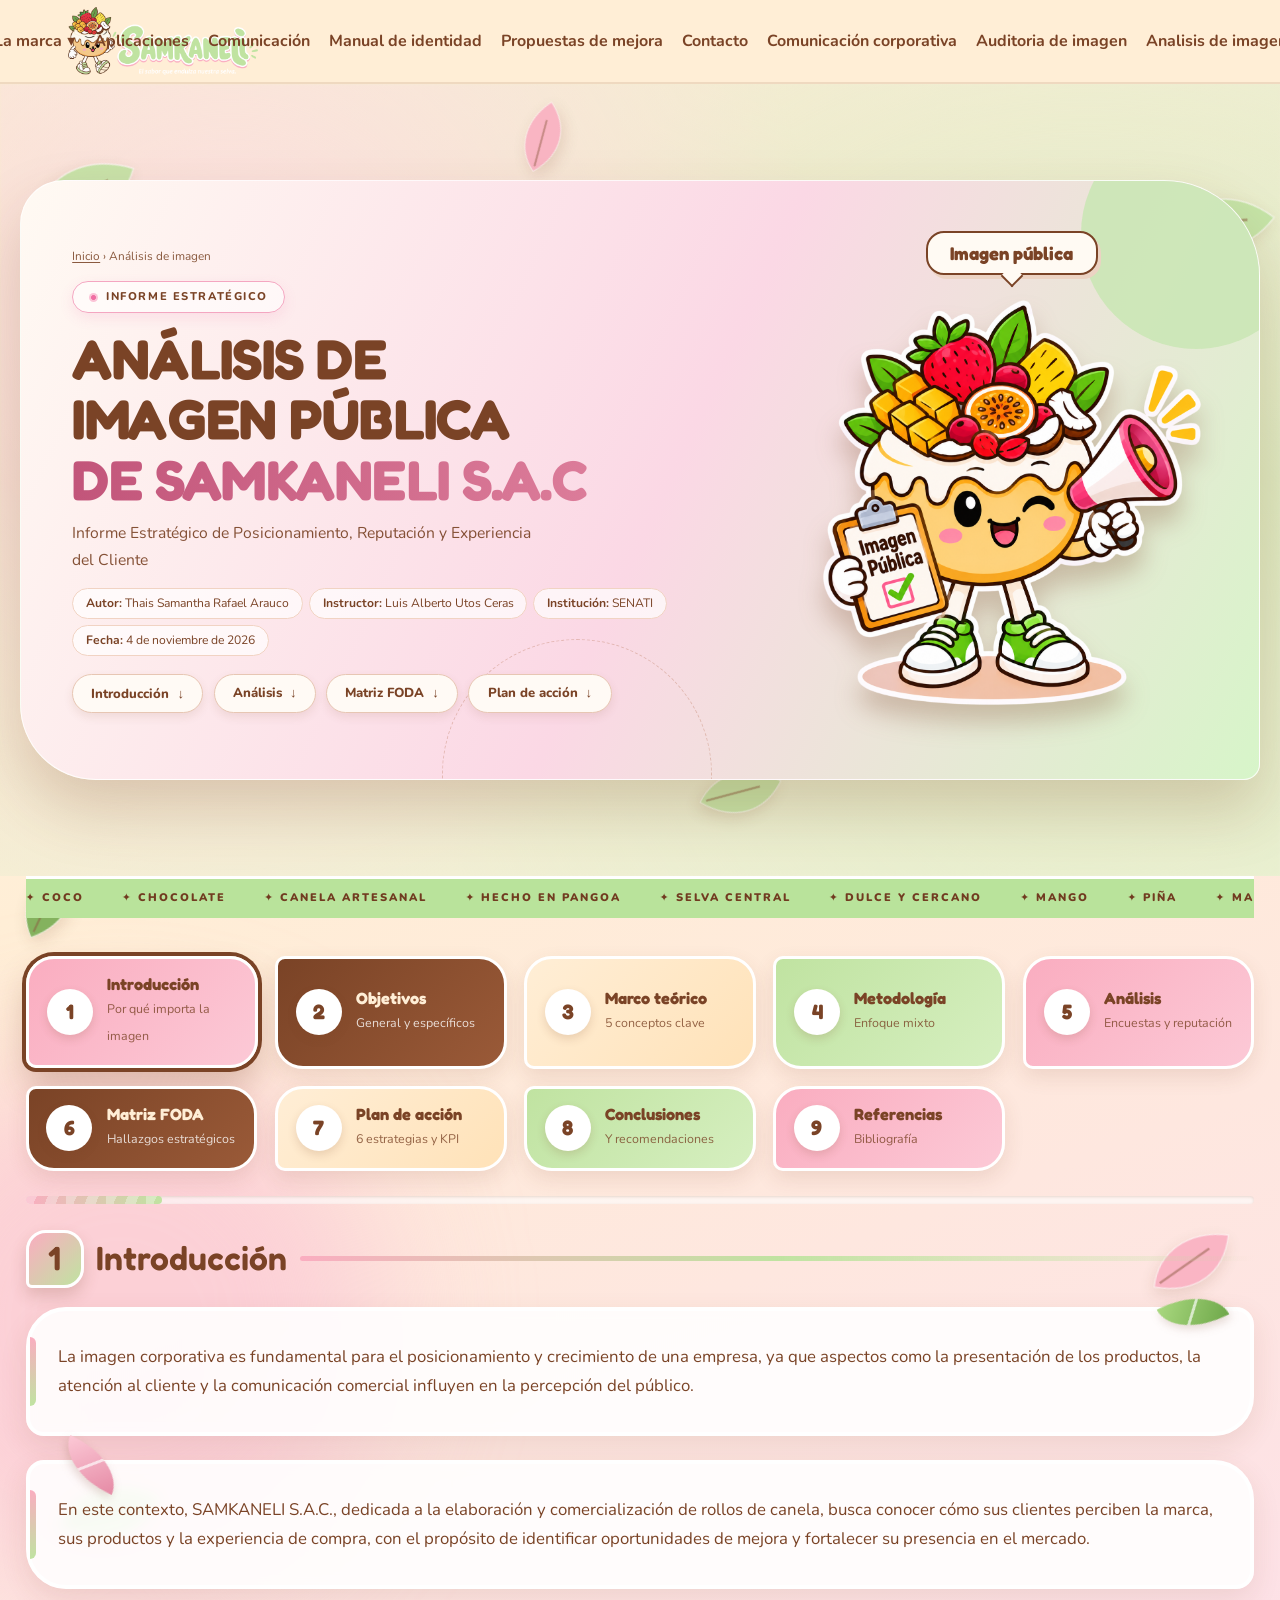
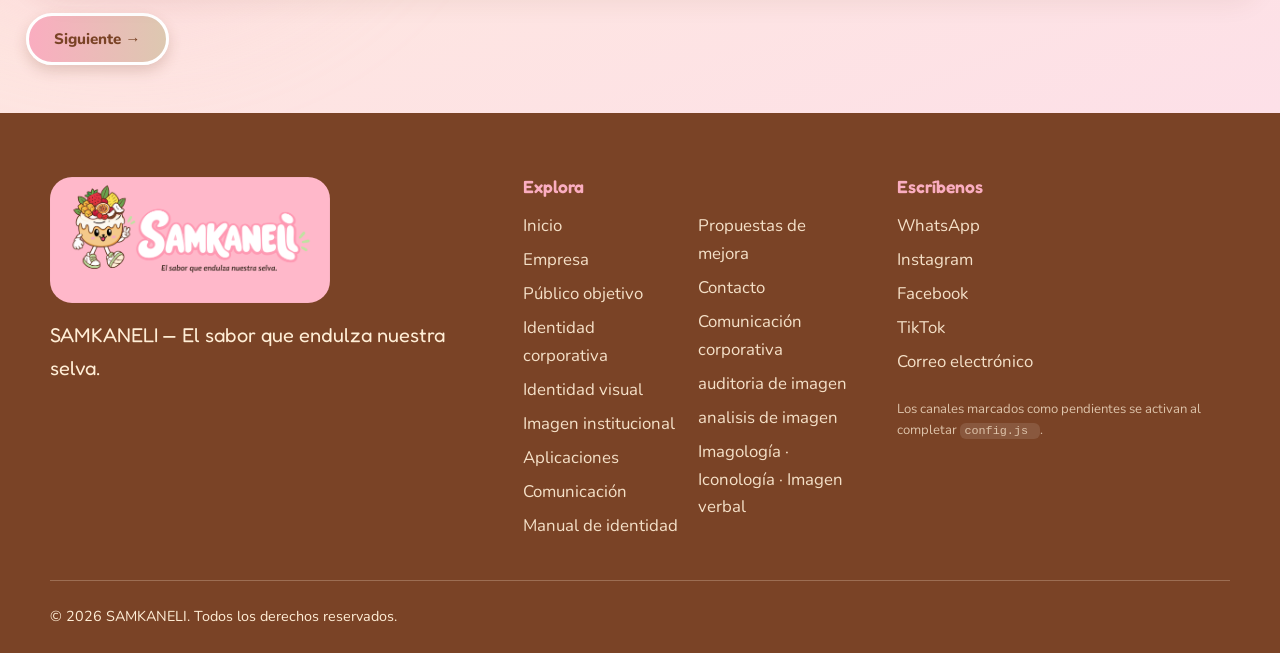
==== commit f006e86a: "SUBIR ARHIVO" ====
--- a/analisis-de-imagen/analisis-imagen.html
+++ b/analisis-de-imagen/analisis-imagen.html
@@ -202,7 +202,7 @@
 
         <!-- ========== 5. ANÁLISIS ========== -->
         <section class="panel" id="seccion-5">
-          <h2><span class="num">5</span>Análisis de Imagen Pública de Sabor Andino</h2>
+          <h2><span class="num">5</span>Análisis de Imagen Pública de SAMKANELI</h2>
 
           <div class="block rev">
             <h3><span class="num">5.1</span>Identidad Visual y Corporativa</h3>
@@ -252,7 +252,7 @@
 
           <div class="block rev">
             <h3><span class="num">5.3</span>Reputación Digital por Plataforma</h3>
-            <p>El desempeño de la reputación online se mantiene en niveles altos (&gt;4.4 estrellas), destacando el valor percibido del concepto andino.</p>
+            <p>El desempeño de la reputación online se mantiene en niveles altos (&gt;4.4 estrellas), destacando el valor percibido del concepto.</p>
             <div class="tbl-wrap"><table class=""><thead><tr><th>Red social</th><th>Acciones en el plan</th><th>Frecuencia principal</th><th>Contenido principal</th></tr></thead><tbody><tr><td><b>Instagram</b></td><td>6</td><td>3 veces por semana</td><td>Fotos y Reels de los rollos de canela, historias y testimonios de clientes.</td></tr><tr><td><b>Facebook</b></td><td>5</td><td>3 veces por semana</td><td>Fotos, combos familiares, promociones y testimonios.</td></tr><tr><td><b>TikTok</b></td><td>4</td><td>Semanal</td><td>Videos cortos de preparación e identidad de SAMKANELI con sabores de la Selva Central.</td></tr><tr><td><b>WhatsApp Business</b></td><td>4</td><td>Diario</td><td>Atención de consultas, confirmación de pedidos y coordinación de entregas.</td></tr></tbody></table></div>
 <div class="gr" id="gr">
   <h4 class="gr-t">Presencia de Samkaneli en <span>Redes Sociales</span>
